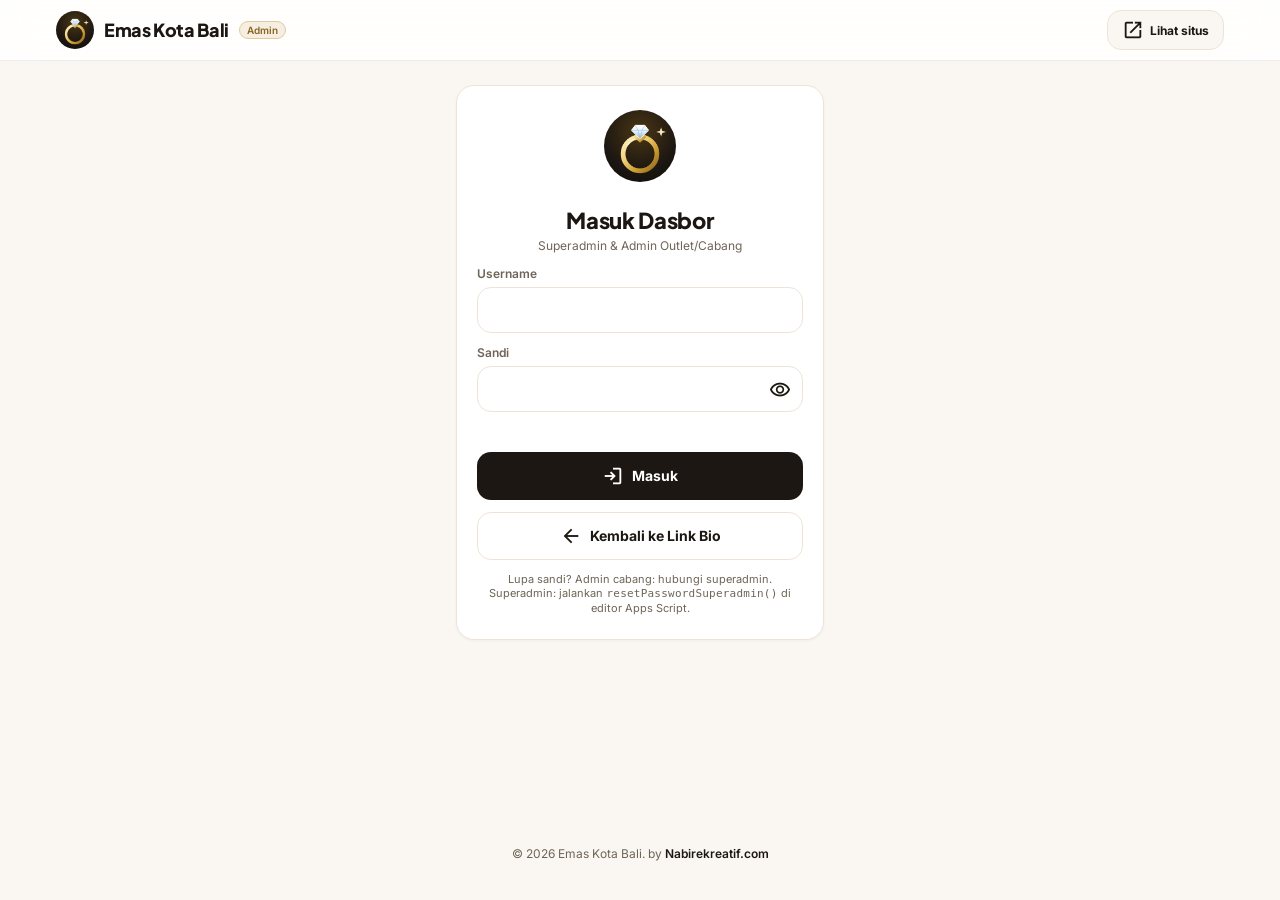
==== admin/index.html @ 4edd3166 "Initial commit - Emas Kota Bali frontend" ====
<!DOCTYPE html>
<html lang="id">
<head>
  <!-- © Nabire Kreatif — template berlisensi. Dilarang mengubah/menghapus pelindung lisensi. -->
  <script src="../nk-license.js"></script>
  <meta charset="utf-8">
  <meta name="viewport" content="width=device-width, initial-scale=1, viewport-fit=cover">
  <title>Dasbor Admin — Emas Kota Bali</title>
  <meta name="robots" content="noindex, nofollow">
  <meta name="theme-color" content="#1C1712">
    <link rel="icon" type="image/png" href="../assets/favicon.png">
  <link rel="apple-touch-icon" href="../assets/apple-touch-icon.png">
  <link rel="preconnect" href="https://script.google.com">
  <link rel="preconnect" href="https://script.googleusercontent.com" crossorigin>
  <link rel="preconnect" href="https://lh3.googleusercontent.com">
  <link rel="preconnect" href="https://fonts.googleapis.com">
  <link rel="preconnect" href="https://fonts.gstatic.com" crossorigin>
  <link rel="stylesheet" href="https://fonts.googleapis.com/css2?family=Inter:wght@400;500;600;700&amp;family=Plus+Jakarta+Sans:wght@600;700;800&amp;display=swap">
  <link rel="stylesheet" href="https://fonts.googleapis.com/css2?family=Material+Symbols+Outlined:opsz,wght,FILL,GRAD@20..24,400..500,0..1,0&amp;icon_names=account_balance,account_balance_wallet,account_circle,add,add_a_photo,add_shopping_cart,apartment,apps,arrow_back,arrow_downward,arrow_forward,arrow_upward,auto_awesome,badge,bakery_dining,battery_charging_full,block,bolt,bottom_navigation,brush,build_circle,cable,calculate,call,campaign,card_membership,category,celebration,cell_tower,chat,check_circle,checkroom,chevron_left,chevron_right,child_care,cleaning_services,close,cloud_off,computer,confirmation_number,construction,contacts,content_copy,content_cut,content_paste,credit_card,currency_exchange,dark_mode,delete,delivery_dining,design_services,diamond,directions_bike,directions_car,domain,done_all,download,edit,emoji_events,error,event,event_available,event_seat,expand_more,face,favorite,fiber_new,fitness_center,flight,forum,gavel,gestureend,gpp_maybe,grid_view,group,handshake,handyman,headphones,help,history,home,home_repair_service,hotel,hourglass_top,icecream,inbox,info,install_mobile,inventory_2,ios_share,kadar,keterangan,key,label,language,light_mode,lightbulb,link,list_alt,local_cafe,local_fire_department,local_florist,local_laundry_service,local_mall,local_offer,local_shipping,location_off,location_on,lock,lock_reset,login,logout,loyalty,lunch_dining,mail,manage_accounts,map,mark_chat_read,medical_services,menu,menu_book,menu_items,merge,monitoring,move_up,music_note,near_me,new_releases,ongkos,open_in_new,palette,payments,percent,person,person_add,person_search,pets,phone_android,phone_iphone,photo_camera,play_arrow,print,public,published_with_changes,qr_code_2,qr_code_scanner,quiz,receipt_long,recycling,redeem,refresh,remove,replay,restaurant,restaurant_menu,rocket_launch,rule,save,savings,schedule,school,search,search_off,sell,send,settings,share,shield,shield_person,shopping_bag,shopping_cart,sim_card,smart_display,smartphone,spa,space_dashboard,sports_esports,star,stop,storefront,support_agent,swap_horizontal_circle,sync,table_chart,tablet_mac,takeout_dining,text_fields,thumb_up,touch_app,trending_up,tune,two_wheeler,update,upload,upload_file,verified,verified_user,videocam,view_agenda,view_carousel,view_week,visibility,visibility_off,volunteer_activism,warning,watch,web,widgets,wifi,workspace_premium&amp;display=block">
  <link rel="stylesheet" href="../css/style.css">
  <script>window.ACC_MODE = 'admin';</script>
  <script src="../js/config.js" defer></script>
  <script src="../js/core.js" defer></script>
  <script src="../js/admin.js" defer></script>
  <script src="../js/app.js" defer></script>
  <script>(function(){try{var b=JSON.parse(localStorage.getItem('acc:v1:boot')||'null'),d=document.documentElement;if(!b)return;window.__spLogo=b.logo;if(b.bg)d.style.setProperty('--sp-bg',b.bg);if(b.ac)d.style.setProperty('--sp-ac',b.ac);var t=JSON.parse(localStorage.getItem('acc:v1:tema')||'""');if((t&&b.tt)?t==='gelap':b.def==='gelap')d.setAttribute('data-theme','dark')}catch(e){}})()</script>
  <style id="splash-css">/* layar pembuka — tampil sebelum CSS utama dimuat */
#splash{position:fixed;inset:0;z-index:2147483000;display:flex;align-items:center;justify-content:center;background:var(--sp-bg,#FFFBF7);color:#1c1917;font:500 14px/1.4 Inter,system-ui,-apple-system,"Segoe UI",Roboto,sans-serif;transition:opacity .4s ease,visibility .4s;padding:24px;text-align:center}
html[data-theme=dark] #splash{background:#111110;color:#f5f5f4}
html.warm #splash{display:none}
#splash.out{opacity:0;visibility:hidden;pointer-events:none}
html:not(.siap):not(.warm) body{overflow:hidden}
#splash .sp-in{display:flex;flex-direction:column;align-items:center;gap:18px;width:min(260px,80vw)}
#splash .sp-logo{width:88px;height:88px;border-radius:24px;object-fit:cover;box-shadow:0 10px 30px rgba(0,0,0,.12);animation:spP 1.6s ease-in-out infinite;background:#fff}
#splash .sp-bar{width:100%;height:4px;border-radius:9px;background:rgba(127,127,127,.18);overflow:hidden;position:relative}
#splash .sp-bar i{position:absolute;left:0;top:0;bottom:0;width:6%;border-radius:9px;background:var(--sp-ac,#E4572E);transition:width .35s ease}
#splash .sp-bar:after{content:"";position:absolute;inset:0;background:linear-gradient(90deg,transparent,rgba(255,255,255,.55),transparent);transform:translateX(-100%);animation:spS 1.2s linear infinite}
#splash .sp-msg{margin:0;opacity:.75;min-height:20px}
#splash .sp-msg.warn{opacity:1;color:#b45309}
#splash.err .sp-msg{color:#b91c1c}
#splash.err .sp-bar,#splash.err .sp-logo{animation:none;opacity:.5}
#splash .sp-retry{border:0;border-radius:999px;padding:12px 26px;font:700 14px Inter,system-ui,sans-serif;background:#1c1917;color:#fff;cursor:pointer;min-height:44px}
#splash .sp-retry[hidden]{display:none}
@keyframes spP{50%{transform:scale(.94)}}@keyframes spS{to{transform:translateX(100%)}}
@media (prefers-reduced-motion:reduce){#splash .sp-logo,#splash .sp-bar:after{animation:none}}
</style>
</head>
<body class="is-admin">
  <div id="splash" role="status" aria-live="polite"><div class="sp-in"><img class="sp-logo" src="../assets/logo.png" alt="" width="88" height="88" fetchpriority="high"><div class="sp-bar"><i></i></div><p class="sp-msg">Memuat data...</p><button type="button" class="sp-retry" hidden>Coba Lagi</button></div></div>
  <script>(function(){var l=window.__spLogo,i=document.querySelector('#splash .sp-logo');if(l&&i)i.src=l})()</script>
  <a class="sr" href="#app">Lewati ke konten</a>
  <header class="topbar">
    <div class="topbar-in">
      <a class="brand" href="../" aria-label="Kembali ke Link Bio">
        <img src="../assets/logo.png" alt="" width="38" height="38">
        <b data-brand>Bio Link</b><span class="chip-store">Admin</span>
      </a>
      <a class="btn-cs" href="../" style="background:var(--canvas);color:var(--ink);border-color:var(--line)"><span class="mi" aria-hidden="true">open_in_new</span>Lihat situs</a>
    </div>
  </header>

  <main id="app" tabindex="-1"></main>
  <footer class="sitefoot"><div class="nk-copy" data-nk-copy>© Nabire Kreatif · <a href="https://www.nabirekreatif.com">Nabirekreatif.com</a></div></footer>

  <div class="toasts" id="toasts" aria-live="polite"></div>
  <noscript><div style="padding:24px;text-align:center">Aktifkan JavaScript untuk membuka dasbor.</div></noscript>
<noscript><div style="position:fixed;left:0;right:0;bottom:0;background:#0b1220;color:#fff;text-align:center;padding:10px;font:13px system-ui">© Nabire Kreatif — Template ini memerlukan JavaScript &amp; lisensi. <a style="color:#F28500" href="https://nabirekreatif.com">nabirekreatif.com</a></div></noscript>
</body>
</html>
---- css/style.css ----
/* ==========================================================================
   Bio Link WebApp — Design System "Natural Pro" (Stitch)
   Modern premium ala iBox · amber logo · mobile-first, rapi di desktop
   © Nabire Kreatif — template berlisensi
   ========================================================================== */
:root {
  --amber: #F9B54C; --amber-ink: #825500; --amber-soft: #FFF3DF; --amber-line: #F6D9A8;
  --ink: #0B0B0C; --ink-2: #6E6E73; --ink-3: #8E8E93;
  --surface: #FFFFFF; --canvas: #F5F5F7; --line: #E5E5EA; --line-2: #D9D9DE;
  --wa: #25D366; --wa-dark: #1DA851; --danger: #D93025; --danger-soft: #FCE8E6; --ok: #1E8E3E; --ok-soft: #E8F8EE;
  --info: #1A73E8; --info-soft: #E8F0FE;
  --r-sm: 10px; --r: 14px; --r-lg: 18px; --r-xl: 24px; --pill: 9999px;
  --sh-1: 0 1px 3px rgba(11, 11, 12, .04); --sh-2: 0 4px 16px rgba(11, 11, 12, .08); --sh-3: 0 12px 32px rgba(11, 11, 12, .14);
  --f-head: 'Plus Jakarta Sans', system-ui, -apple-system, 'Segoe UI', Roboto, sans-serif;
  --f-body: 'Inter', system-ui, -apple-system, 'Segoe UI', Roboto, sans-serif;
  --nav-h: 64px; --nk-h: 0px; --safe-b: env(safe-area-inset-bottom, 0px);
}
* { box-sizing: border-box; -webkit-tap-highlight-color: transparent; }
html { -webkit-text-size-adjust: 100%; scroll-behavior: smooth; }
body { margin: 0; font: 400 14px/20px var(--f-body); color: var(--ink); background: var(--canvas); min-height: 100vh; overflow-x: hidden; }
img { max-width: 100%; display: block; }
a { color: inherit; text-decoration: none; }
button { font: inherit; color: inherit; cursor: pointer; border: 0; background: none; padding: 0; }
input, select, textarea { font: inherit; color: inherit; }
h1, h2, h3, h4 { font-family: var(--f-head); margin: 0; letter-spacing: -.015em; }
[hidden] { display: none !important; }
.mi { font-family: 'Material Symbols Outlined'; font-weight: normal; font-style: normal; font-size: 22px; line-height: 1; letter-spacing: normal;
  text-transform: none; display: inline-block; white-space: nowrap; direction: ltr; -webkit-font-smoothing: antialiased; font-feature-settings: 'liga';
  font-variation-settings: 'FILL' 0, 'wght' 400, 'GRAD' 0, 'opsz' 24; width: 1em; overflow: hidden; flex: none; vertical-align: middle; }
.mi.fill { font-variation-settings: 'FILL' 1, 'wght' 400, 'GRAD' 0, 'opsz' 24; }
.sr { position: absolute; width: 1px; height: 1px; overflow: hidden; clip: rect(0 0 0 0); }
.muted { color: var(--ink-2); } .small { font-size: 12px; line-height: 16px; } .tiny { font-size: 11px; line-height: 14px; }
.mono { font-family: ui-monospace, 'SF Mono', Menlo, Consolas, monospace; letter-spacing: .02em; }
.row { display: flex; align-items: center; gap: 8px; } .grow { flex: 1; min-width: 0; } .wrap { flex-wrap: wrap; }
.center { text-align: center; } .right { margin-left: auto; }
.ell { white-space: nowrap; overflow: hidden; text-overflow: ellipsis; }

/* ---------- Topbar ---------- */
.topbar { position: sticky; top: 0; z-index: 40; background: rgba(255, 255, 255, .86); backdrop-filter: saturate(180%) blur(16px); -webkit-backdrop-filter: saturate(180%) blur(16px);
  border-bottom: 1px solid rgba(229, 229, 234, .7); }
.topbar-in { max-width: 1200px; margin: 0 auto; height: 60px; padding: 0 16px; display: flex; align-items: center; gap: 10px; }
.brand { display: flex; align-items: center; gap: 10px; min-width: 0; }
.brand img { width: 38px; height: 38px; border-radius: 50%; background: var(--amber); }
.brand b { font: 800 17px/20px var(--f-head); letter-spacing: -.02em; }
.chip-store { font: 600 10px/14px var(--f-body); background: var(--amber-soft); color: var(--amber-ink); border: 1px solid var(--amber-line); padding: 1px 7px; border-radius: var(--pill); margin-left: 6px; }
.brand-sub { display: flex; gap: 10px; font-size: 11px; color: var(--ink-2); margin-top: 1px; }
.brand-sub i { display: inline-block; width: 6px; height: 6px; border-radius: 50%; background: var(--wa); margin-right: 4px; vertical-align: 1px; }
.btn-cs { margin-left: auto; height: 40px; padding: 0 14px; border-radius: var(--r); background: #E7F9EE; color: var(--wa-dark); font: 700 12px var(--f-body); display: flex; align-items: center; gap: 6px; border: 1px solid #CDEFD9; }
.top-desk { display: none; gap: 4px; margin-left: 18px; }
.top-desk a { padding: 8px 12px; border-radius: var(--pill); font-weight: 600; font-size: 13px; color: var(--ink-2); }
.top-desk a.on, .top-desk a:hover { background: var(--canvas); color: var(--ink); }

/* ---------- Layout ---------- */
main { min-height: calc(100vh - 160px); padding-bottom: 8px; }
.sitefoot { text-align: center; font-size: 12px; line-height: 18px; color: var(--ink-2); padding: 14px 16px calc(var(--nav-h) + var(--nk-h) + var(--safe-b) + 18px); }
.sitefoot a { color: var(--ink); font-weight: 600; }
body.has-sticky .sitefoot { padding-bottom: calc(96px + var(--nk-h) + var(--safe-b)); }
.page { animation: pageIn .18s ease-out; }
@keyframes pageIn { from { opacity: .4; transform: translateY(4px); } to { opacity: 1; transform: none; } }
.col { max-width: 480px; margin: 0 auto; padding: 16px; }
.wide { max-width: 1200px; margin: 0 auto; padding: 16px; }
.card { background: var(--surface); border: 1px solid var(--line); border-radius: var(--r-lg); box-shadow: var(--sh-1); }
.pad { padding: 16px; } .mt8 { margin-top: 8px; } .mt12 { margin-top: 12px; } .mt16 { margin-top: 16px; } .mt24 { margin-top: 24px; } .mb8 { margin-bottom: 8px; }
.sec-title { font: 700 18px/24px var(--f-head); letter-spacing: -.01em; display: flex; align-items: center; gap: 8px; }
.sec-head { display: flex; align-items: flex-end; justify-content: space-between; gap: 12px; margin: 24px 2px 12px; }

/* ---------- Buttons ---------- */
.btn { display: inline-flex; align-items: center; justify-content: center; gap: 8px; min-height: 48px; padding: 0 18px; border-radius: var(--r); font: 700 14px/18px var(--f-body);
  transition: transform .08s, filter .15s, background .15s; user-select: none; white-space: nowrap; }
.btn:active { transform: scale(.98); }
.btn[disabled] { opacity: .55; pointer-events: none; }
.btn-amber { background: var(--amber); color: var(--on-amber, #0B0B0C); } .btn-amber:hover { filter: brightness(1.04); }
.btn-ink { background: var(--ink); color: #fff; } .btn-ink:hover { background: #222; }
.btn-wa { background: var(--wa); color: #fff; } .btn-wa:hover { filter: brightness(.94); }
.btn-ghost { background: var(--surface); border: 1px solid var(--line); color: var(--ink); } .btn-ghost:hover { background: var(--canvas); }
.btn-soft { background: #EEEEF2; color: var(--ink); } .btn-soft:hover { background: #E5E5EA; }
.btn-danger { background: var(--danger-soft); color: var(--danger); }
.btn-sm { min-height: 36px; padding: 0 12px; font-size: 13px; border-radius: 12px; }
.btn-xs { min-height: 30px; padding: 0 10px; font-size: 12px; border-radius: 10px; gap: 4px; }
.btn-xs .mi, .btn-sm .mi { font-size: 18px; }
.btn-block { width: 100%; }
.icon-btn { width: 40px; height: 40px; border-radius: 50%; display: inline-flex; align-items: center; justify-content: center; background: var(--surface); border: 1px solid var(--line); }
.icon-btn:hover { background: var(--canvas); }
.back { display: inline-flex; align-items: center; gap: 6px; height: 36px; padding: 0 14px 0 10px; border-radius: var(--pill); background: var(--surface); border: 1px solid var(--line); font: 600 13px var(--f-body); }
.back .mi { font-size: 18px; }

/* ---------- Chips ---------- */
.chip { display: inline-flex; align-items: center; gap: 4px; height: 24px; padding: 0 9px; border-radius: var(--pill); font: 600 11px/14px var(--f-body); background: var(--canvas); color: var(--ink-2); border: 1px solid var(--line); white-space: nowrap; }
.chip .mi { font-size: 14px; }
.chip-ok { background: var(--ok-soft); color: var(--ok); border-color: #CDEFD9; }
.chip-no { background: var(--danger-soft); color: var(--danger); border-color: #F7C9C4; }
.chip-amber { background: var(--amber-soft); color: var(--amber-ink); border-color: var(--amber-line); }
.chip-ink { background: var(--ink); color: #fff; border-color: var(--ink); }
.chip-info { background: var(--info-soft); color: var(--info); border-color: #C8DAFB; }
.pills { display: flex; gap: 8px; overflow-x: auto; scrollbar-width: none; padding: 2px 2px 4px; margin: 0 -2px; }
.pills::-webkit-scrollbar { display: none; }
.pill { flex: none; height: 38px; padding: 0 16px; border-radius: var(--pill); background: var(--surface); border: 1px solid var(--line); font: 600 13px var(--f-body); color: var(--ink-2); display: inline-flex; align-items: center; gap: 6px; }
.pill .mi { font-size: 18px; }
.pill.on { background: var(--amber-soft); border-color: var(--amber); color: var(--ink); }
.pill.on-ink { background: var(--ink); border-color: var(--ink); color: #fff; }
.pill .cnt { font-size: 11px; opacity: .7; }

/* ---------- Link Bio ---------- */
.profile { text-align: center; padding: 10px 0 4px; }
.avatar { width: 108px; height: 108px; margin: 6px auto 12px; position: relative; border-radius: 50%; padding: 4px; background: linear-gradient(140deg, var(--amber), #FFE0A8 60%, var(--amber)); box-shadow: var(--sh-2); }
.avatar img { width: 100%; height: 100%; border-radius: 50%; background: #fff; object-fit: cover; }
.avatar .verif { position: absolute; right: 4px; bottom: 6px; width: 26px; height: 26px; border-radius: 50%; background: #fff; color: var(--wa-dark); display: flex; align-items: center; justify-content: center; box-shadow: var(--sh-1); }
.avatar .verif .mi { font-size: 20px; }
.profile h1 { font: 800 24px/30px var(--f-head); letter-spacing: -.02em; }
.profile h1 small { font: 500 15px var(--f-body); color: var(--ink-2); letter-spacing: 0; }
.profile p { margin: 4px 24px 0; color: var(--ink-2); font-size: 13px; line-height: 19px; }
.status-pill { display: flex; align-items: center; gap: 8px; margin: 14px auto 0; padding: 9px 14px; background: var(--surface); border: 1px solid var(--line); border-radius: var(--pill); font: 600 12px/16px var(--f-body); color: var(--ok); justify-content: center; }
.status-pill .mi { font-size: 16px; color: var(--ok); }
.status-pill i { width: 8px; height: 8px; border-radius: 50%; background: var(--wa); box-shadow: 0 0 0 4px rgba(37, 211, 102, .15); flex: none; animation: pulse 2s infinite; }
@keyframes pulse { 50% { box-shadow: 0 0 0 7px rgba(37, 211, 102, .05); } }

.hero { position: relative; margin-top: 16px; border-radius: 20px; overflow: hidden; background: #ddd; box-shadow: var(--sh-2); }
.hero-track { display: flex; overflow-x: auto; scroll-snap-type: x mandatory; scrollbar-width: none; aspect-ratio: 16 / 9; }
.hero-track::-webkit-scrollbar { display: none; }
.slide { flex: 0 0 100%; scroll-snap-align: start; position: relative; display: block; }
.slide img { width: 100%; height: 100%; object-fit: cover; }
.slide::after { content: ''; position: absolute; inset: 0; background: linear-gradient(180deg, rgba(0, 0, 0, 0) 35%, rgba(0, 0, 0, .78)); }
.slide-cap { position: absolute; left: 14px; right: 14px; bottom: 14px; z-index: 1; color: #fff; }
.slide-cap .chip { background: var(--amber); color: var(--ink); border: 0; text-transform: uppercase; letter-spacing: .04em; height: 22px; font-size: 10px; }
.slide-cap h3 { font: 800 19px/24px var(--f-head); margin-top: 8px; text-shadow: 0 1px 8px rgba(0, 0, 0, .3); }
.slide-cap p { margin: 2px 0 0; font-size: 12px; line-height: 16px; opacity: .9; }
.dots { position: absolute; right: 14px; bottom: 16px; z-index: 2; display: flex; gap: 5px; }
.dots i { width: 6px; height: 6px; border-radius: 99px; background: rgba(255, 255, 255, .55); transition: all .25s; }
.dots i.on { width: 18px; background: var(--amber); }

.promo { margin-top: 16px; position: relative; padding: 16px 44px 16px 16px; border-radius: var(--r-lg); background: linear-gradient(120deg, #FFF3DF, #FFE7C0); border: 1px solid var(--amber-line); display: flex; gap: 12px; }
.promo .ic { width: 44px; height: 44px; border-radius: 14px; background: #fff; display: flex; align-items: center; justify-content: center; flex: none; color: var(--amber-ink); box-shadow: var(--sh-1); }
.promo .lbl { display: inline-block; font: 700 10px/14px var(--f-body); background: var(--amber); color: var(--ink); padding: 2px 8px; border-radius: 6px; }
.promo h3 { font: 600 16px/22px var(--f-head); margin-top: 4px; }
.promo p { margin: 3px 0 0; font-size: 12px; line-height: 17px; color: #5a4a33; }
.promo .x { position: absolute; top: 10px; right: 10px; width: 30px; height: 30px; border-radius: 50%; display: flex; align-items: center; justify-content: center; color: var(--ink-2); }
.promo .x:hover { background: rgba(255, 255, 255, .6); }

.tiles { display: grid; gap: 12px; margin-top: 16px; }
.tile { display: flex; align-items: center; gap: 14px; padding: 18px 16px; background: var(--surface); border: 1px solid var(--line); border-radius: var(--r-lg); box-shadow: var(--sh-1); position: relative; overflow: hidden; transition: box-shadow .15s, transform .1s; text-align: left; width: 100%; }
.tile:hover { box-shadow: var(--sh-2); } .tile:active { transform: scale(.99); }
.tile.main::before { content: ''; position: absolute; left: 0; top: 0; bottom: 0; width: 4px; background: var(--amber); }
.tile .ic { width: 52px; height: 52px; border-radius: 16px; background: var(--canvas); display: flex; align-items: center; justify-content: center; flex: none; }
.tile.main .ic { background: var(--amber-soft); color: var(--amber-ink); }
.tile .ic .mi { font-size: 26px; }
.tile h3 { font: 700 16px/21px var(--f-head); }
.tile p { margin: 4px 0 0; font-size: 12px; line-height: 17px; color: var(--ink-2); }
.tile .go { width: 36px; height: 36px; border-radius: 50%; background: var(--canvas); display: flex; align-items: center; justify-content: center; flex: none; margin-left: auto; }
.tile .go .mi { font-size: 20px; }

.soc-card { margin-top: 16px; padding: 16px; }
.soc-card h4 { font: 600 13px var(--f-body); color: var(--ink); margin-bottom: 12px; }
.socs { display: grid; grid-template-columns: repeat(auto-fit, minmax(92px, 1fr)); gap: 8px; }
.soc { display: flex; flex-direction: column; align-items: center; gap: 6px; padding: 12px 6px; background: var(--canvas); border-radius: var(--r); text-align: center; border: 1px solid transparent; transition: border-color .15s, background .15s; }
.soc:hover { border-color: var(--line); background: #fff; }
.soc .b { width: 36px; height: 36px; border-radius: 50%; display: flex; align-items: center; justify-content: center; color: #fff; }
.soc .b svg { width: 18px; height: 18px; fill: currentColor; }
.soc b { font: 700 12px var(--f-body); } .soc span { font-size: 10px; line-height: 13px; color: var(--ink-2); word-break: break-word; }

.branch { padding: 16px; margin-top: 12px; }
.branch .top { display: flex; gap: 12px; }
.branch .ic { width: 44px; height: 44px; border-radius: 14px; background: var(--amber-soft); color: var(--amber-ink); display: flex; align-items: center; justify-content: center; flex: none; }
.branch h3 { font: 700 16px/21px var(--f-head); display: flex; align-items: center; gap: 6px; }
.branch h3 i { width: 8px; height: 8px; border-radius: 50%; background: var(--wa); }
.branch p { margin: 3px 0 0; font-size: 12px; line-height: 17px; color: var(--ink-2); }
.branch .acts { display: grid; grid-template-columns: 1fr 1fr; gap: 8px; margin-top: 14px; }
.map-mini { margin-top: 12px; border-radius: var(--r); overflow: hidden; background: var(--canvas); aspect-ratio: 16 / 7; border: 1px solid var(--line); }
.map-mini iframe { width: 100%; height: 100%; border: 0; display: block; }

.foot { text-align: center; padding: 24px 12px 8px; font-size: 12px; line-height: 18px; color: var(--ink-2); }
.foot .jam { display: flex; align-items: center; justify-content: center; gap: 8px; font-weight: 600; color: var(--ink); margin-bottom: 6px; }
.foot .jam i { width: 5px; height: 5px; border-radius: 50%; background: var(--amber); }
.foot a.adm-link { display: inline-flex; align-items: center; gap: 4px; margin-top: 10px; color: var(--ink-3); font-weight: 600; }
.foot a.adm-link .mi { font-size: 16px; }
.nk-copy { margin-top: 6px; }
.nk-copy a { font-weight: 600; color: var(--ink); }

/* ---------- Katalog ---------- */
.kat-head { display: flex; align-items: center; justify-content: space-between; }
.live { display: inline-flex; align-items: center; gap: 6px; padding: 5px 10px; border-radius: var(--pill); background: var(--amber-soft); color: var(--amber-ink); font: 700 11px var(--f-body); border: 1px solid var(--amber-line); }
.live i { width: 6px; height: 6px; border-radius: 50%; background: var(--amber); animation: pulse 2s infinite; }
.kat-title { margin: 16px 0 2px; font: 800 26px/32px var(--f-head); letter-spacing: -.02em; }
.search { position: relative; margin-top: 14px; }
.search .mi { position: absolute; left: 14px; top: 50%; transform: translateY(-50%); color: var(--ink-2); font-size: 20px; }
.search input { width: 100%; height: 48px; border-radius: var(--r); border: 1px solid var(--line); background: var(--surface); padding: 0 42px 0 44px; outline: none; font-size: 15px; }
.search input:focus { border: 1.5px solid var(--ink); }
.search .clr { position: absolute; right: 8px; top: 50%; transform: translateY(-50%); width: 32px; height: 32px; border-radius: 50%; display: flex; align-items: center; justify-content: center; color: var(--ink-2); }
.lbl-row { display: flex; justify-content: space-between; align-items: center; margin: 16px 2px 8px; font: 700 11px var(--f-body); letter-spacing: .06em; color: var(--ink-2); text-transform: uppercase; }
.lbl-row b { text-transform: none; letter-spacing: 0; color: var(--amber-ink); }
.trust { display: flex; align-items: center; gap: 12px; padding: 14px; margin-top: 14px; }
.trust .ic { width: 40px; height: 40px; border-radius: 50%; background: var(--amber-soft); color: var(--amber-ink); display: flex; align-items: center; justify-content: center; flex: none; }
.grid { display: grid; grid-template-columns: repeat(2, minmax(0, 1fr)); gap: 12px; margin-top: 14px; }
.pcard { background: var(--surface); border: 1px solid var(--line); border-radius: var(--r-lg); padding: 8px 8px 10px; display: flex; flex-direction: column; box-shadow: var(--sh-1); transition: box-shadow .15s, transform .12s; cursor: pointer; min-width: 0; }
.pcard:hover { box-shadow: var(--sh-2); transform: translateY(-1px); }
.pimg { position: relative; background: var(--canvas); border-radius: 12px; aspect-ratio: 1 / 1; overflow: hidden; }
.pimg img { width: 100%; height: 100%; object-fit: cover; transition: transform .35s; }
.pcard:hover .pimg img { transform: scale(1.04); }
.pimg .chip { position: absolute; }
.pimg .c-tl { top: 8px; left: 8px; background: rgba(255, 255, 255, .92); border: 0; color: var(--ink); }
.pimg .c-br { bottom: 8px; right: 8px; }
.pcard.sold .pimg img { filter: grayscale(.9); opacity: .7; }
.pbody { padding: 10px 4px 0; display: flex; flex-direction: column; flex: 1; }
.pmeta { font-size: 11px; color: var(--ink-2); }
.pname { font: 700 15px/20px var(--f-head); margin-top: 3px; display: -webkit-box; -webkit-line-clamp: 2; -webkit-box-orient: vertical; overflow: hidden; }
.pcard .chip { margin-top: 6px; align-self: flex-start; max-width: 100%; overflow: hidden; text-overflow: ellipsis; }
.pcard .pimg .chip { margin-top: 0; }
.strike { margin-top: 8px; font-size: 12px; color: var(--ink-3); text-decoration: line-through; min-height: 16px; }
.price { font: 800 17px/22px var(--f-head); color: var(--amber-ink); letter-spacing: -.01em; }
.pcard .btn { margin-top: 10px; min-height: 40px; font-size: 13px; border-radius: 12px; }
.pcard .pbody > .spacer { flex: 1; }
.more { display: flex; flex-direction: column; align-items: center; gap: 8px; margin: 20px 0 4px; }
.empty { text-align: center; padding: 40px 16px; color: var(--ink-2); }
.empty .mi { font-size: 48px; color: var(--line-2); }
.cta-card { margin-top: 24px; padding: 18px; }
.cta-card h3 { font: 700 16px/22px var(--f-head); display: flex; gap: 8px; align-items: center; }
.skel { background: linear-gradient(90deg, #ececf0 25%, #f6f6f8 50%, #ececf0 75%); background-size: 200% 100%; animation: sk 1.2s infinite; border-radius: 12px; }
@keyframes sk { to { background-position: -200% 0; } }

/* ---------- Detail ---------- */
.det { display: grid; gap: 14px; }
.gal { padding: 12px; position: relative; }
.gal-track { display: flex; overflow-x: auto; scroll-snap-type: x mandatory; scrollbar-width: none; border-radius: var(--r); aspect-ratio: 1 / 1; background: var(--canvas); }
.gal-track::-webkit-scrollbar { display: none; }
.gal-track img { flex: 0 0 100%; width: 100%; height: 100%; object-fit: contain; scroll-snap-align: start; background: #fff; }
.gal .cnt { position: absolute; right: 22px; bottom: 22px; background: rgba(11, 11, 12, .72); color: #fff; font: 600 12px var(--f-body); padding: 4px 10px; border-radius: var(--pill); }
.gal .badge { position: absolute; left: 22px; top: 22px; }
.thumbs { display: flex; gap: 8px; margin-top: 10px; overflow-x: auto; scrollbar-width: none; }
.thumbs button { width: 56px; height: 56px; border-radius: 12px; overflow: hidden; border: 1.5px solid var(--line); flex: none; background: var(--canvas); }
.thumbs button.on { border-color: var(--ink); }
.thumbs img { width: 100%; height: 100%; object-fit: cover; }
.det h1 { font: 800 24px/30px var(--f-head); letter-spacing: -.02em; margin-top: 10px; }
.det .bigprice { font: 800 28px/34px var(--f-head); letter-spacing: -.02em; margin-top: 6px; display: flex; align-items: baseline; gap: 10px; flex-wrap: wrap; }
.det .bigprice s { font: 500 13px var(--f-body); color: var(--ink-3); }
.guar { display: flex; gap: 12px; padding: 12px; margin-top: 14px; border-radius: var(--r); background: var(--canvas); }
.guar .ic { width: 38px; height: 38px; border-radius: 50%; background: var(--amber-soft); color: var(--amber-ink); display: flex; align-items: center; justify-content: center; flex: none; }
.specs { display: grid; grid-template-columns: 1fr 1fr; gap: 10px; margin-top: 12px; }
.spec { background: var(--canvas); border-radius: var(--r); padding: 12px; }
.spec span { display: block; font-size: 11px; color: var(--ink-2); } .spec b { display: block; font: 600 14px/19px var(--f-body); margin-top: 3px; }
.checks { list-style: none; padding: 0; margin: 10px 0 0; display: grid; gap: 8px; }
.checks li { display: flex; gap: 8px; font-size: 13px; line-height: 18px; }
.checks .mi { color: var(--wa-dark); font-size: 18px; }
.colors { display: flex; gap: 8px; flex-wrap: wrap; margin-top: 10px; }
.colors button { min-height: 40px; padding: 0 14px; border-radius: 12px; border: 1px solid var(--line); background: var(--surface); font: 600 13px var(--f-body); }
.colors button.on { background: #EEEEF2; border-color: var(--ink); }
.trustrow { display: grid; grid-template-columns: 1fr 1fr; gap: 10px; padding: 12px 14px; }
.trustrow div { display: flex; gap: 8px; align-items: center; font-size: 12px; line-height: 16px; }
.trustrow .mi { color: var(--wa-dark); }
.stickybar { position: fixed; left: 0; right: 0; bottom: calc(var(--nk-h) + var(--safe-b)); z-index: 45; padding: 10px 16px 12px; background: rgba(255, 255, 255, .92); backdrop-filter: blur(14px); -webkit-backdrop-filter: blur(14px); border-top: 1px solid var(--line); }
.stickybar .in { max-width: 1200px; margin: 0 auto; display: flex; gap: 10px; }
.stickybar .btn { flex: 1; min-height: 52px; font-size: 15px; border-radius: 16px; }
body.has-sticky .bnav { display: none; }

/* ---------- Pembayaran ---------- */
.verif-lbl { display: inline-flex; align-items: center; gap: 6px; font: 800 11px var(--f-body); letter-spacing: .06em; color: var(--ok); text-transform: uppercase; margin-top: 16px; }
.verif-lbl i { width: 7px; height: 7px; border-radius: 50%; background: var(--wa); }
.warnbox { display: flex; gap: 12px; padding: 16px; margin-top: 16px; border-radius: var(--r-lg); background: #FDECEA; border: 1px solid #F7C9C4; color: #8C1D18; }
.warnbox .ic { width: 36px; height: 36px; border-radius: 50%; background: var(--danger); color: #fff; display: flex; align-items: center; justify-content: center; flex: none; }
.warnbox h4 { font: 800 12px var(--f-body); letter-spacing: .04em; text-transform: uppercase; color: var(--danger); }
.warnbox p { margin: 4px 0 0; font-size: 13px; line-height: 19px; }
.bankcard { padding: 16px; margin-top: 12px; }
.bank-top { display: flex; align-items: center; gap: 12px; }
.bank-logo { width: 48px; height: 36px; border-radius: 10px; background: var(--canvas); border: 1px solid var(--line); display: flex; align-items: center; justify-content: center; font: 800 12px var(--f-head); flex: none; }
.rek { display: flex; align-items: center; gap: 12px; margin-top: 12px; padding: 12px; background: var(--canvas); border-radius: var(--r); }
.rek b { display: block; font: 700 20px/26px ui-monospace, 'SF Mono', Menlo, monospace; letter-spacing: .04em; word-break: break-all; }
.an { display: flex; justify-content: space-between; gap: 10px; margin-top: 10px; font-size: 12px; color: var(--ink-2); }
.an b { color: var(--ink); text-align: right; }
.qris { padding: 16px; margin-top: 12px; }
.qris-box { margin: 14px auto 0; max-width: 300px; padding: 16px; border-radius: var(--r-lg); background: var(--canvas); border: 1px solid var(--line); text-align: center; }
.qris-box img { width: 100%; aspect-ratio: 1; object-fit: contain; background: #fff; border-radius: 12px; cursor: zoom-in; }
.ewallet { display: flex; flex-wrap: wrap; gap: 6px; justify-content: center; margin-top: 12px; }
.steps { margin-top: 14px; padding: 14px 16px; background: var(--canvas); border-radius: var(--r); font-size: 12px; line-height: 18px; }
.steps ol { margin: 6px 0 0; padding-left: 18px; }
.confirm { display: flex; align-items: center; gap: 12px; width: 100%; padding: 14px 16px; border-radius: var(--r); background: var(--wa); color: #fff; text-align: left; margin-top: 10px; }
.confirm b { display: block; font: 700 15px var(--f-body); } .confirm span { font-size: 11px; opacity: .9; }
.confirm:hover { background: var(--wa-dark); }

/* ---------- Layanan ---------- */
.svc { padding: 18px; margin-top: 12px; }
.svc .ic { width: 52px; height: 52px; border-radius: 16px; background: var(--amber-soft); color: var(--amber-ink); display: flex; align-items: center; justify-content: center; }
.svc .ic .mi { font-size: 28px; }
.svc h3 { font: 700 18px/24px var(--f-head); margin-top: 12px; }
.svc p { margin: 6px 0 0; color: var(--ink-2); font-size: 13px; line-height: 19px; }
.svc .acts { display: grid; grid-template-columns: 1fr 1fr; gap: 8px; margin-top: 14px; }

/* ---------- Bottom nav ---------- */
.bnav { position: fixed; left: 0; right: 0; bottom: calc(var(--nk-h) + var(--safe-b)); z-index: 45; background: rgba(255, 255, 255, .94); backdrop-filter: blur(16px); -webkit-backdrop-filter: blur(16px); border-top: 1px solid var(--line); }
.bnav-in { max-width: 560px; margin: 0 auto; height: var(--nav-h); display: grid; grid-template-columns: repeat(5, 1fr); }
.bnav a { display: flex; flex-direction: column; align-items: center; justify-content: center; gap: 3px; font: 600 11px var(--f-body); color: var(--ink-2); position: relative; }
.bnav a .mi { font-size: 24px; }
.bnav a.on { color: var(--ink); }
.bnav a.on .mi { font-variation-settings: 'FILL' 1, 'wght' 500, 'GRAD' 0, 'opsz' 24; color: var(--amber-ink); }
.bnav a.on::before { content: ''; position: absolute; top: 0; width: 28px; height: 3px; border-radius: 0 0 3px 3px; background: var(--amber); }

/* ---------- Sheet / Modal / Toast ---------- */
.overlay { position: fixed; inset: 0; z-index: 80; background: rgba(11, 11, 12, .45); backdrop-filter: blur(6px); -webkit-backdrop-filter: blur(6px); display: flex; align-items: flex-end; justify-content: center; animation: fade .15s; }
@keyframes fade { from { opacity: 0; } }
.sheet { width: 100%; max-width: 560px; max-height: 92vh; overflow: auto; background: var(--surface); border-radius: 24px 24px 0 0; padding: 8px 18px calc(18px + var(--safe-b) + var(--nk-h)); box-shadow: var(--sh-3); animation: up .22s cubic-bezier(.2, .8, .2, 1); }
@keyframes up { from { transform: translateY(40px); opacity: .5; } }
.sheet { position: relative; }
.popup-x { position: absolute; top: 24px; right: 24px; z-index: 2; box-shadow: var(--sh-2); }
.sheet .grab { width: 40px; height: 5px; border-radius: 9px; background: var(--line-2); margin: 4px auto 12px; }
.sheet-h { display: flex; align-items: center; gap: 10px; margin-bottom: 12px; }
.sheet-h h3 { font: 700 18px/24px var(--f-head); flex: 1; }
.overlay.center { align-items: center; padding: 16px; }
.overlay.center .sheet { border-radius: 24px; padding-bottom: 18px; max-width: 420px; }
.sheet.lg { max-width: 760px; }
.popup-img { width: 100%; aspect-ratio: 4 / 3; object-fit: cover; border-radius: 16px; background: var(--canvas); }
.toasts { position: fixed; z-index: 120; left: 50%; transform: translateX(-50%); top: 72px; display: grid; gap: 8px; width: min(92vw, 420px); pointer-events: none; }
.toast { pointer-events: auto; display: flex; gap: 10px; align-items: flex-start; padding: 12px 14px; border-radius: 14px; background: var(--ink); color: #fff; box-shadow: var(--sh-3); font-size: 13px; line-height: 18px; animation: up .2s; }
.toast.err { background: #8C1D18; } .toast.ok .mi { color: var(--wa); }
.zoom img { width: 100%; border-radius: 16px; background: #fff; }

/* ---------- Forms ---------- */
.f { display: grid; gap: 12px; }
.f2 { display: grid; grid-template-columns: 1fr 1fr; gap: 12px; }
.fld label, .fld > span { display: block; font: 600 12px var(--f-body); color: var(--ink-2); margin-bottom: 6px; }
.fld input, .fld select, .fld textarea, .inp { width: 100%; min-height: 46px; border: 1px solid var(--line); border-radius: var(--r); padding: 10px 12px; background: var(--surface); outline: none; font-size: 15px; }
.fld textarea { min-height: 90px; resize: vertical; line-height: 20px; }
.fld input:focus, .fld select:focus, .fld textarea:focus, .inp:focus { border: 1.5px solid var(--ink); padding: 9.5px 11.5px; }
.fld .hint { font-size: 11px; color: var(--ink-3); margin-top: 4px; line-height: 15px; }
.fld input[disabled], .fld select[disabled] { background: var(--canvas); color: var(--ink-2); }
.switch { position: relative; width: 48px; height: 28px; flex: none; display: inline-block; }
.switch input { opacity: 0; width: 0; height: 0; position: absolute; }
.switch i { position: absolute; inset: 0; border-radius: 99px; background: #D1D1D6; transition: .2s; cursor: pointer; }
.switch i::after { content: ''; position: absolute; left: 3px; top: 3px; width: 22px; height: 22px; border-radius: 50%; background: #fff; box-shadow: 0 1px 3px rgba(0, 0, 0, .25); transition: .2s; }
.switch input:checked + i { background: var(--wa); }
.switch input:checked + i::after { transform: translateX(20px); }
.switch input:disabled + i { opacity: .5; cursor: not-allowed; }
.seg { display: inline-flex; background: #EEEEF2; border-radius: 12px; padding: 3px; gap: 2px; }
.seg button { min-height: 34px; padding: 0 14px; border-radius: 10px; font: 600 13px var(--f-body); color: var(--ink-2); }
.seg button.on { background: #fff; color: var(--ink); box-shadow: var(--sh-1); }
.photos { display: flex; flex-wrap: wrap; gap: 8px; }
.ph { width: 84px; height: 84px; border-radius: 12px; overflow: hidden; position: relative; background: var(--canvas); border: 1px solid var(--line); }
.ph img { width: 100%; height: 100%; object-fit: cover; }
.ph .tools { position: absolute; inset: auto 0 0 0; display: flex; justify-content: space-between; background: rgba(0, 0, 0, .55); }
.ph .tools button { color: #fff; width: 28px; height: 24px; display: flex; align-items: center; justify-content: center; }
.ph .tools .mi { font-size: 16px; }
.ph .first { position: absolute; top: 4px; left: 4px; font-size: 9px; height: 18px; }
.ph-add { width: 84px; height: 84px; border-radius: 12px; border: 1.5px dashed var(--line-2); display: flex; flex-direction: column; align-items: center; justify-content: center; gap: 2px; color: var(--ink-2); font-size: 11px; background: var(--surface); }
.ph.loading::after { content: ''; position: absolute; inset: 0; background: rgba(255, 255, 255, .6) url("data:image/svg+xml,%3Csvg xmlns='http://www.w3.org/2000/svg' viewBox='0 0 50 50'%3E%3Ccircle cx='25' cy='25' r='18' fill='none' stroke='%230B0B0C' stroke-width='4' stroke-dasharray='80 40'%3E%3CanimateTransform attributeName='transform' type='rotate' from='0 25 25' to='360 25 25' dur='.8s' repeatCount='indefinite'/%3E%3C/circle%3E%3C/svg%3E") center / 28px no-repeat; }
.imgpick { display: flex; gap: 12px; align-items: center; }
.imgpick .pv { width: 96px; height: 72px; border-radius: 12px; background: var(--canvas) center / cover no-repeat; border: 1px solid var(--line); flex: none; }

/* ---------- Admin ---------- */
.adm { display: flex; min-height: calc(100vh - 60px); }
.side { display: none; }
.adm-main { flex: 1; min-width: 0; padding: 16px; max-width: 1100px; }
.adm-h { display: flex; align-items: center; gap: 10px; margin: 4px 0 14px; flex-wrap: wrap; }
.adm-h h2 { font: 800 22px/28px var(--f-head); letter-spacing: -.02em; flex: 1; min-width: 180px; }
.kpis { display: grid; grid-template-columns: repeat(2, minmax(0, 1fr)); gap: 10px; }
.kpi { padding: 14px; background: var(--surface); border: 1px solid var(--line); border-radius: var(--r-lg); text-align: left; position: relative; overflow: hidden; }
.kpi span { font-size: 12px; color: var(--ink-2); display: flex; align-items: center; gap: 6px; }
.kpi span .mi { font-size: 18px; }
.kpi b { display: block; white-space: nowrap; font: 800 26px/32px var(--f-head); letter-spacing: -.02em; margin-top: 6px; }
.kpi small { font-size: 11px; color: var(--ink-3); }
.kpi.click { cursor: pointer; } .kpi.click:hover { box-shadow: var(--sh-2); }
.kpi.amber { background: linear-gradient(135deg, #FFF8EC, #FFEBC9); border-color: var(--amber-line); }
.kpi.dark { background: var(--ink); color: #fff; border-color: var(--ink); } .kpi.dark span, .kpi.dark small { color: #c7c7cc; }
.panel { background: var(--surface); border: 1px solid var(--line); border-radius: var(--r-lg); padding: 16px; margin-top: 14px; }
.panel-h { display: flex; align-items: center; gap: 10px; margin-bottom: 12px; flex-wrap: wrap; }
.panel-h h3 { font: 700 16px/22px var(--f-head); flex: 1; }
.list { display: grid; gap: 8px; }
.li { display: flex; align-items: center; gap: 12px; padding: 10px; border: 1px solid var(--line); border-radius: var(--r); background: var(--surface); }
.li.off { opacity: .55; }
.li .th { width: 56px; height: 56px; border-radius: 12px; background: var(--canvas) center / cover no-repeat; flex: none; }
.li .th.w { width: 96px; height: 54px; }
.li b { font: 700 14px/19px var(--f-head); display: block; }
.li .meta { font-size: 12px; color: var(--ink-2); display: flex; gap: 6px; flex-wrap: wrap; align-items: center; margin-top: 2px; }
.li .acts { display: flex; gap: 6px; align-items: center; flex: none; }
.tbl-wrap { overflow-x: auto; border: 1px solid var(--line); border-radius: var(--r); background: #fff; }
table.tbl { width: 100%; border-collapse: collapse; font-size: 13px; }
.tbl th { text-align: left; font: 600 11px var(--f-body); color: var(--ink-2); text-transform: uppercase; letter-spacing: .04em; padding: 10px 12px; background: var(--canvas); border-bottom: 1px solid var(--line); white-space: nowrap; }
.tbl td { padding: 10px 12px; border-bottom: 1px solid var(--line); vertical-align: middle; }
.tbl tr:last-child td { border-bottom: 0; }
.tbl tr.warn td { background: #FFFBEF; }
.tbl tr.dim td { opacity: .5; }
.bar-chart { display: grid; gap: 10px; }
.bar-row { display: grid; grid-template-columns: 70px 1fr 44px; gap: 10px; align-items: center; font-size: 13px; }
.bar-row .bar { height: 12px; border-radius: 6px; background: var(--canvas); overflow: hidden; }
.bar-row .bar i { display: block; height: 100%; border-radius: 6px; background: var(--amber); transition: width .5s; }
.bar-row .bar i.ink { background: var(--ink); }
.spark { width: 100%; height: 120px; display: block; }
.toplist { list-style: none; padding: 0; margin: 0; display: grid; gap: 8px; }
.toplist li { display: flex; align-items: center; gap: 10px; font-size: 13px; }
.toplist .n { width: 22px; height: 22px; border-radius: 50%; background: var(--canvas); display: flex; align-items: center; justify-content: center; font: 700 11px var(--f-body); flex: none; }
.toplist li:first-child .n { background: var(--amber); }
.order { display: grid; gap: 8px; }
.order .li { padding: 8px 10px; }
.drag { color: var(--ink-3); cursor: grab; }
.tabs { display: flex; gap: 4px; border-bottom: 1px solid var(--line); margin-bottom: 14px; overflow-x: auto; scrollbar-width: none; }
.tabs button { padding: 10px 14px; font: 600 13px var(--f-body); color: var(--ink-2); border-bottom: 2px solid transparent; white-space: nowrap; }
.tabs button.on { color: var(--ink); border-color: var(--amber); }
.wa-badge { font: 700 10px var(--f-body); padding: 2px 7px; border-radius: 99px; white-space: nowrap; }
.wa-badge.ya { background: var(--ok-soft); color: var(--ok); } .wa-badge.tidak { background: var(--danger-soft); color: var(--danger); } .wa-badge.belum { background: var(--canvas); color: var(--ink-3); }
.wa-preview { background: #E7FFDB; border-radius: 12px 12px 12px 2px; padding: 10px 12px; font-size: 13px; line-height: 19px; white-space: pre-wrap; box-shadow: 0 1px 1px rgba(0, 0, 0, .08); max-width: 100%; word-break: break-word; }
.wa-bg { background: #EFE7DD; border-radius: var(--r); padding: 14px; }
.progress { height: 10px; border-radius: 99px; background: var(--canvas); overflow: hidden; }
.progress i { display: block; height: 100%; background: var(--wa); transition: width .4s; }
.bulkbar { position: sticky; top: 64px; z-index: 5; display: flex; gap: 6px; flex-wrap: wrap; align-items: center; padding: 10px 12px; margin-bottom: 10px; border-radius: var(--r); background: var(--ink); color: #fff; }
.bulkbar .btn { background: rgba(255, 255, 255, .12); color: #fff; }
.avatar-i { width: 34px; height: 34px; border-radius: 50%; background: var(--amber-soft); color: var(--amber-ink); display: flex; align-items: center; justify-content: center; font: 700 12px var(--f-body); flex: none; }
.drawer { position: fixed; top: 0; right: 0; bottom: 0; width: min(100vw, 460px); z-index: 90; background: #fff; box-shadow: var(--sh-3); overflow: auto; padding: 16px 16px calc(24px + var(--nk-h)); animation: slide .22s; }
@keyframes slide { from { transform: translateX(30px); opacity: .5; } }
.tl { list-style: none; padding: 0; margin: 0; border-left: 2px solid var(--line); }
.tl li { padding: 0 0 14px 14px; position: relative; font-size: 13px; line-height: 18px; }
.tl li::before { content: ''; position: absolute; left: -6px; top: 4px; width: 10px; height: 10px; border-radius: 50%; background: var(--amber); }
.note { padding: 12px 14px; border-radius: var(--r); background: var(--info-soft); color: #174ea6; font-size: 13px; line-height: 19px; display: flex; gap: 10px; }
.note.amber { background: var(--amber-soft); color: #6e4700; }
.note.red { background: var(--danger-soft); color: #8C1D18; }
.adm-bnav .bnav-in { grid-template-columns: repeat(var(--n, 4), 1fr); }
.login-wrap { max-width: 400px; margin: 24px auto; padding: 0 16px; }
.login-card { padding: 24px 20px; }
.login-card .logo { width: 72px; height: 72px; margin: 0 auto 12px; border-radius: 50%; background: var(--amber); }
.pager { display: flex; align-items: center; justify-content: space-between; gap: 8px; margin-top: 10px; font-size: 12px; color: var(--ink-2); }
.menu-grid { display: grid; grid-template-columns: repeat(2, 1fr); gap: 10px; }
.menu-grid a, .menu-grid button { display: flex; align-items: center; gap: 10px; padding: 14px; border: 1px solid var(--line); border-radius: var(--r); background: #fff; font: 600 13px var(--f-body); text-align: left; }
.menu-grid .mi { color: var(--amber-ink); }

/* ---------- Responsif ---------- */
@media (min-width: 640px) {
  .kpis { grid-template-columns: repeat(3, minmax(0, 1fr)); }
}
@media (min-width: 768px) {
  .grid { grid-template-columns: repeat(3, minmax(0, 1fr)); gap: 20px; }
  .wide { padding: 24px; }
  .kat-title { font-size: 32px; line-height: 40px; }
  .menu-grid { grid-template-columns: repeat(3, 1fr); }
}
@media (min-width: 1024px) {
  :root { --nav-h: 0px; }
  body.pub { background: var(--canvas) radial-gradient(circle at 20% 0%, #FFF3DF 0, transparent 40%) fixed; }
  .grid { grid-template-columns: repeat(4, minmax(0, 1fr)); gap: 22px; }
  .bnav { display: none; }
  .top-desk { display: flex; }
  .det { grid-template-columns: 1.05fr 1fr; align-items: start; gap: 22px; }
  .det .gal { position: sticky; top: 76px; }
  .stickybar { position: static; background: none; border: 0; padding: 0; margin-top: 14px; backdrop-filter: none; }
  .stickybar .in { max-width: none; }
  .side { display: flex; flex-direction: column; width: 248px; flex: none; padding: 16px 12px; border-right: 1px solid var(--line); background: #fff; position: sticky; top: 60px; height: calc(100vh - 60px); overflow: auto; }
  .side a, .side button { display: flex; align-items: center; gap: 10px; padding: 10px 12px; border-radius: 12px; font: 600 13px var(--f-body); color: var(--ink-2); width: 100%; text-align: left; }
  .side a:hover, .side button:hover { background: var(--canvas); color: var(--ink); }
  .side a.on { background: var(--amber-soft); color: var(--ink); }
  .side a.on .mi { color: var(--amber-ink); }
  .side .grp { font: 700 10px var(--f-body); letter-spacing: .08em; text-transform: uppercase; color: var(--ink-3); padding: 14px 12px 6px; }
  .adm-main { padding: 24px 28px; }
  .adm-bnav { display: none; }
  .kpis { grid-template-columns: repeat(4, minmax(0, 1fr)); }
  .two { display: grid; grid-template-columns: 1fr 1fr; gap: 14px; }
  .two > .panel { margin-top: 14px; }
  .overlay { align-items: center; padding: 20px; }
  .sheet { border-radius: 24px; padding-bottom: 20px; }
  .sitefoot { padding-bottom: calc(var(--nk-h) + 24px); }
  body.has-sticky .sitefoot { padding-bottom: calc(var(--nk-h) + 24px); }
}
@media (max-width: 380px) {
  .grid { gap: 8px; } .pcard { padding: 6px 6px 8px; } .pname { font-size: 14px; } .price { font-size: 15px; }
  .pcard .btn { font-size: 12px; padding: 0 8px; }
  .f2 { grid-template-columns: 1fr; }
}
@media (prefers-reduced-motion: reduce) { *, *::before, *::after { animation: none !important; transition: none !important; } }

/* ---------- Admin di layar HP: tombol aksi pindah ke baris kedua ---------- */
@media (max-width: 639px) {
  .li:has(.acts > :nth-child(4)) { flex-wrap: wrap; }
  .li:has(.acts > :nth-child(4)) .acts { width: 100%; justify-content: flex-end; padding-top: 8px; border-top: 1px dashed var(--line); }
  .li .icon-btn { width: 36px; height: 36px; }
  .adm-main { padding: 14px 12px; }
  .adm-h .btn-sm { padding: 0 10px; }
  .panel { padding: 14px 12px; }
}
html { overflow-x: hidden; }

/* ==================== Revisi v2 ==================== */
.brand b[data-brand] { font: 800 18px/22px var(--f-head); letter-spacing: -.02em; }
.brand .chip-store { margin-left: 0; }
/* slide produk */
.see-all { display: inline-flex; align-items: center; gap: 4px; font: 700 13px var(--f-body); color: var(--amber-ink); white-space: nowrap; }
.see-all .mi { font-size: 18px; }
.pslide-wrap { position: relative; margin: 0 -16px; }
.pslider { display: flex; gap: 12px; overflow-x: auto; scroll-snap-type: x mandatory; scrollbar-width: none; padding: 2px 16px 6px; scroll-padding: 16px; }
.pslider::-webkit-scrollbar { display: none; }
.mcard { flex: 0 0 44%; max-width: 190px; scroll-snap-align: start; background: var(--surface); border: 1px solid var(--line); border-radius: var(--r-lg); padding: 8px; box-shadow: var(--sh-1); display: flex; flex-direction: column; transition: box-shadow .15s; }
.mcard:hover { box-shadow: var(--sh-2); }
.mimg { position: relative; aspect-ratio: 1; border-radius: 12px; overflow: hidden; background: var(--canvas); }
.mimg img { width: 100%; height: 100%; object-fit: cover; }
.mimg .chip { position: absolute; left: 6px; top: 6px; height: 20px; font-size: 10px; }
.mbody { padding: 8px 2px 2px; display: flex; flex-direction: column; flex: 1; }
.mname { font: 700 13px/18px var(--f-head); margin-top: 2px; display: -webkit-box; -webkit-line-clamp: 2; -webkit-box-orient: vertical; overflow: hidden; min-height: 36px; }
.mbody .strike { margin-top: 4px; font-size: 11px; min-height: 14px; display: block; }
.mbody .price { font-size: 15px; line-height: 20px; }
.pnav { display: none; position: absolute; top: 38%; z-index: 2; width: 38px; height: 38px; border-radius: 50%; background: #fff; border: 1px solid var(--line); box-shadow: var(--sh-2); align-items: center; justify-content: center; }
.pnav.prev { left: 4px; } .pnav.next { right: 4px; }
@media (hover: hover) and (min-width: 480px) { .pnav { display: flex; } }
/* sosial media: tombol lebar (gelap, selaras tema) & ikon bulat */
.si { width: 22px; height: 22px; display: block; }
.soc-wrap { margin-top: 20px; }
.soc-wrap h4 { font: 600 13px var(--f-body); color: var(--ink-2); margin: 0 2px 10px; }
.socs-b { display: grid; gap: 10px; }
.soc-btn { display: flex; align-items: center; gap: 14px; min-height: 58px; padding: 10px 18px; border-radius: 18px; background: var(--sos, #161616); color: #fff; box-shadow: 0 6px 18px rgba(11, 11, 12, .14); transition: transform .1s, background .15s; }
.soc-btn:hover { background: #222; } .soc-btn:active { transform: scale(.99); }
.soc-btn .b { width: 36px; height: 36px; border-radius: 12px; display: flex; align-items: center; justify-content: center; background: rgba(255, 255, 255, .08); color: #fff; flex: none; }
.soc-btn b { display: block; font: 700 16px/20px var(--f-head); }
.soc-btn small { display: block; font-size: 11px; color: #a1a1a6; margin-top: 1px; }
.soc-btn > .mi { color: #8e8e93; font-size: 20px; }
.soc-btn:hover .b { background: var(--amber); color: var(--ink); }
.socs-r { display: flex; flex-wrap: wrap; gap: 14px 10px; justify-content: center; }
.soc-r { display: flex; flex-direction: column; align-items: center; gap: 6px; width: 72px; }
.soc-r .b { width: 56px; height: 56px; border-radius: 50%; background: var(--sos, #161616); color: #fff; display: flex; align-items: center; justify-content: center; box-shadow: 0 6px 16px rgba(11, 11, 12, .16); transition: background .15s, transform .1s; }
.soc-r .b .si { width: 24px; height: 24px; }
.soc-r:hover .b { background: var(--amber); color: var(--ink); } .soc-r:active .b { transform: scale(.95); }
.soc-r .l { font: 600 11px var(--f-body); color: var(--ink-2); text-align: center; }
.soc-wrap.bulat { background: var(--surface); border: 1px solid var(--line); border-radius: var(--r-lg); padding: 16px 12px 14px; box-shadow: var(--sh-1); }
.sos-prev { margin-top: 4px; }
/* katalog: bar pencarian + tombol filter */
.kat-bar { position: sticky; top: 60px; z-index: 20; margin: 12px -16px 0; padding: 10px 16px 8px; background: rgba(245, 245, 247, .92); backdrop-filter: blur(12px); -webkit-backdrop-filter: blur(12px); }
.kat-tools { display: flex; gap: 10px; }
.kat-tools .search { flex: 1; margin: 0; }
.btn-filter { position: relative; flex: none; height: 48px; padding: 0 16px; border-radius: var(--r); border: 1px solid var(--line); background: var(--surface); display: inline-flex; align-items: center; gap: 6px; font: 700 14px var(--f-body); }
.btn-filter.on { border-color: var(--ink); background: var(--ink); color: #fff; }
.fbadge { position: absolute; top: -6px; right: -6px; min-width: 20px; height: 20px; border-radius: 99px; background: var(--amber); color: var(--ink); font: 800 11px/20px var(--f-body); text-align: center; padding: 0 5px; }
.seg-pills { margin-top: 10px; }
.kat-info { display: flex; align-items: center; justify-content: space-between; gap: 8px; flex-wrap: wrap; margin-top: 10px; font: 600 12px var(--f-body); color: var(--ink-2); }
.kat-info .chip { cursor: pointer; height: 28px; }
.fsheet h4 { font: 700 13px var(--f-body); color: var(--ink-2); margin: 4px 0 8px; text-transform: uppercase; letter-spacing: .04em; }
.opt-grid { display: grid; grid-template-columns: repeat(auto-fill, minmax(120px, 1fr)); gap: 8px; margin-bottom: 14px; }
.opt { min-height: 44px; padding: 0 12px; border-radius: 12px; border: 1px solid var(--line); background: var(--surface); font: 600 13px var(--f-body); }
.opt.on { border: 1.5px solid var(--ink); background: var(--amber-soft); }
.fswitch { padding: 12px 0; border-top: 1px solid var(--line); }
/* menu publik */
.menu-tiles { display: grid; grid-template-columns: repeat(3, 1fr); gap: 10px; }
.mtile { display: flex; flex-direction: column; align-items: center; justify-content: center; gap: 6px; min-height: 86px; padding: 10px 6px; border-radius: var(--r); background: var(--canvas); border: 1px solid transparent; text-align: center; font: 600 12px/15px var(--f-body); }
.mtile .mi { font-size: 26px; color: var(--amber-ink); }
.mtile:hover { border-color: var(--line); background: #fff; }
/* dasbor: baris bagian link bio */
.sec-row { display: flex; align-items: center; gap: 10px; padding: 10px; border: 1px solid var(--line); border-radius: var(--r); background: var(--surface); margin-bottom: 8px; }
.sec-row.off { opacity: .55; }
.sec-row .num { width: 22px; text-align: center; font: 800 13px var(--f-head); color: var(--ink-3); flex: none; }
.sec-row b { font: 700 14px/19px var(--f-head); }
.sec-row .acts { display: flex; align-items: center; gap: 6px; flex: none; }
@media (max-width: 639px) {
  .sec-row { flex-wrap: wrap; }
  .sec-row .acts { width: 100%; justify-content: flex-end; padding-top: 8px; border-top: 1px dashed var(--line); }
}
/* pratinjau pop-up */
.pop-phone { background: rgba(11, 11, 12, .45); border-radius: 20px; padding: 22px 18px; }
.pop-card { position: relative; background: #fff; border-radius: 20px; padding: 14px; box-shadow: var(--sh-3); max-width: 340px; margin: 0 auto; }
.pop-card .popup-img { display: block; width: 100%; aspect-ratio: 4 / 3; object-fit: cover; border-radius: 14px; background: var(--canvas); }
.pop-card h3 { font: 800 18px/24px var(--f-head); margin-top: 12px; }
.pop-card p { margin: 6px 0 0; color: var(--ink-2); font-size: 13px; line-height: 19px; }
.pop-st { position: absolute; top: 22px; left: 22px; z-index: 1; }
@media (min-width: 768px) { .mcard { flex-basis: 30%; } .menu-tiles { grid-template-columns: repeat(4, 1fr); } }
@media (min-width: 1024px) { .kat-bar { margin: 12px -24px 0; padding: 10px 24px 8px; } .pslide-wrap { margin: 0; } .pslider { padding-left: 2px; padding-right: 2px; } }

/* ==================== Revisi v3 ==================== */
html { touch-action: manipulation; }
html.locked { overflow: hidden; }
html.locked body { overflow: hidden; touch-action: none; }
.overlay { overscroll-behavior: contain; touch-action: auto; }
.sheet { overscroll-behavior: contain; -webkit-overflow-scrolling: touch; }
html.standalone, html.standalone body { -webkit-user-select: none; user-select: none; -webkit-touch-callout: none; }
html.standalone input, html.standalone textarea, html.standalone [contenteditable] { -webkit-user-select: text; user-select: text; }
/* tombol Install di header */
.btn-install { margin-left: auto; height: 40px; padding: 0 12px; border-radius: var(--r); background: var(--ink); color: #fff; font: 700 12px var(--f-body); display: inline-flex; align-items: center; gap: 6px; }
.btn-install .mi { font-size: 18px; color: var(--amber); }
.btn-install:not([hidden]) + .btn-cs { margin-left: 8px; }
/* lembar Bagikan */
.share { display: grid; gap: 14px; }
.qr-card { display: flex; flex-direction: column; align-items: center; gap: 6px; padding: 16px; border-radius: var(--r-lg); background: var(--canvas); text-align: center; }
.qr-card b { font: 700 15px/20px var(--f-head); margin-top: 6px; }
.qr-box { position: relative; width: min(64vw, 240px); aspect-ratio: 1; background: #fff; border-radius: 16px; padding: 6px; box-shadow: var(--sh-1); }
.qr-box svg { width: 100%; height: 100%; display: block; }
.qr-logo { position: absolute; left: 50%; top: 50%; width: 21%; height: 21%; transform: translate(-50%, -50%); border-radius: 50%; background: #fff; border: 3px solid #fff; object-fit: cover; }
.link-row { display: flex; align-items: center; gap: 8px; padding: 6px 6px 6px 12px; border: 1px solid var(--line); border-radius: var(--r); background: #fff; }
.link-row .inp { border: 0; min-height: 36px; padding: 0; font-size: 13px; flex: 1; min-width: 0; background: transparent; }
.link-row .inp:focus { border: 0; padding: 0; }
.si-wrap { color: var(--ink-2); display: flex; } .si-wrap .si { width: 18px; height: 18px; }
.share-grid { display: grid; grid-template-columns: repeat(4, 1fr); gap: 8px; }
.share-btn { display: flex; flex-direction: column; align-items: center; gap: 6px; font: 600 11px var(--f-body); color: var(--ink-2); }
.share-btn .b { width: 52px; height: 52px; border-radius: 50%; display: flex; align-items: center; justify-content: center; color: #fff; background: #161616; }
.share-btn .b.whatsapp { background: #25D366; } .share-btn .b.facebook { background: #1877F2; } .share-btn .b.telegram { background: #229ED9; } .share-btn .b.x { background: #0B0B0C; }
/* formulir nyaman di HP: tanpa zoom otomatis saat mengetik, satu kolom */
@media (max-width: 639px) {
  .fld input, .fld select, .fld textarea, .inp, .search input { font-size: 16px; }
  .f2 { grid-template-columns: 1fr; gap: 12px; }
  .sheet { padding-left: 14px; padding-right: 14px; }
  .sheet .row > .btn { min-width: 0; }
  .panel-h { gap: 8px; }
  .panel-h .seg { width: 100%; }
  .panel-h .seg button { flex: 1; }
  .adm-h { margin-bottom: 10px; }
  .adm-h h2 { font-size: 20px; line-height: 26px; min-width: 0; flex-basis: 100%; }
  .tabs button { padding: 10px 10px; }
  .li .grow { min-width: 0; }
  .li .meta { word-break: break-word; }
  .imgpick { flex-wrap: wrap; }
  .imgpick .pv { width: 100%; height: 140px; }
}
.url-row { display: flex; gap: 8px; }
.url-row input { flex: 1; min-width: 0; }
/* item grid/flex tidak boleh melebar melebihi layar */
.list > *, .f > *, .order > *, .panel > *, .li, .li .grow, .sec-row .grow { min-width: 0; }
@media (max-width: 639px) {
  .panel .row > .btn, .sheet .row > .btn, .panel .row > label.btn { white-space: normal; line-height: 18px; text-align: center; padding-left: 10px; padding-right: 10px; }
}

/* ==================== Revisi v4: tema, mode gelap, header & navigasi dinamis ==================== */
.topbar { background: color-mix(in srgb, var(--hdr, #fff) 88%, transparent); }
.top-actions { margin-left: auto; display: flex; align-items: center; gap: 8px; }
.top-actions .btn-install, .top-actions .btn-cs { margin-left: 0; }
.btn-theme { width: 40px; height: 40px; }
.btn-theme .mi { font-size: 20px; }
.top-desk a { display: inline-flex; align-items: center; gap: 6px; }
.top-desk a .mi { font-size: 18px; }
.bnav a span { white-space: nowrap; overflow: hidden; text-overflow: ellipsis; max-width: 100%; padding: 0 2px; }
body.no-header .topbar { display: none; }
body.no-header .kat-bar { top: 0; }
body.no-bnav .bnav { display: none !important; }
body.no-bnav { --nav-h: 0px; }
@media (max-width: 420px) { .btn-install span:last-child { display: none; } .btn-install { padding: 0 10px; } }
/* mode gelap */
html[data-theme=dark] { color-scheme: dark; }
html[data-theme=dark] body { background: var(--canvas); color: var(--ink); }
html[data-theme=dark] .topbar, html[data-theme=dark] .bnav, html[data-theme=dark] .stickybar { background: rgba(21, 21, 23, .9); border-color: var(--line); }
html[data-theme=dark] .kat-bar { background: rgba(14, 14, 16, .9); }
html[data-theme=dark] .btn-ink, html[data-theme=dark] .chip-ink, html[data-theme=dark] .pill.on-ink, html[data-theme=dark] .btn-filter.on,
html[data-theme=dark] .btn-install, html[data-theme=dark] .toast, html[data-theme=dark] .kpi.dark, html[data-theme=dark] .bulkbar { background: #F2F2F7; color: #0B0B0C; border-color: #F2F2F7; }
html[data-theme=dark] .btn-install .mi { color: #825500; }
html[data-theme=dark] .btn-soft { background: #2C2C2E; color: var(--ink); }
html[data-theme=dark] .btn-cs { background: rgba(48, 209, 88, .14); border-color: rgba(48, 209, 88, .3); color: #30D158; }
html[data-theme=dark] .promo { background: linear-gradient(120deg, #2a2216, #33281a); border-color: #4a3a22; }
html[data-theme=dark] .promo p { color: #cbbfa8; }
html[data-theme=dark] .promo .ic, html[data-theme=dark] .pnav, html[data-theme=dark] .qr-box, html[data-theme=dark] .link-row { background: var(--surface); }
html[data-theme=dark] .qr-box { background: #fff; }
html[data-theme=dark] .pimg .c-tl { background: rgba(28, 28, 30, .9); color: var(--ink); }
html[data-theme=dark] .warnbox { background: rgba(255, 69, 58, .12); border-color: rgba(255, 69, 58, .35); color: #ffb4ab; }
html[data-theme=dark] .note { background: var(--info-soft); color: #9ecbff; }
html[data-theme=dark] .note.amber { background: rgba(249, 181, 76, .12); color: #f3d29a; }
html[data-theme=dark] .seg { background: #2C2C2E; } html[data-theme=dark] .seg button.on { background: #3A3A3C; }
html[data-theme=dark] .gal-track img, html[data-theme=dark] .qris-box img { background: #fff; }
html[data-theme=dark] .mtile { background: #2C2C2E; } html[data-theme=dark] .mtile:hover { background: #3A3A3C; }
html[data-theme=dark] .skel { background: linear-gradient(90deg, #232325 25%, #2c2c2e 50%, #232325 75%); background-size: 200% 100%; }
html[data-theme=dark] .switch i { background: #48484A; }
html[data-theme=dark] .chip-ok { border-color: transparent; } html[data-theme=dark] .chip-no { border-color: transparent; } html[data-theme=dark] .chip-amber { color: var(--amber); }
html[data-theme=dark] .fbadge { color: #0B0B0C; }
html[data-theme=dark] .overlay { background: rgba(0, 0, 0, .6); }
html[data-theme=dark] input, html[data-theme=dark] select, html[data-theme=dark] textarea { color: var(--ink); background: var(--surface); }
/* pemilih warna & ikon di dasbor */
.colors-grid { display: grid; grid-template-columns: repeat(auto-fill, minmax(150px, 1fr)); gap: 10px; }
.cpick { display: flex; align-items: center; gap: 10px; padding: 8px 10px; border: 1px solid var(--line); border-radius: var(--r); background: var(--surface); }
.cpick input[type=color] { width: 40px; height: 40px; border: 0; padding: 0; background: none; border-radius: 10px; flex: none; cursor: pointer; }
.cpick span { font: 600 12px/16px var(--f-body); }
.cpick small { display: block; font: 400 11px ui-monospace, monospace; color: var(--ink-3); }
.presets { display: flex; gap: 8px; flex-wrap: wrap; }
.preset { display: flex; align-items: center; gap: 8px; padding: 6px 12px 6px 6px; border: 1px solid var(--line); border-radius: 99px; background: var(--surface); font: 600 12px var(--f-body); }
.preset i { width: 26px; height: 26px; border-radius: 50%; display: inline-block; box-shadow: inset 0 0 0 3px #fff; border: 1px solid var(--line); }
.icon-pick { display: grid; grid-template-columns: repeat(auto-fill, minmax(44px, 1fr)); gap: 6px; max-height: 220px; overflow: auto; padding: 2px; }
.icon-pick button { height: 44px; border-radius: 10px; border: 1px solid var(--line); background: var(--surface); display: flex; align-items: center; justify-content: center; }
.icon-pick button.on { border: 2px solid var(--ink); background: var(--amber-soft); }
.nav-row { display: flex; align-items: center; gap: 8px; padding: 8px; border: 1px solid var(--line); border-radius: var(--r); background: var(--surface); margin-bottom: 8px; }
.nav-row.off { opacity: .55; }
.nav-row .ico { width: 40px; height: 40px; border-radius: 10px; background: var(--amber-soft); display: flex; align-items: center; justify-content: center; flex: none; }
.nav-row input { min-height: 40px; }
.prev-phone { border: 1px solid var(--line); border-radius: 22px; overflow: hidden; background: var(--canvas); max-width: 360px; }
.prev-phone .ph-top { display: flex; align-items: center; gap: 8px; padding: 10px 12px; background: var(--hdr); border-bottom: 1px solid var(--line); }
.prev-phone .ph-top img { width: 30px; height: 30px; border-radius: 50%; }
.prev-phone .ph-body { padding: 12px; display: grid; gap: 8px; }
.prev-phone .ph-nav { display: flex; justify-content: space-around; padding: 8px; border-top: 1px solid var(--line); background: var(--surface); font: 600 10px var(--f-body); color: var(--ink-2); }
.prev-phone .ph-nav span { display: flex; flex-direction: column; align-items: center; gap: 2px; }
/* v4: akordeon teks & label */
details.acc { padding: 0; }
details.acc > summary { list-style: none; display: flex; align-items: center; gap: 10px; padding: 14px 16px; cursor: pointer; font: 600 14px var(--f-body); }
details.acc > summary::-webkit-details-marker { display: none; }
details.acc > summary b { flex: 1; min-width: 0; }
details.acc > summary > .mi:last-child { transition: transform .2s; color: var(--ink-2); }
details.acc[open] > summary > .mi:last-child { transform: rotate(180deg); }
details.acc > form { padding: 0 16px 16px; }
details.acc + details.acc { margin-top: 10px; }
.slide.nolink { cursor: default; }
.fld [data-iconf] { justify-self: start; }
/* v5: tampil tanpa lompatan (CLS) — header/navigasi tidak ditampilkan versi bawaan sebelum data datang */
html.boot .topbar, html.boot .bnav { display: none !important; }
html.no-header .topbar { display: none; }
html.no-header .kat-bar { top: 0; }
html.no-bnav .bnav { display: none !important; }
html.no-bnav { --nav-h: 0px; }
body.pub main { display: contents; }
body.pub .page { min-height: calc(100vh - 160px); padding-bottom: 8px; }
html.boot body.pub .page { min-height: 101vh; }
/* v5: checkbox/radio tidak ikut gaya kolom isian + pilihan data migrasi */
input[type=checkbox], input[type=radio], .fld input[type=checkbox], .fld input[type=radio] { width: 18px; height: 18px; min-height: 0; padding: 0; margin: 0; flex: none; accent-color: var(--ink); border-radius: 4px; }
.fld input[type=checkbox]:focus, .fld input[type=radio]:focus { padding: 0; border: 0; }
.pick-grid { display: grid; grid-template-columns: repeat(auto-fill, minmax(150px, 1fr)); gap: 8px; }
.pick { display: flex; align-items: center; gap: 10px; min-height: 44px; padding: 8px 12px; border: 1px solid var(--line); border-radius: 12px; background: var(--surface); cursor: pointer; font: 500 14px/18px var(--f-body); min-width: 0; }
.pick span { min-width: 0; overflow-wrap: anywhere; }
.pick:has(input:checked) { border-color: var(--ink); background: var(--amber-soft); }
.pick-line { border: 0; background: none; padding: 4px 0; min-height: 0; align-items: flex-start; }
.pick-line:has(input:checked) { background: none; }
.pick-line input { margin-top: 1px; }
.filepick { display: flex; align-items: center; gap: 10px; min-height: 64px; padding: 12px 14px; border: 1.5px dashed var(--line-2, var(--line)); border-radius: 14px; background: var(--canvas); cursor: pointer; font-weight: 600; min-width: 0; }
.filepick span { min-width: 0; overflow: hidden; text-overflow: ellipsis; white-space: nowrap; }
.filepick input { position: absolute; width: 1px; height: 1px; opacity: 0; pointer-events: none; }
.filepick:hover { border-color: var(--ink); }
@media (max-width: 560px) { .pick-grid { grid-template-columns: 1fr 1fr; } .pick { padding: 8px 10px; font-size: 13px; } }
.switch input[type=checkbox] { width: 0 !important; height: 0 !important; }
.fld label.pick, label.pick { display: flex; margin: 0; font: 500 14px/18px var(--f-body); color: var(--ink); }
.fld label.filepick, label.filepick { display: flex; margin: 0; color: var(--ink); font: 600 14px var(--f-body); position: relative; }

/* ===== v6: tombol header mengikuti tema, Install di Bagikan, FAQ, popup hanya tutup via X, mode aplikasi ===== */
.btn-install { background: var(--amber); color: var(--on-amber); border: 1px solid var(--amber-line); }
.btn-install .mi { color: var(--on-amber); }
html[data-theme=dark] .btn-install { background: var(--amber); color: var(--on-amber); border-color: var(--amber); }
html[data-theme=dark] .btn-install .mi { color: var(--on-amber); }
.top-actions { display: flex; align-items: center; gap: 8px; margin-left: auto; }
.top-actions > * { margin-left: 0 !important; }
.btn-hdr { height: 40px; padding: 0 12px; border-radius: var(--r); background: var(--surface); color: var(--ink); border: 1px solid var(--line); font: 700 12px var(--f-body); display: inline-flex; align-items: center; gap: 6px; white-space: nowrap; max-width: 150px; }
.btn-hdr span:last-child, .btn-cs span:last-child { overflow: hidden; text-overflow: ellipsis; }
.btn-hdr .mi { font-size: 18px; color: var(--amber-ink); }
html[data-theme=dark] .btn-cs { background: rgba(37, 211, 102, .14); border-color: rgba(37, 211, 102, .3); color: #4ADE80; }
@media (max-width: 420px) { .btn-hdr span:last-child { display: none; } .btn-hdr { padding: 0 10px; } }
.install-card { width: 100%; display: flex; align-items: center; gap: 12px; text-align: left; padding: 12px 14px; border-radius: var(--r-lg, 16px); background: var(--amber-soft); border: 1px solid var(--amber-line); color: var(--ink); cursor: pointer; font: inherit; }
.install-card .ic { width: 44px; height: 44px; border-radius: 12px; background: var(--amber); color: var(--on-amber); display: flex; align-items: center; justify-content: center; flex: none; }
.install-card .ic .mi { font-size: 24px; }
.install-card b { display: block; font: 700 14px/19px var(--f-head); }
.install-card small { display: block; color: var(--ink-2); font-size: 12px; line-height: 17px; margin-top: 2px; }
.install-card > .mi:last-child { color: var(--ink-2); }
.mtile-acc { background: var(--amber-soft) !important; border-color: var(--amber-line) !important; }
.mtile-acc .mi { color: var(--amber-ink) !important; }
/* FAQ */
.faq { display: grid; gap: 8px; }
.faq .sec-title { margin-bottom: 4px; }
.faq-i { background: var(--surface); border: 1px solid var(--line); border-radius: 14px; overflow: hidden; }
.faq-i summary { list-style: none; display: flex; align-items: center; gap: 10px; padding: 14px 16px; cursor: pointer; font: 600 14px/20px var(--f-head); color: var(--ink); }
.faq-i summary::-webkit-details-marker { display: none; }
.faq-i summary span { flex: 1; min-width: 0; }
.faq-i summary .mi { color: var(--ink-2); transition: transform .2s; flex: none; }
.faq-i[open] summary .mi { transform: rotate(180deg); }
.faq-i[open] summary { color: var(--amber-ink); }
.faq-a { padding: 0 16px 14px; color: var(--ink-2); font-size: 14px; line-height: 21px; }
/* popup: klik di luar tidak menutup — beri isyarat */
.sheet.nudge { animation: nudge .32s ease; }
@keyframes nudge { 0%, 100% { transform: translateX(0); } 25% { transform: translateX(-6px); } 50% { transform: translateX(6px); } 75% { transform: translateX(-3px); } }
.overlay .sheet [data-x].icon-btn { background: var(--canvas); }
/* mode aplikasi terpasang (PWA): tanpa zoom, terasa seperti APK */
html.standalone { touch-action: pan-x pan-y; -webkit-text-size-adjust: 100%; text-size-adjust: 100%; overscroll-behavior-y: none; }
html.standalone body { -webkit-user-select: none; user-select: none; -webkit-touch-callout: none; -webkit-tap-highlight-color: transparent; }
html.standalone input, html.standalone textarea, html.standalone [contenteditable], html.standalone .faq-a, html.standalone .mono { -webkit-user-select: text; user-select: text; }
html.standalone img { -webkit-user-drag: none; }
html.standalone .topbar { padding-top: env(safe-area-inset-top); }
html.standalone a, html.standalone button, html.standalone .tile, html.standalone .pcard, html.standalone .mtile { transition: transform .12s ease, opacity .12s ease; }
html.standalone a:active, html.standalone button:active, html.standalone .tile:active, html.standalone .pcard:active, html.standalone .mtile:active { transform: scale(.97); }
html.standalone .page:not([hidden]) { animation: appIn .26s cubic-bezier(.2, .8, .2, 1); }
@keyframes appIn { from { opacity: 0; transform: translateY(10px); } to { opacity: 1; transform: none; } }
@media (prefers-reduced-motion: reduce) { html.standalone .page:not([hidden]), .sheet.nudge { animation: none; } }
.chip-amber { background: var(--amber-soft); color: var(--amber-ink); border-color: var(--amber-line); }
.menu-row.off { opacity: .55; }
.menu-row .chip { font-size: 10.5px; height: 20px; padding: 0 7px; vertical-align: 2px; margin-left: 4px; }
.nav-row input[type=checkbox]:disabled + i { opacity: .35; cursor: not-allowed; }
.faq-ed { display: grid; gap: 8px; padding: 12px; border: 1px solid var(--line); border-radius: 14px; background: var(--canvas); }
.faq-ed + .faq-ed { margin-top: 10px; }
.faq-ed .num { width: 26px; height: 26px; border-radius: 8px; background: var(--amber-soft); color: var(--amber-ink); display: inline-flex; align-items: center; justify-content: center; font: 800 12px var(--f-body); flex: none; }
.faq-ed .inp { min-width: 0; }

/* ===== Edisi kuliner: keranjang pesanan, tombol jumlah, label menu, status outlet ===== */
.qty { display: flex; align-items: center; justify-content: space-between; gap: 6px; min-height: 40px; }
.qty.on { background: var(--amber-soft); border: 1px solid var(--amber-line); border-radius: 999px; padding: 3px; }
.qty.on button { width: 34px; height: 34px; border-radius: 50%; border: 0; background: var(--amber); color: var(--on-amber); display: inline-flex; align-items: center; justify-content: center; cursor: pointer; flex: none; }
.qty.on button .mi { font-size: 20px; color: var(--on-amber); }
.qty.on b { font: 800 15px var(--f-head); min-width: 22px; text-align: center; color: var(--ink); }
.qty .add1 { width: 100%; min-height: 40px; }
.det-order .qty { display: inline-flex; }
.pimg .c-tl.c-lbl { color: #fff; font-weight: 700; box-shadow: 0 2px 8px rgba(0, 0, 0, .18); max-width: calc(100% - 16px); }
.pimg .c-tl.c-lbl .mi { color: #fff; font-size: 14px; }
.pimg .lbl-best { background: #D97706; } .pimg .lbl-hot { background: #DC2626; } .pimg .lbl-new { background: #2563EB; } .pimg .lbl-promo { background: #16A34A; } .pimg .lbl-chef { background: #7C3AED; } .pimg .lbl-def { background: rgba(15, 15, 15, .78); }
.pimg .c-bl ~ .c-br, .pimg .c-br { z-index: 1; }
.nbadge { position: absolute; top: 2px; left: calc(50% + 6px); min-width: 18px; height: 18px; padding: 0 5px; border-radius: 9px; background: var(--amber); color: var(--on-amber); font: 800 10.5px/18px var(--f-body); text-align: center; box-shadow: 0 0 0 2px var(--surface); }
.top-desk .nbadge { position: static; margin-left: 4px; display: inline-block; }
.cartbar { position: fixed; left: 12px; right: 12px; bottom: calc(var(--nav-h, 64px) + var(--nk-h, 0px) + var(--safe-b, 0px) + 12px); z-index: 44; max-width: 560px; margin: 0 auto; display: flex; align-items: center; gap: 12px; padding: 10px 12px 10px 10px; border-radius: 18px; background: var(--ink); color: var(--canvas); box-shadow: 0 12px 30px rgba(0, 0, 0, .28); animation: cbIn .28s cubic-bezier(.2, .8, .2, 1); }
html[data-theme=dark] .cartbar { background: var(--amber); color: var(--on-amber); }
.cartbar[hidden] { display: none; }
.cartbar .cb-ic { position: relative; width: 44px; height: 44px; border-radius: 12px; background: var(--amber); color: var(--on-amber); display: flex; align-items: center; justify-content: center; flex: none; }
html[data-theme=dark] .cartbar .cb-ic { background: var(--on-amber); color: var(--amber); }
.cartbar .cb-ic .mi { font-size: 24px; color: inherit; }
.cartbar .cb-ic b { position: absolute; top: -6px; right: -6px; min-width: 20px; height: 20px; border-radius: 10px; background: #fff; color: #111; font: 800 11px/20px var(--f-body); text-align: center; padding: 0 5px; }
.cartbar .grow b { display: block; font: 700 14px/18px var(--f-head); }
.cartbar .grow small { display: block; font: 500 12.5px/17px var(--f-body); opacity: .82; }
.cartbar .cb-go { display: inline-flex; align-items: center; gap: 2px; font: 700 13px var(--f-body); white-space: nowrap; }
.cartbar .cb-go .mi { font-size: 18px; color: inherit; }
body.no-bnav .cartbar, html.no-bnav .cartbar { bottom: calc(var(--nk-h, 0px) + var(--safe-b, 0px) + 12px); }
@media (min-width: 900px) { .cartbar { bottom: 20px; right: 24px; left: auto; width: 380px; } }
@keyframes cbIn { from { transform: translateY(20px); opacity: 0; } to { transform: none; opacity: 1; } }
.bump { animation: bump .45s ease; }
@keyframes bump { 0%, 100% { transform: scale(1); } 40% { transform: scale(1.3) rotate(-8deg); } 70% { transform: scale(.92); } }
/* halaman keranjang */
.cart-list { display: grid; gap: 10px; margin-top: 12px; }
.citem { display: flex; gap: 12px; padding: 12px; align-items: flex-start; }
.citem img { width: 76px; height: 76px; border-radius: 14px; object-fit: cover; flex: none; background: var(--canvas); }
.citem .grow { min-width: 0; }
.citem .grow > b { display: block; font: 700 14.5px/19px var(--f-head); }
.citem .chip { margin: 6px 6px 0 0; }
.citem .note { margin-top: 8px; min-height: 38px; font-size: 13px; padding: 6px 10px; }
.ell2 { display: -webkit-box; -webkit-line-clamp: 2; -webkit-box-orient: vertical; overflow: hidden; }
.price.sm { font-size: 15px; }
.cart-form h3, .cart-sum h3 { font: 700 15px var(--f-head); display: flex; align-items: center; gap: 6px; margin-bottom: 12px; }
.cart-form .fld + .fld { margin-top: 12px; }
.cart-form .pills { flex-wrap: wrap; overflow: visible; }
.cart-form .pill { display: inline-flex; align-items: center; gap: 6px; }
.cart-form .pill .mi { font-size: 17px; }
.cart-sum .row b { font: 800 18px var(--f-head); color: var(--amber-ink); }
.cart-empty { padding: 40px 16px; text-align: center; }
.cart-empty .big, .added .big { width: 84px; height: 84px; margin: 0 auto 12px; border-radius: 50%; background: var(--amber-soft); color: var(--amber-ink); display: flex; align-items: center; justify-content: center; }
.cart-empty .big .mi, .added .big .mi { font-size: 42px; color: inherit; }
.added .big.ok { background: rgba(22, 163, 74, .12); color: #16A34A; }
.added h3 { font: 700 17px var(--f-head); }
.stickybar .det-wa { flex: 0 0 56px; padding: 0; }
.stickybar .det-wa .mi { color: #25D366; font-size: 24px; }
/* status outlet */
.open-st { font-size: 11px; height: 22px; vertical-align: 2px; margin-left: 4px; }
.open-st .mi { font-size: 14px; }
@media (prefers-reduced-motion: reduce) { .cartbar, .bump { animation: none; } }

/* tombol X pada lembar tanpa judul (zoom gambar, dll) */
.sheet { position: relative; }
.sheet-x { position: absolute; top: 10px; right: 10px; z-index: 3; width: 40px; height: 40px; border-radius: 50%; border: 0; background: rgba(15, 15, 15, .72); color: #fff; display: flex; align-items: center; justify-content: center; cursor: pointer; box-shadow: 0 4px 14px rgba(0, 0, 0, .25); }
.sheet-x .mi { color: #fff; font-size: 22px; }
.sheet-x:hover { background: rgba(15, 15, 15, .88); }

/* ===================== Dasbor ala aplikasi (v8) ===================== */
.adm-col { flex: 1; min-width: 0; display: flex; flex-direction: column; }
.adm-bar { display: none; }
.adm-acts { display: flex; gap: 8px; flex-wrap: wrap; align-items: center; }
.adm-me { display: flex; align-items: center; gap: 12px; padding: 14px; border: 1px solid var(--line); border-radius: var(--r); background: var(--surface); }
.adm-me .avatar-i { width: 46px; height: 46px; font-size: 16px; }
.adm-me b { display: block; font: 700 15px var(--f-head); }
.adm-grp { font: 700 11px var(--f-body); letter-spacing: .08em; text-transform: uppercase; color: var(--ink-3); margin: 20px 4px 8px; }
.adm-tiles { display: grid; grid-template-columns: repeat(2, minmax(0, 1fr)); gap: 10px; }
.adm-tiles > a, .adm-tiles > button { display: grid; grid-template-columns: 40px 1fr; grid-template-rows: auto auto; column-gap: 10px; align-items: center; text-align: left; padding: 12px; min-height: 68px; border: 1px solid var(--line); border-radius: var(--r); background: var(--surface); color: var(--ink); font: inherit; }
.adm-tiles > * > .mi:first-child { grid-row: 1 / 3; width: 40px; height: 40px; border-radius: 12px; display: flex; align-items: center; justify-content: center; background: var(--amber-soft); color: var(--amber-ink); font-size: 22px; }
.adm-tiles b { font: 700 13.5px/18px var(--f-body); min-width: 0; overflow-wrap: anywhere; }
.adm-tiles small { color: var(--ink-3); font-size: 11.5px; line-height: 15px; min-width: 0; }
.adm-tiles > *:active { transform: scale(.98); }
.adm-tiles .danger .mi:first-child { background: #FDECEC; color: var(--danger); }
.adm-tiles.one { grid-template-columns: 1fr; }
.adm-tiles.one > a { grid-template-columns: 44px 1fr 24px; }
.adm-tiles.one > a > .mi:last-child { grid-row: 1 / 3; grid-column: 3; color: var(--ink-3); }
html[data-theme=dark] .adm-tiles > a, html[data-theme=dark] .adm-tiles > button, html[data-theme=dark] .adm-me { background: var(--surface); }

@media (max-width: 1023px) {
  /* bilah atas aplikasi menggantikan header situs */
  body.adm-shell .topbar { display: none; }
  body.adm-shell .adm-bar { display: flex; align-items: center; gap: 6px; position: sticky; top: 0; z-index: 42; height: 56px; padding: 0 6px 0 8px; padding-top: env(safe-area-inset-top, 0px); box-sizing: content-box; background: color-mix(in srgb, var(--surface, #fff) 92%, transparent); backdrop-filter: blur(16px); -webkit-backdrop-filter: blur(16px); border-bottom: 1px solid var(--line); }
  .adm-bar .adm-ic { width: 44px; height: 44px; border-radius: 50%; display: inline-flex; align-items: center; justify-content: center; color: var(--ink); flex: none; }
  .adm-bar .adm-ic:active { background: var(--canvas); }
  .adm-bar .adm-ic[hidden], .adm-bar .adm-av[hidden] { display: none; }
  .adm-bar .adm-av { margin: 0 6px 0 4px; flex: none; }
  .adm-bar .adm-ttl { flex: 1; font: 800 17px/22px var(--f-head); letter-spacing: -.01em; min-width: 0; }
  body.adm-shell .adm-h h2:not(.keep) { display: none; }
  body.adm-shell .adm-h:not(:has(h2.keep)):not(:has(.adm-acts)) { display: none; }
  body.adm-shell .adm-h .adm-acts { flex: 1; justify-content: flex-end; }
  body.adm-shell .tamp-tabs { display: none; }
  /* navigasi bawah dasbor selalu tampil di HP */
  body.is-admin .adm-bnav, html.no-bnav body.is-admin .adm-bnav, body.is-admin.no-bnav .adm-bnav { display: block !important; }
  body.adm-shell { --nav-h: 64px; }
  body.adm-shell .adm-main { padding-bottom: calc(var(--nav-h) + var(--nk-h) + var(--safe-b) + 24px); }
  body.adm-shell .sitefoot { padding-bottom: calc(var(--nav-h) + var(--nk-h) + var(--safe-b) + 18px); margin-top: -1px; }
  body.adm-shell .toasts { top: auto; bottom: calc(var(--nav-h) + var(--nk-h) + var(--safe-b) + 14px); }
  .adm-bnav a span { font-size: 11px; }
  /* lembar edit = layar penuh: judul + X menempel di atas, Simpan/Batal menempel di bawah */
  body.is-admin .overlay:not(.center) .sheet { max-height: 100%; height: auto; max-width: none; border-radius: 20px 20px 0 0; padding-top: 0; }
  body.is-admin .overlay:not(.center) { padding-top: 24px; }
  body.is-admin .sheet .grab { display: none; }
  body.is-admin .sheet-h { position: sticky; top: 0; z-index: 4; background: var(--surface); margin: 0 -14px 12px; padding: 12px 10px 10px 16px; border-bottom: 1px solid var(--line); }
  body.is-admin .sheet-h [data-x].icon-btn { width: 44px; height: 44px; }
  body.is-admin .sheet form > .row:last-child:has(button), body.is-admin .sheet .f > .row:last-child:has(button) { position: sticky; bottom: calc(-18px - var(--safe-b) - var(--nk-h)); z-index: 4; background: var(--surface); margin: 6px -14px 0; padding: 10px 14px calc(12px + var(--safe-b)); border-top: 1px solid var(--line); box-shadow: 0 -6px 16px rgba(0,0,0,.05); }
  body.is-admin .sheet .btn { min-height: 46px; }
  body.is-admin .fld input, body.is-admin .fld select, body.is-admin .fld textarea { font-size: 16px; }   /* cegah zoom otomatis iOS saat mengetik */
}
@media (min-width: 1024px) {
  .adm-tiles { grid-template-columns: repeat(3, minmax(0, 1fr)); }
  .adm-tiles.one { grid-template-columns: repeat(2, minmax(0, 1fr)); }
}

/* ==========================================================================
   Toko Emas — harga emas, jual emas, lelang, akun member, sewa
   ========================================================================== */
:root { --gold-1: #F6E7B8; --gold-2: #D9B25A; --gold-3: #8A6420; --gold-dk: #1C1712; }
.chip-gold { background: linear-gradient(135deg, #FFF7E0, #F6E7B8); color: #6E4E12; border-color: #EBD49A; }
.pcard .chip-gold { margin-top: 4px; align-self: flex-start; }
.live-ic { display: inline-flex; align-items: center; gap: 4px; margin-left: 6px; color: var(--ok); vertical-align: middle; }
.live-ic .mi { font-size: 16px; }
.live-ic em { font: 600 11px var(--f-body); font-style: normal; }
.per { font: 500 12px var(--f-body); color: var(--ink-2); margin-left: 2px; }
.h3 { font: 700 15px/20px var(--f-head); display: flex; align-items: center; gap: 8px; margin: 0 0 10px; }
.h3 .mi { color: var(--amber-ink); font-size: 20px; }
.ol { margin: 0; padding-left: 20px; display: grid; gap: 6px; font-size: 13px; line-height: 19px; }
.btn-link { background: none; color: var(--amber-ink); font-weight: 600; min-height: 40px; }
.note.ok { background: var(--ok-soft); color: #13532a; }
.note .mi { flex: none; }
.emas-pg { padding-bottom: 24px; }

/* kartu harga di Bio */
.gold-card { display: block; position: relative; overflow: hidden; border-radius: var(--r-xl); padding: 18px; color: #FFF8E7;
  background: radial-gradient(120% 90% at 100% 0%, rgba(246, 231, 184, .28), transparent 55%), linear-gradient(150deg, #2A2118 0%, #1C1712 55%, #3A2A12 100%);
  box-shadow: 0 14px 34px rgba(60, 40, 10, .25); }
.gold-card::after { content: ''; position: absolute; inset: 0; background: linear-gradient(115deg, transparent 30%, rgba(255, 240, 200, .14) 45%, transparent 60%); transform: translateX(-100%); animation: goldShine 5s ease-in-out infinite; pointer-events: none; }
@keyframes goldShine { 60%, 100% { transform: translateX(100%); } }
.gc-top { display: flex; justify-content: space-between; align-items: center; gap: 8px; font-size: 11px; opacity: .85; }
.gc-live { display: inline-flex; align-items: center; gap: 6px; font: 700 12px var(--f-body); color: var(--gold-1); }
.gc-live i { width: 8px; height: 8px; border-radius: 50%; background: #4ADE80; box-shadow: 0 0 0 0 rgba(74, 222, 128, .6); animation: livePulse 1.8s infinite; }
@keyframes livePulse { 70% { box-shadow: 0 0 0 8px rgba(74, 222, 128, 0); } 100% { box-shadow: 0 0 0 0 rgba(74, 222, 128, 0); } }
.gc-main, .gh-main { display: flex; align-items: flex-end; justify-content: space-between; gap: 10px; margin: 12px 0 14px; flex-wrap: wrap; }
.gc-main small, .gh-main small { display: block; font-size: 12px; opacity: .75; }
.gc-main b, .gh-main b { font: 800 28px/1.1 var(--f-head); letter-spacing: -.02em; background: linear-gradient(180deg, #FFF3C9, #E5C06A); -webkit-background-clip: text; background-clip: text; color: transparent; }
.trend { display: inline-flex; align-items: center; gap: 2px; padding: 4px 9px; border-radius: var(--pill); font: 700 12px var(--f-body); }
.trend .mi { font-size: 15px; }
.trend.up { background: rgba(74, 222, 128, .16); color: #4ADE80; } .trend.down { background: rgba(248, 113, 113, .16); color: #FCA5A5; } .trend.flat { background: rgba(255, 255, 255, .12); color: #EDE3CC; }
.gc-grid { display: grid; grid-template-columns: repeat(2, 1fr); gap: 8px; }
.gc-grid > div { background: rgba(255, 255, 255, .07); border: 1px solid rgba(246, 231, 184, .14); border-radius: 14px; padding: 10px 12px; }
.gc-grid span { font: 700 11px var(--f-body); color: var(--gold-1); letter-spacing: .04em; }
.gc-grid b { display: block; font: 700 15px var(--f-head); margin-top: 2px; color: #fff; }
.gc-grid small { font-size: 11px; opacity: .7; }
.gc-cta { display: flex; gap: 8px; margin-top: 12px; }
.gc-cta span { flex: 1; display: inline-flex; align-items: center; justify-content: center; gap: 6px; min-height: 40px; border-radius: 12px; font: 700 13px var(--f-body); background: rgba(255, 255, 255, .1); }
.gc-cta span:last-child { background: linear-gradient(135deg, #F6E7B8, #D9B25A); color: #2A1E0B; }
.gc-cta .mi { font-size: 18px; }

/* hero halaman harga */
.gold-hero { position: relative; overflow: hidden; margin-top: 8px; border-radius: var(--r-xl); padding: 20px; color: #FFF8E7;
  background: radial-gradient(100% 80% at 100% 0%, rgba(246, 231, 184, .3), transparent 60%), linear-gradient(160deg, #2A2118, #1C1712 60%, #3A2A12); }
.gold-hero h1 { font: 800 24px/1.2 var(--f-head); margin: 10px 0 4px; color: #fff; }
.gold-hero p { margin: 0; opacity: .8; font-size: 13px; line-height: 19px; }
.gh-meta { display: flex; align-items: center; gap: 6px; font-size: 12px; opacity: .8; flex-wrap: wrap; }
.gh-meta .mi { font-size: 16px; }
.spark { margin-top: 12px; } .spark svg { width: 100%; height: 60px; display: block; } .spark small { font-size: 11px; opacity: .7; }
.gold-hero .spark polyline:first-child { stroke: #E5C06A; } .gold-hero .spark polyline:last-child { fill: #E5C06A; }

/* tabel harga */
.ptable { background: var(--surface); border: 1px solid var(--line); border-radius: var(--r-lg); overflow: hidden; }
.ptable + .ptable { margin-top: 12px; }
.pt-h, .pt-r { display: grid; grid-template-columns: 1fr auto; gap: 10px; align-items: center; padding: 12px 14px; }
.ptable:has(.bb) .pt-h, .ptable:has(.bb) .pt-r { grid-template-columns: 1fr auto auto; }
.pt-h { background: linear-gradient(135deg, #2A2118, #3A2A12); color: var(--gold-1); font: 700 12px var(--f-body); text-transform: uppercase; letter-spacing: .04em; }
.pt-h span:not(:first-child) { text-align: right; min-width: 92px; }
.pt-r { border-top: 1px solid var(--line); }
.pt-r:nth-child(odd) { background: #FCFAF5; }
.pt-r span b { display: block; font: 700 14px var(--f-head); } .pt-r span small { color: var(--ink-2); font-size: 11px; }
.pt-r > b { font: 700 14px var(--f-head); text-align: right; min-width: 92px; } .pt-r > b.bb { color: var(--amber-ink); }
.card .ptable { border: 0; border-radius: 12px; }
.tb-head { margin-bottom: 10px; } .tb-head h3 { font: 700 16px var(--f-head); }

/* tab ala jualemas.id */
.ul-tabs { display: flex; border-bottom: 1px solid var(--line); gap: 4px; }
.ul-tabs button { flex: 1; min-height: 44px; font: 700 14px var(--f-body); color: var(--ink-2); border-bottom: 3px solid transparent; margin-bottom: -1px; }
.ul-tabs button.on { color: var(--ink); border-color: var(--amber); }

/* kalkulator */
.calc { display: grid; gap: 4px; }
.calc-out { display: flex; justify-content: space-between; align-items: center; gap: 10px; padding: 14px; border-radius: 14px; background: linear-gradient(135deg, #FFF7E0, #F6E7B8); color: #4A3410; margin-top: 6px; }
.calc-out span { font-size: 13px; font-weight: 600; } .calc-out b { font: 800 20px var(--f-head); }

/* jual emas */
.jual-hero { margin-top: 8px; padding: 20px; border-radius: var(--r-xl); background: radial-gradient(90% 70% at 100% 0%, #F6E7B8, transparent 70%), var(--surface); border: 1px solid var(--line); }
.jual-hero h1 { font: 800 24px/1.2 var(--f-head); margin: 10px 0 6px; }
.jual-hero p { margin: 0 0 10px; color: var(--ink-2); font-size: 14px; line-height: 21px; }

/* rincian detail produk emas */
.emas-break { margin-top: 12px; padding: 12px 14px; border-radius: 14px; background: #FCFAF5; border: 1px solid #EFE6CF; display: grid; gap: 8px; }
.emas-break > div { display: flex; justify-content: space-between; gap: 10px; font-size: 13px; }
.emas-break > div span { color: var(--ink-2); } .emas-break > div b { text-align: right; }
.emas-break .tot { border-top: 1px dashed #E2D3AA; padding-top: 8px; } .emas-break .tot b { color: var(--amber-ink); font: 800 16px var(--f-head); }
.emas-break p { margin: 0; display: flex; gap: 6px; align-items: center; } .emas-break p .mi { font-size: 16px; }
.lelang-strip { display: flex; align-items: center; gap: 10px; padding: 12px 14px; border-radius: 14px; color: #fff; background: linear-gradient(135deg, #7A1F1F, #B8892B); }
.lelang-strip small { display: block; opacity: .85; font-size: 12px; }

/* lelang */
.lelang-card { display: flex; align-items: center; gap: 14px; padding: 16px; border-radius: var(--r-xl); color: #fff; background: radial-gradient(90% 90% at 0% 0%, rgba(255, 220, 150, .25), transparent 60%), linear-gradient(135deg, #5B1414, #8E2B1B 55%, #B8892B); box-shadow: 0 12px 28px rgba(91, 20, 20, .25); }
.lelang-card .lc-ic { width: 52px; height: 52px; border-radius: 16px; background: rgba(255, 255, 255, .16); display: flex; align-items: center; justify-content: center; flex: none; }
.lelang-card .lc-ic .mi { font-size: 28px; animation: gavel 2.4s ease-in-out infinite; transform-origin: 70% 70%; }
@keyframes gavel { 0%, 70%, 100% { transform: rotate(0); } 80% { transform: rotate(-28deg); } 88% { transform: rotate(6deg); } }
.lelang-card .lbl, .lelang-hero .lbl { font: 700 11px var(--f-body); text-transform: uppercase; letter-spacing: .08em; opacity: .9; display: inline-flex; gap: 4px; align-items: center; }
.lelang-card h3 { font: 800 17px var(--f-head); margin: 2px 0; } .lelang-card p { margin: 0 0 6px; font-size: 12px; opacity: .9; line-height: 17px; }
.lelang-hero { margin-top: 8px; padding: 20px; border-radius: var(--r-xl); color: #fff; text-align: center; background: radial-gradient(80% 80% at 50% 0%, rgba(255, 220, 150, .3), transparent 70%), linear-gradient(160deg, #5B1414, #8E2B1B 60%, #B8892B); }
.lelang-hero h1 { font: 800 24px/1.2 var(--f-head); margin: 6px 0; } .lelang-hero p { margin: 0 0 10px; opacity: .9; font-size: 13px; }
.cd { display: inline-flex; flex-direction: column; gap: 2px; }
.cd small { font-size: 11px; opacity: .85; }
.cd > span { font: 500 14px var(--f-body); font-variant-numeric: tabular-nums; }
.cd b { font: 800 18px var(--f-head); }
.lelang-hero .cd > span { padding: 8px 14px; border-radius: 12px; background: rgba(0, 0, 0, .22); }
.lelang-empty .cd { color: var(--amber-ink); }
.lelang-empty .big { width: 84px; height: 84px; margin: 0 auto 12px; border-radius: 50%; background: var(--amber-soft); color: var(--amber-ink); display: flex; align-items: center; justify-content: center; }
.lelang-empty .big .mi { font-size: 40px; }
.lcard .pbody .btn { margin-top: 8px; min-height: 40px; }
.lcard.sold .pimg img { filter: grayscale(.8); opacity: .7; }
.syarat { list-style: none; margin: 8px 0 0; padding: 0; display: grid; gap: 8px; }
.syarat li { display: flex; gap: 8px; align-items: center; font-size: 13px; color: var(--ink-2); }
.syarat li .mi { color: var(--line-2); } .syarat li.ok { color: var(--ink); } .syarat li.ok > .mi { color: var(--ok); }
.syarat .chip { margin-left: 6px; height: 20px; font-size: 10px; }

/* kode lelang / sewa */
.kode-box h3 { font: 800 18px var(--f-head); margin: 4px 0; }
.kode-box .big { width: 72px; height: 72px; margin: 0 auto 8px; border-radius: 50%; background: var(--amber-soft); color: var(--amber-ink); display: flex; align-items: center; justify-content: center; }
.kode-box .big.ok { background: var(--ok-soft); color: var(--ok); } .kode-box .big .mi { font-size: 38px; }
.qr-big { width: 180px; margin: 12px auto; } .qr-big svg { width: 100%; height: auto; }
.kode { display: inline-block; margin: 6px 0 10px; padding: 10px 18px; border-radius: 12px; border: 2px dashed var(--amber); font: 800 22px var(--f-head); letter-spacing: .08em; background: var(--amber-soft); color: var(--amber-ink); }

/* akun member */
.member-hero { margin-top: 8px; padding: 22px 18px; text-align: center; border-radius: var(--r-xl); color: #FFF8E7; background: radial-gradient(90% 80% at 50% 0%, rgba(246, 231, 184, .28), transparent 70%), linear-gradient(160deg, #2A2118, #1C1712 60%, #3A2A12); }
.member-hero .mh-ic .mi { font-size: 48px; color: var(--gold-1); }
.member-hero h1 { font: 800 22px var(--f-head); margin: 6px 0 4px; color: #fff; } .member-hero p { margin: 0; opacity: .8; font-size: 13px; line-height: 19px; }
.mh-perks { display: flex; flex-wrap: wrap; justify-content: center; gap: 6px; margin-top: 12px; }
.mh-perks span { display: inline-flex; gap: 4px; align-items: center; padding: 5px 10px; border-radius: var(--pill); background: rgba(255, 255, 255, .1); font: 600 12px var(--f-body); }
.mh-perks .mi { font-size: 16px; color: var(--gold-1); }
.member-card { display: flex; align-items: center; gap: 12px; margin-top: 8px; padding: 16px; border-radius: var(--r-xl); color: #fff; background: linear-gradient(135deg, #2A2118, #1C1712 60%, #4A3614); }
.member-card .avatar-i { width: 48px; height: 48px; border-radius: 50%; background: linear-gradient(135deg, #F6E7B8, #D9B25A); color: #2A1E0B; font: 800 20px var(--f-head); }
.member-card small { display: block; opacity: .75; font-size: 12px; } .member-card b { font: 700 16px var(--f-head); }
.member-card .icon-btn { color: #fff; background: rgba(255, 255, 255, .1); }
.doc-row { display: flex; align-items: center; gap: 10px; padding: 12px 0; border-top: 1px solid var(--line); flex-wrap: wrap; }
.doc-row .ic { width: 38px; height: 38px; border-radius: 12px; background: var(--amber-soft); color: var(--amber-ink); display: flex; align-items: center; justify-content: center; flex: none; }
.doc-row b { display: block; font-size: 14px; } .doc-row small { color: var(--ink-2); font-size: 12px; }
.doc-row label.btn { cursor: pointer; } .doc-row label.loading { opacity: .5; pointer-events: none; }
.socs-mini { display: flex; flex-wrap: wrap; gap: 6px; margin: 4px 0 8px; }
.socs-mini a { display: inline-flex; align-items: center; gap: 6px; padding: 6px 10px; border-radius: var(--pill); border: 1px solid var(--line); font: 600 12px var(--f-body); background: var(--surface); }
.socs-mini .si { width: 16px; height: 16px; }
.pick { display: flex; gap: 10px; align-items: flex-start; font-size: 13px; line-height: 19px; margin: 6px 0; cursor: pointer; }
.pick input { width: 18px; height: 18px; accent-color: var(--amber-ink); margin-top: 1px; flex: none; }

html[data-theme=dark] .pt-r:nth-child(odd), html[data-theme=dark] .emas-break { background: rgba(255, 255, 255, .03); border-color: var(--line); }
html[data-theme=dark] .calc-out, html[data-theme=dark] .chip-gold { background: #3A2E18; color: #F6E7B8; border-color: #5A4622; }
html[data-theme=dark] .jual-hero { background: radial-gradient(90% 70% at 100% 0%, rgba(246, 231, 184, .14), transparent 70%), var(--surface); }
@media (prefers-reduced-motion: reduce) { .gold-card::after, .gc-live i, .lelang-card .lc-ic .mi { animation: none; } }
@media (min-width: 900px) { .gc-grid { grid-template-columns: repeat(4, 1fr); } }

/* dasbor — harga per kadar & member */
.kd-list { display: grid; gap: 10px; }
.kd { border: 1px solid var(--line); border-radius: 14px; padding: 10px 12px; background: var(--surface); }
.kd.off { opacity: .6; }
.kd-h { display: flex; align-items: center; gap: 8px; }
.kd-h input { min-height: 38px; border: 1px solid var(--line); border-radius: 10px; padding: 0 10px; background: var(--canvas); font-weight: 600; min-width: 0; }
.kd-h .kd-kode { width: 72px; flex: none; font-family: var(--f-head); font-weight: 800; text-transform: uppercase; }
.kd-res { text-align: right; flex: none; } .kd-res b { display: block; font: 800 15px var(--f-head); color: var(--amber-ink); } .kd-res small { font-size: 11px; color: var(--ink-2); }
.kd-g { display: grid; grid-template-columns: repeat(2, minmax(0, 1fr)); gap: 8px; margin-top: 10px; }
.kd-g label { display: grid; gap: 4px; font-size: 11px; color: var(--ink-2); font-weight: 600; }
.kd-g input, .kd-g select { min-height: 38px; border: 1px solid var(--line); border-radius: 10px; padding: 0 10px; background: var(--surface); font-size: 14px; color: var(--ink); min-width: 0; }
.kd-a { display: flex; align-items: center; gap: 6px; margin-top: 8px; }
@media (min-width: 900px) { .kd-g { grid-template-columns: repeat(4, minmax(0, 1fr)); } }
.docs { display: grid; grid-template-columns: 1fr 1fr; gap: 8px; }
.doc-pv { min-height: 64px; border: 1px dashed var(--line-2); border-radius: 12px; display: flex; align-items: center; justify-content: center; padding: 6px; }
.adm-save { position: sticky; bottom: calc(var(--nav-h) + var(--safe-b) + 8px); margin-top: 14px; z-index: 5; }
@media (min-width: 1024px) { .adm-save { bottom: 12px; } }
.li .acts select { min-height: 36px; border: 1px solid var(--line); border-radius: 10px; padding: 0 8px; background: var(--surface); }
.gold-card, .lelang-card { margin-top: 14px; }
.calc-out b { white-space: nowrap; }
.calc-out span { min-width: 0; }
.doc-row .grow { flex: 1 1 calc(100% - 60px); }
.doc-row > .chip { margin-left: 48px; }
.doc-row > .btn, .doc-row > label.btn { margin-left: auto; }
.kd-h input.grow { width: 0; flex: 1 1 0; }
.kd-res { max-width: 46%; } .kd-res b, .kd-res small { white-space: nowrap; overflow: hidden; text-overflow: ellipsis; display: block; }
.kpi b.sm { font-size: 20px; line-height: 28px; overflow: hidden; text-overflow: ellipsis; }
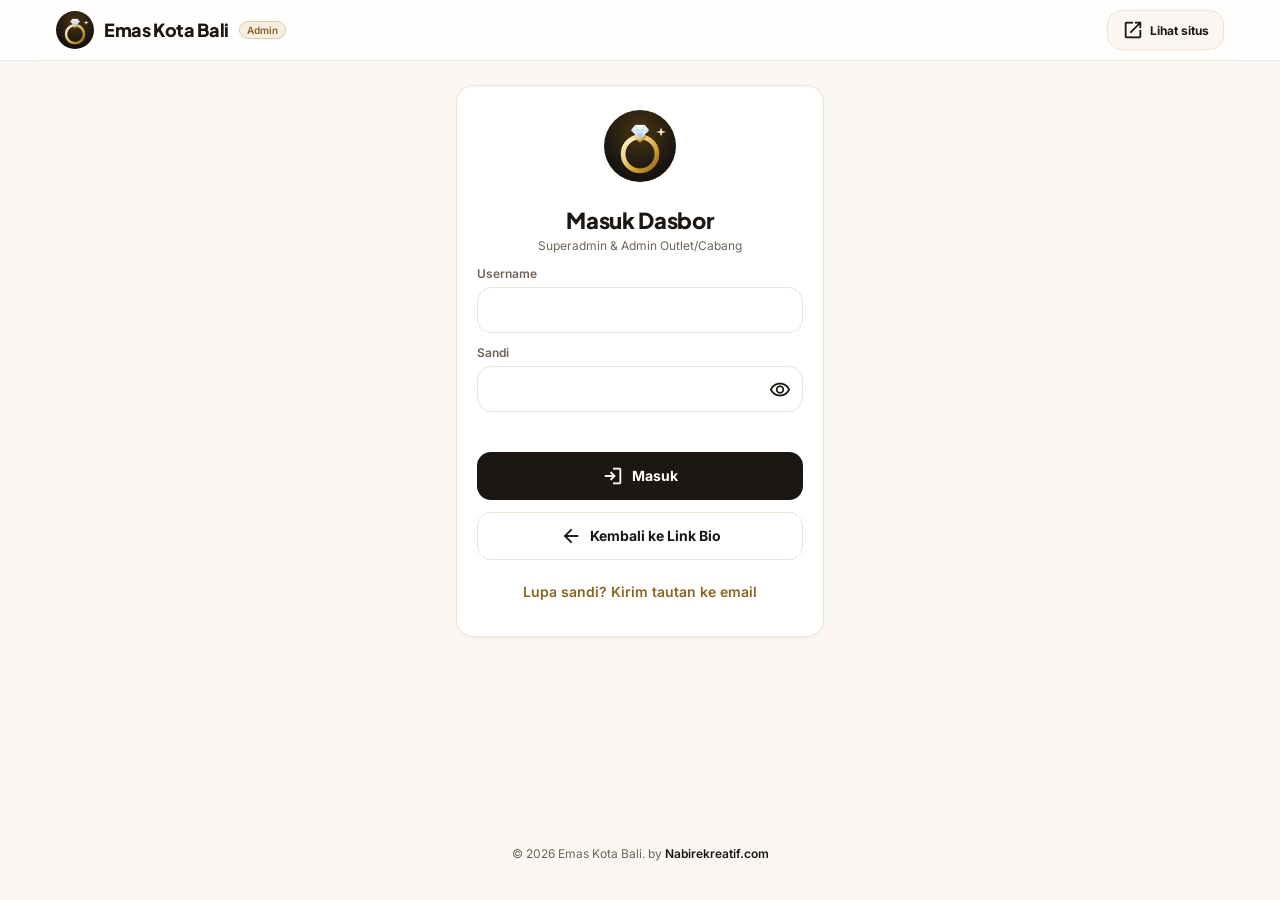
==== commit 1a3b3c77: "Update Emas Kota Bali ke v1 - tambah fitur galeri & kategori" ====
--- a/admin/index.html
+++ b/admin/index.html
@@ -16,14 +16,14 @@
   <link rel="preconnect" href="https://fonts.googleapis.com">
   <link rel="preconnect" href="https://fonts.gstatic.com" crossorigin>
   <link rel="stylesheet" href="https://fonts.googleapis.com/css2?family=Inter:wght@400;500;600;700&amp;family=Plus+Jakarta+Sans:wght@600;700;800&amp;display=swap">
-  <link rel="stylesheet" href="https://fonts.googleapis.com/css2?family=Material+Symbols+Outlined:opsz,wght,FILL,GRAD@20..24,400..500,0..1,0&amp;icon_names=account_balance,account_balance_wallet,account_circle,add,add_a_photo,add_shopping_cart,apartment,apps,arrow_back,arrow_downward,arrow_forward,arrow_upward,auto_awesome,badge,bakery_dining,battery_charging_full,block,bolt,bottom_navigation,brush,build_circle,cable,calculate,call,campaign,card_membership,category,celebration,cell_tower,chat,check_circle,checkroom,chevron_left,chevron_right,child_care,cleaning_services,close,cloud_off,computer,confirmation_number,construction,contacts,content_copy,content_cut,content_paste,credit_card,currency_exchange,dark_mode,delete,delivery_dining,design_services,diamond,directions_bike,directions_car,domain,done_all,download,edit,emoji_events,error,event,event_available,event_seat,expand_more,face,favorite,fiber_new,fitness_center,flight,forum,gavel,gestureend,gpp_maybe,grid_view,group,handshake,handyman,headphones,help,history,home,home_repair_service,hotel,hourglass_top,icecream,inbox,info,install_mobile,inventory_2,ios_share,kadar,keterangan,key,label,language,light_mode,lightbulb,link,list_alt,local_cafe,local_fire_department,local_florist,local_laundry_service,local_mall,local_offer,local_shipping,location_off,location_on,lock,lock_reset,login,logout,loyalty,lunch_dining,mail,manage_accounts,map,mark_chat_read,medical_services,menu,menu_book,menu_items,merge,monitoring,move_up,music_note,near_me,new_releases,ongkos,open_in_new,palette,payments,percent,person,person_add,person_search,pets,phone_android,phone_iphone,photo_camera,play_arrow,print,public,published_with_changes,qr_code_2,qr_code_scanner,quiz,receipt_long,recycling,redeem,refresh,remove,replay,restaurant,restaurant_menu,rocket_launch,rule,save,savings,schedule,school,search,search_off,sell,send,settings,share,shield,shield_person,shopping_bag,shopping_cart,sim_card,smart_display,smartphone,spa,space_dashboard,sports_esports,star,stop,storefront,support_agent,swap_horizontal_circle,sync,table_chart,tablet_mac,takeout_dining,text_fields,thumb_up,touch_app,trending_up,tune,two_wheeler,update,upload,upload_file,verified,verified_user,videocam,view_agenda,view_carousel,view_week,visibility,visibility_off,volunteer_activism,warning,watch,web,widgets,wifi,workspace_premium&amp;display=block">
+  <link rel="stylesheet" href="https://fonts.googleapis.com/css2?family=Material+Symbols+Outlined:opsz,wght,FILL,GRAD@20..24,400..500,0..1,0&amp;icon_names=account_balance,account_balance_wallet,account_circle,add,add_a_photo,add_photo_alternate,add_shopping_cart,apartment,apps,arrow_back,arrow_downward,arrow_forward,arrow_upward,auto_awesome,auto_awesome_mosaic,badge,bakery_dining,battery_charging_full,block,bolt,bottom_navigation,brush,build_circle,cable,calculate,call,campaign,card_membership,category,celebration,cell_tower,chat,check,check_circle,checkroom,chevron_left,chevron_right,child_care,cleaning_services,close,cloud_off,cloud_upload,collections,computer,confirmation_number,construction,contacts,content_copy,content_cut,content_paste,credit_card,currency_exchange,dark_mode,dashboard_customize,delete,delivery_dining,design_services,diamond,directions_bike,directions_car,domain,done_all,download,edit,emoji_events,error,event,event_available,event_seat,expand_more,face,favorite,fiber_new,fitness_center,flight,forum,gavel,gpp_maybe,grid_view,group,handshake,handyman,headphones,help,history,home,home_repair_service,hotel,hourglass_top,icecream,inbox,info,install_mobile,inventory_2,ios_share,key,label,language,layanan,light_mode,lightbulb,link,link_off,list_alt,local_cafe,local_fire_department,local_florist,local_laundry_service,local_mall,local_offer,local_shipping,location_off,location_on,lock,lock_reset,login,logout,loyalty,lunch_dining,mail,manage_accounts,map,mark_chat_read,mark_email_read,medical_services,menu,menu_book,merge,monitoring,move_up,music_note,near_me,new_releases,non,notifications,notifications_off,open_in_new,palette,payments,percent,person,person_add,person_search,pets,phone_android,phone_iphone,photo_camera,photo_library,play_arrow,print,public,published_with_changes,qr_code_2,qr_code_scanner,quiz,receipt_long,recycling,redeem,refresh,remove,replay,restart_alt,restaurant,restaurant_menu,rocket_launch,rule,save,savings,schedule,school,search,search_off,sell,send,settings,share,shield,shield_person,shopping_bag,shopping_cart,sim_card,smart_display,smartphone,spa,space_dashboard,sports_esports,star,stop,storefront,support_agent,swap_horiz,swap_horizontal_circle,sync,table_chart,tablet_mac,takeout_dining,text_fields,thumb_up,touch_app,trending_up,tune,two_wheeler,update,upload,upload_file,verified,verified_user,vertical_align_top,videocam,view_agenda,view_carousel,view_day,view_quilt,view_week,visibility,visibility_off,volume_up,volunteer_activism,warning,watch,web,widgets,wifi,workspace_premium&amp;display=block">
   <link rel="stylesheet" href="../css/style.css">
   <script>window.ACC_MODE = 'admin';</script>
   <script src="../js/config.js" defer></script>
   <script src="../js/core.js" defer></script>
   <script src="../js/admin.js" defer></script>
   <script src="../js/app.js" defer></script>
-  <script>(function(){try{var b=JSON.parse(localStorage.getItem('acc:v1:boot')||'null'),d=document.documentElement;if(!b)return;window.__spLogo=b.logo;if(b.bg)d.style.setProperty('--sp-bg',b.bg);if(b.ac)d.style.setProperty('--sp-ac',b.ac);var t=JSON.parse(localStorage.getItem('acc:v1:tema')||'""');if((t&&b.tt)?t==='gelap':b.def==='gelap')d.setAttribute('data-theme','dark')}catch(e){}})()</script>
+  <script>(function(){try{var b=JSON.parse(localStorage.getItem('emas:v1:boot')||'null'),d=document.documentElement;if(!b)return;window.__spLogo=b.logo;if(b.bg)d.style.setProperty('--sp-bg',b.bg);if(b.ac)d.style.setProperty('--sp-ac',b.ac);var t=JSON.parse(localStorage.getItem('emas:v1:tema')||'""');if((t&&b.tt)?t==='gelap':b.def==='gelap')d.setAttribute('data-theme','dark')}catch(e){}})()</script>
   <style id="splash-css">/* layar pembuka — tampil sebelum CSS utama dimuat */
 #splash{position:fixed;inset:0;z-index:2147483000;display:flex;align-items:center;justify-content:center;background:var(--sp-bg,#FFFBF7);color:#1c1917;font:500 14px/1.4 Inter,system-ui,-apple-system,"Segoe UI",Roboto,sans-serif;transition:opacity .4s ease,visibility .4s;padding:24px;text-align:center}
 html[data-theme=dark] #splash{background:#111110;color:#f5f5f4}
--- a/css/style.css
+++ b/css/style.css
@@ -915,12 +915,12 @@
 .trend.up { background: rgba(74, 222, 128, .16); color: #4ADE80; } .trend.down { background: rgba(248, 113, 113, .16); color: #FCA5A5; } .trend.flat { background: rgba(255, 255, 255, .12); color: #EDE3CC; }
 .gc-grid { display: grid; grid-template-columns: repeat(2, 1fr); gap: 8px; }
 .gc-grid > div { background: rgba(255, 255, 255, .07); border: 1px solid rgba(246, 231, 184, .14); border-radius: 14px; padding: 10px 12px; }
-.gc-grid span { font: 700 11px var(--f-body); color: var(--gold-1); letter-spacing: .04em; }
+.gc-grid > div > span { font: 700 11px var(--f-body); color: var(--gold-1); letter-spacing: .04em; }
 .gc-grid b { display: block; font: 700 15px var(--f-head); margin-top: 2px; color: #fff; }
 .gc-grid small { font-size: 11px; opacity: .7; }
 .gc-cta { display: flex; gap: 8px; margin-top: 12px; }
-.gc-cta span { flex: 1; display: inline-flex; align-items: center; justify-content: center; gap: 6px; min-height: 40px; border-radius: 12px; font: 700 13px var(--f-body); background: rgba(255, 255, 255, .1); }
-.gc-cta span:last-child { background: linear-gradient(135deg, #F6E7B8, #D9B25A); color: #2A1E0B; }
+.gc-cta > span { flex: 1; display: inline-flex; align-items: center; justify-content: center; gap: 6px; min-height: 40px; border-radius: 12px; font: 700 13px var(--f-body); background: rgba(255, 255, 255, .1); }
+.gc-cta > span:last-child { background: linear-gradient(135deg, #F6E7B8, #D9B25A); color: #2A1E0B; }
 .gc-cta .mi { font-size: 18px; }
 
 /* hero halaman harga */
@@ -982,9 +982,9 @@
 .lelang-hero h1 { font: 800 24px/1.2 var(--f-head); margin: 6px 0; } .lelang-hero p { margin: 0 0 10px; opacity: .9; font-size: 13px; }
 .cd { display: inline-flex; flex-direction: column; gap: 2px; }
 .cd small { font-size: 11px; opacity: .85; }
-.cd > span { font: 500 14px var(--f-body); font-variant-numeric: tabular-nums; }
+.cd > span:not(.mi) { font: 500 14px var(--f-body); font-variant-numeric: tabular-nums; }
 .cd b { font: 800 18px var(--f-head); }
-.lelang-hero .cd > span { padding: 8px 14px; border-radius: 12px; background: rgba(0, 0, 0, .22); }
+.lelang-hero .cd > span:not(.mi) { padding: 8px 14px; border-radius: 12px; background: rgba(0, 0, 0, .22); }
 .lelang-empty .cd { color: var(--amber-ink); }
 .lelang-empty .big { width: 84px; height: 84px; margin: 0 auto 12px; border-radius: 50%; background: var(--amber-soft); color: var(--amber-ink); display: flex; align-items: center; justify-content: center; }
 .lelang-empty .big .mi { font-size: 40px; }
@@ -1007,7 +1007,7 @@
 .member-hero .mh-ic .mi { font-size: 48px; color: var(--gold-1); }
 .member-hero h1 { font: 800 22px var(--f-head); margin: 6px 0 4px; color: #fff; } .member-hero p { margin: 0; opacity: .8; font-size: 13px; line-height: 19px; }
 .mh-perks { display: flex; flex-wrap: wrap; justify-content: center; gap: 6px; margin-top: 12px; }
-.mh-perks span { display: inline-flex; gap: 4px; align-items: center; padding: 5px 10px; border-radius: var(--pill); background: rgba(255, 255, 255, .1); font: 600 12px var(--f-body); }
+.mh-perks > span { display: inline-flex; gap: 4px; align-items: center; padding: 5px 10px; border-radius: var(--pill); background: rgba(255, 255, 255, .1); font: 600 12px var(--f-body); }
 .mh-perks .mi { font-size: 16px; color: var(--gold-1); }
 .member-card { display: flex; align-items: center; gap: 12px; margin-top: 8px; padding: 16px; border-radius: var(--r-xl); color: #fff; background: linear-gradient(135deg, #2A2118, #1C1712 60%, #4A3614); }
 .member-card .avatar-i { width: 48px; height: 48px; border-radius: 50%; background: linear-gradient(135deg, #F6E7B8, #D9B25A); color: #2A1E0B; font: 800 20px var(--f-head); }
@@ -1056,3 +1056,174 @@
 .kd-h input.grow { width: 0; flex: 1 1 0; }
 .kd-res { max-width: 46%; } .kd-res b, .kd-res small { white-space: nowrap; overflow: hidden; text-overflow: ellipsis; display: block; }
 .kpi b.sm { font-size: 20px; line-height: 28px; overflow: hidden; text-overflow: ellipsis; }
+
+/* ikon selalu memakai font ikon walau berada di dalam elemen yang mengatur font sendiri */
+.mi { font-family: 'Material Symbols Outlined' !important; font-weight: 400 !important; font-style: normal !important; letter-spacing: normal !important; text-transform: none !important; }
+.gc-grid b { white-space: nowrap; font-size: clamp(13px, 3.4vw, 15px); overflow: hidden; text-overflow: ellipsis; }
+.gc-grid small { display: block; white-space: nowrap; overflow: hidden; text-overflow: ellipsis; }
+.gc-cta > span { padding: 0 10px; white-space: nowrap; }
+
+/* ==========================================================================
+   Menu kategori ala aplikasi (4 kolom × 2 baris, geser untuk halaman berikutnya)
+   ========================================================================== */
+.kg { margin-top: 14px; background: var(--surface); border: 1px solid var(--line); border-radius: var(--r-xl); padding: 14px 6px 10px; box-shadow: 0 6px 20px rgba(60, 40, 10, .05); }
+.kg .sec-head { padding: 0 10px; margin-bottom: 6px; }
+.kg-pages { display: flex; overflow-x: auto; scroll-snap-type: x mandatory; scrollbar-width: none; -webkit-overflow-scrolling: touch; }
+.kg-pages::-webkit-scrollbar { display: none; }
+.kg-page { flex: 0 0 100%; scroll-snap-align: start; display: grid; grid-template-columns: repeat(4, 1fr); grid-auto-rows: auto; row-gap: 12px; align-content: start; }
+.kg-all { display: none; }
+.kg-it { display: flex; flex-direction: column; align-items: center; gap: 6px; padding: 4px 2px; border-radius: 14px; text-align: center; -webkit-tap-highlight-color: transparent; transition: transform .15s; }
+.kg-it:active { transform: scale(.93); }
+.kg-ic { width: 58px; height: 58px; border-radius: 18px; display: flex; align-items: center; justify-content: center; overflow: hidden;
+  background: radial-gradient(90% 90% at 30% 20%, #FFFDF6, #F6E7B8 70%, #EBD49A); box-shadow: inset 0 0 0 1px rgba(184, 137, 43, .18), 0 4px 10px rgba(138, 100, 32, .14); color: var(--gold-3); }
+.kg-ic img { width: 100%; height: 100%; object-fit: contain; padding: 4px; }
+.kg-ic .mi { font-size: 30px; color: var(--amber-ink); }
+.kg-l { font: 600 12px/15px var(--f-body); color: var(--ink); max-width: 76px; display: -webkit-box; -webkit-line-clamp: 2; -webkit-box-orient: vertical; overflow: hidden; }
+.kg-bulat .kg-ic { border-radius: 50%; }
+.kg-polos .kg-ic { background: none; box-shadow: none; }
+.kg-dots { display: flex; justify-content: center; gap: 5px; margin-top: 8px; }
+.kg-dots i { width: 6px; height: 6px; border-radius: 9px; background: var(--line-2); transition: width .25s, background .25s; }
+.kg-dots i.on { width: 18px; background: var(--amber); }
+@media (min-width: 900px) {
+  .kg-pages, .kg-dots { display: none; }
+  .kg-all { display: grid; grid-template-columns: repeat(auto-fill, minmax(92px, 1fr)); row-gap: 14px; }
+  .kg-ic { width: 64px; height: 64px; }
+}
+html[data-theme=dark] .kg-ic { background: radial-gradient(90% 90% at 30% 20%, #4A3A1E, #2E2414); box-shadow: inset 0 0 0 1px rgba(246, 231, 184, .14); }
+
+/* ==========================================================================
+   Galeri Pesanan Custom & Pre-Order
+   ========================================================================== */
+.gal-bio { margin-top: 18px; }
+.gal-bio-grid { display: grid; grid-template-columns: repeat(4, 1fr); gap: 6px; border-radius: var(--r-lg); overflow: hidden; }
+.gal-bio-grid a { position: relative; aspect-ratio: 1; background: var(--line); }
+.gal-bio-grid img { width: 100%; height: 100%; object-fit: cover; display: block; transition: transform .3s; }
+.gal-bio-grid a:hover img { transform: scale(1.05); }
+.gb-j { position: absolute; left: 4px; top: 4px; font: 700 9px var(--f-body); letter-spacing: .04em; text-transform: uppercase; padding: 2px 6px; border-radius: 6px; background: rgba(28, 23, 18, .7); color: #F6E7B8; }
+.gb-j.po { background: rgba(184, 137, 43, .92); color: #fff; }
+.gal-bio-cta { display: flex; gap: 8px; margin-top: 10px; }
+.gal-bio-cta .btn { flex: 1; font-size: 13px; padding: 0 10px; }
+.gal-bio-cta small { font-size: 11px; opacity: .6; margin-left: 2px; }
+@media (min-width: 900px) { .gal-bio-grid { grid-template-columns: repeat(8, 1fr); } }
+
+.gal-pg { padding-bottom: 28px; }
+.gal-hero { margin-top: 4px; padding: 18px; border-radius: var(--r-xl); color: #FFF8E7; background: radial-gradient(90% 90% at 100% 0%, rgba(246, 231, 184, .3), transparent 60%), linear-gradient(150deg, #2A2118, #1C1712 60%, #3A2A12); }
+.gal-hero h1 { font: 800 22px/1.2 var(--f-head); margin: 14px 0 4px; color: #fff; }
+.gal-hero p { margin: 0; font-size: 13px; line-height: 19px; opacity: .8; max-width: 640px; }
+.gal-sw { display: inline-flex; padding: 4px; border-radius: var(--pill); background: rgba(255, 255, 255, .08); gap: 4px; }
+.gal-sw a { display: inline-flex; align-items: center; gap: 6px; height: 36px; padding: 0 14px; border-radius: var(--pill); font: 700 13px var(--f-body); color: #EDE3CC; }
+.gal-sw a .mi { font-size: 18px; }
+.gal-sw a small { font-size: 11px; opacity: .7; }
+.gal-sw a.on { background: linear-gradient(135deg, #F6E7B8, #D9B25A); color: #2A1E0B; }
+.gal-bar { display: flex; gap: 8px; align-items: center; margin-top: 12px; position: sticky; top: 66px; z-index: 4; }
+html.no-header .gal-bar, body.no-header .gal-bar { top: 6px; }
+.gal-bar .search { flex: 1; margin: 0; }
+.gal-bar .search input { height: 44px; box-shadow: 0 6px 18px rgba(0, 0, 0, .06); }
+.gal-lay { display: flex; background: var(--surface); border: 1px solid var(--line); border-radius: 14px; padding: 3px; gap: 2px; box-shadow: 0 6px 18px rgba(0, 0, 0, .06); flex: none; }
+.gal-lay button { width: 36px; height: 36px; border-radius: 10px; display: flex; align-items: center; justify-content: center; color: var(--ink-2); }
+.gal-lay button .mi { font-size: 20px; }
+.gal-lay button.on { background: var(--ink); color: #fff; }
+@media (max-width: 420px) { .gal-lay button { width: 32px; } .gal-lay button:nth-child(n+4) { display: none; } }
+.gal-chips { margin-top: 10px; }
+.gal-chips .pill small { font-size: 11px; opacity: .6; }
+.gal-more { text-align: center; margin-top: 16px; }
+.gal-foot { margin-top: 12px; text-align: center; font-size: 12px; color: var(--ink-2); } .gal-foot .mi { font-size: 16px; margin-right: 4px; }
+
+.gal { --gg: 8px; --gr: 14px; display: grid; gap: var(--gg); margin-top: 12px; }
+.gal.gj-rapat { --gg: 3px; } .gal.gj-lega { --gg: 14px; }
+.gal.gs-kotak { --gr: 2px; } .gal.gs-bulat { --gr: 14px; } .gal.gs-lingkar { --gr: 24px; }
+.gi { position: relative; display: block; width: 100%; padding: 0; border-radius: var(--gr); overflow: hidden; background: linear-gradient(110deg, #EFE7D8 30%, #F7F1E6 50%, #EFE7D8 70%) 0 0 / 200% 100%; animation: shimmer 1.4s linear infinite; aspect-ratio: 1; cursor: zoom-in; }
+@keyframes shimmer { to { background-position: -200% 0; } }
+.gi img { width: 100%; height: 100%; object-fit: cover; display: block; transition: transform .35s ease, opacity .3s; }
+.gi:hover img { transform: scale(1.04); }
+.gi .gl { position: absolute; left: 6px; bottom: 6px; max-width: calc(100% - 12px); padding: 3px 8px; border-radius: 8px; background: rgba(28, 23, 18, .62); backdrop-filter: blur(6px); color: #fff; font: 600 10px/14px var(--f-body); white-space: nowrap; overflow: hidden; text-overflow: ellipsis; }
+.gal.no-lbl .gl { display: none; }
+.gal-grid { grid-template-columns: repeat(3, 1fr); }
+.gal-rapat { grid-template-columns: repeat(4, 1fr); --gg: 3px; } .gal-rapat .gi { --gr: 6px; }
+.gal-besar { grid-template-columns: 1fr; } .gal-besar .gi { aspect-ratio: 4 / 5; } .gal-besar .gl { font-size: 12px; padding: 5px 10px; left: 10px; bottom: 10px; }
+.gal-mosaik { grid-template-columns: repeat(3, 1fr); grid-auto-flow: dense; }
+.gal-mosaik .gi:nth-child(6n+1) { grid-column: span 2; grid-row: span 2; }
+.gal-mosaik .gi:nth-child(6n+5) { grid-column: span 2; aspect-ratio: 2 / 1; }
+.gal-masonry { display: block; columns: 2; column-gap: var(--gg); }
+.gal-masonry .gi { break-inside: avoid; margin-bottom: var(--gg); }
+.gal-masonry .gi:nth-child(3n+1) { aspect-ratio: 3 / 4; } .gal-masonry .gi:nth-child(3n+2) { aspect-ratio: 1; } .gal-masonry .gi:nth-child(3n) { aspect-ratio: 4 / 5; }
+.gal-masonry .gi:nth-child(5n+4) { aspect-ratio: 4 / 3; }
+.gal-masonry > .empty { column-span: all; }
+@media (min-width: 700px) { .gal-grid { grid-template-columns: repeat(4, 1fr); } .gal-rapat { grid-template-columns: repeat(6, 1fr); } .gal-besar { grid-template-columns: repeat(2, 1fr); } .gal-masonry { columns: 3; } .gal-mosaik { grid-template-columns: repeat(4, 1fr); } }
+@media (min-width: 1100px) { .gal-grid { grid-template-columns: repeat(5, 1fr); } .gal-rapat { grid-template-columns: repeat(8, 1fr); } .gal-besar { grid-template-columns: repeat(3, 1fr); } .gal-masonry { columns: 4; } .gal-mosaik { grid-template-columns: repeat(5, 1fr); } }
+html[data-theme=dark] .gi { background: #2A2520; }
+
+/* lightbox */
+html.glb-open { overflow: hidden; }
+.glb { position: fixed; inset: 0; z-index: 9000; background: rgba(12, 10, 8, .96); display: flex; flex-direction: column; animation: glbIn .2s ease; color: #fff; }
+@keyframes glbIn { from { opacity: 0; } }
+.glb-top { display: flex; align-items: center; justify-content: space-between; padding: calc(10px + env(safe-area-inset-top)) 12px 6px; }
+.glb-b { width: 44px; height: 44px; border-radius: 50%; display: flex; align-items: center; justify-content: center; background: rgba(255, 255, 255, .1); color: #fff; }
+.glb-n { font: 600 13px var(--f-body); opacity: .8; font-variant-numeric: tabular-nums; }
+.glb-st { flex: 1; min-height: 0; display: flex; align-items: center; justify-content: center; padding: 6px 10px; }
+.glb-st img { max-width: 100%; max-height: 100%; object-fit: contain; border-radius: 12px; transition: opacity .2s; box-shadow: 0 20px 60px rgba(0, 0, 0, .5); }
+.glb-st img.ld { opacity: .35; }
+.glb-nav { position: absolute; top: 50%; transform: translateY(-50%); width: 46px; height: 46px; border-radius: 50%; background: rgba(255, 255, 255, .12); color: #fff; display: flex; align-items: center; justify-content: center; }
+.glb-nav.prev { left: 10px; } .glb-nav.next { right: 10px; }
+.glb-nav[hidden] { display: none; }
+.glb-bot { padding: 10px 14px calc(14px + env(safe-area-inset-bottom)); display: flex; flex-direction: column; gap: 10px; align-items: center; }
+.glb-meta { display: flex; flex-wrap: wrap; gap: 6px; justify-content: center; align-items: center; }
+.glb-meta .chip { background: rgba(255, 255, 255, .12); color: #fff; border-color: transparent; }
+.glb-meta .chip-gold { background: linear-gradient(135deg, #F6E7B8, #D9B25A); color: #2A1E0B; }
+.glb-tag { font-size: 12px; opacity: .75; }
+.glb-wa { width: min(420px, 100%); min-height: 50px; font-size: 15px; }
+@media (max-width: 600px) { .glb-nav { display: none; } }
+
+/* tombol kirim foto di lembar Bagikan */
+.share-foto { display: flex; align-items: center; gap: 12px; width: 100%; padding: 12px 14px; border-radius: 16px; background: linear-gradient(135deg, #E7F9EE, #D4F3DF); color: #0F5132; text-align: left; margin-bottom: 12px; }
+.share-foto img { width: 52px; height: 52px; border-radius: 12px; object-fit: cover; flex: none; }
+.share-foto b { display: block; font: 700 14px var(--f-head); } .share-foto small { font-size: 12px; opacity: .8; }
+
+/* dasbor: galeri, menu kategori, notifikasi */
+.gup .drop { display: flex; flex-direction: column; align-items: center; gap: 4px; padding: 22px 14px; border: 2px dashed var(--line-2); border-radius: 16px; text-align: center; cursor: pointer; background: var(--canvas); transition: border-color .2s, background .2s; }
+.gup .drop .mi { font-size: 34px; color: var(--amber-ink); }
+.gup .drop b { font: 700 14px var(--f-head); } .gup .drop small { color: var(--ink-2); font-size: 12px; }
+.gup .drop.over { border-color: var(--amber); background: var(--amber-soft); }
+.gq { display: grid; grid-template-columns: repeat(auto-fill, minmax(64px, 1fr)); gap: 6px; margin-top: 10px; }
+.gq:empty { display: none; }
+.gq-it { position: relative; aspect-ratio: 1; border-radius: 10px; overflow: hidden; }
+.gq-it img { width: 100%; height: 100%; object-fit: cover; opacity: .45; }
+.gq-it i { position: absolute; inset: 0; display: flex; align-items: center; justify-content: center; }
+.gq-it.up i::after { content: ''; width: 22px; height: 22px; border-radius: 50%; border: 3px solid #fff; border-top-color: var(--amber); animation: spin .8s linear infinite; }
+.gq-it.done img { opacity: 1; } .gq-it.done i::after { content: '✓'; color: #fff; background: var(--ok); width: 22px; height: 22px; border-radius: 50%; font: 700 13px/22px var(--f-body); text-align: center; }
+.gq-it.err { outline: 2px solid var(--danger); } .gq-it.err i::after { content: '!'; color: #fff; background: var(--danger); width: 22px; height: 22px; border-radius: 50%; font: 700 13px/22px var(--f-body); text-align: center; }
+@keyframes spin { to { transform: rotate(360deg); } }
+.ag-grid { display: grid; grid-template-columns: repeat(auto-fill, minmax(96px, 1fr)); gap: 6px; }
+.ag { position: relative; aspect-ratio: 1; border-radius: 12px; overflow: hidden; padding: 0; background: var(--line); outline: 3px solid transparent; outline-offset: -3px; transition: outline-color .15s; }
+.ag img { width: 100%; height: 100%; object-fit: cover; display: block; }
+.ag.off img { opacity: .35; filter: grayscale(.7); }
+.ag-k { position: absolute; left: 4px; bottom: 4px; right: 4px; font: 600 10px/13px var(--f-body); color: #fff; background: rgba(0, 0, 0, .55); padding: 2px 5px; border-radius: 6px; white-space: nowrap; overflow: hidden; text-overflow: ellipsis; text-align: left; }
+.ag-h { position: absolute; top: 4px; left: 4px; color: #fff; background: rgba(0, 0, 0, .55); border-radius: 50%; width: 22px; height: 22px; display: flex; align-items: center; justify-content: center; } .ag-h .mi { font-size: 14px; }
+.ag-c { position: absolute; top: 5px; right: 5px; width: 22px; height: 22px; border-radius: 50%; border: 2px solid #fff; background: rgba(0, 0, 0, .25); display: flex; align-items: center; justify-content: center; color: transparent; }
+.ag-c .mi { font-size: 15px; }
+.ag.sel { outline-color: var(--amber); } .ag.sel .ag-c { background: var(--amber); color: #fff; }
+.ag-bar { position: sticky; bottom: calc(var(--nav-h, 64px) + var(--safe-b, 0px) + 8px); z-index: 30; display: flex; align-items: center; gap: 6px; flex-wrap: wrap; padding: 10px 12px; border-radius: 16px; background: var(--ink); color: #fff; box-shadow: 0 12px 30px rgba(0, 0, 0, .25); margin-top: 12px; }
+.ag-bar[hidden] { display: none; }
+.ag-bar b { margin-right: auto; font: 700 14px var(--f-head); }
+.ag-bar .btn { background: rgba(255, 255, 255, .12); color: #fff; border-color: transparent; }
+.ag-bar .btn.danger { background: rgba(239, 68, 68, .85); }
+.ag-bar .icon-btn { color: #fff; }
+@media (min-width: 1024px) { .ag-bar { bottom: 12px; } }
+.lay-pick { display: flex; flex-wrap: wrap; gap: 6px; }
+.lay-pick label { cursor: pointer; } .lay-pick input { display: none; }
+.lay-pick span { display: inline-flex; align-items: center; gap: 6px; height: 40px; padding: 0 14px; border-radius: 12px; border: 1px solid var(--line); font: 600 13px var(--f-body); color: var(--ink-2); background: var(--surface); }
+.lay-pick input:checked + span { background: var(--ink); color: #fff; border-color: var(--ink); }
+.seg small { opacity: .6; font-size: 11px; }
+.kg-prev { margin: 10px 0; padding: 12px; border-radius: 16px; background: var(--canvas); border: 1px solid var(--line); }
+.kp-grid { display: grid; grid-template-columns: repeat(4, 1fr); gap: 10px 4px; margin-top: 8px; }
+.kp-it { display: flex; flex-direction: column; align-items: center; gap: 4px; text-align: center; }
+.kp-it .kg-ic { width: 48px; height: 48px; border-radius: 15px; }
+.kp-it small { font: 600 11px/13px var(--f-body); }
+.kg-ic.sm { width: 40px; height: 40px; border-radius: 12px; flex: none; } .kg-ic.sm .mi { font-size: 22px; }
+.nbadge { margin-left: auto; min-width: 20px; height: 20px; padding: 0 6px; border-radius: 10px; background: var(--danger); color: #fff; font: 700 11px/20px var(--f-body); text-align: center; }
+.adm-bnav .nbadge, .adm-tiles .nbadge { position: absolute; top: 4px; right: calc(50% - 22px); margin: 0; min-width: 18px; height: 18px; font-size: 10px; line-height: 18px; }
+.adm-bnav a { position: relative; } .adm-tiles a { position: relative; }
+.bell { position: relative; }
+.bell.has::after { content: attr(data-n); position: absolute; top: 6px; right: 4px; min-width: 16px; height: 16px; padding: 0 4px; border-radius: 8px; background: var(--danger); color: #fff; font: 700 10px/16px var(--f-body); }
+.bell-side { width: 100%; }
+html.glb-open .overlay { z-index: 9500; }
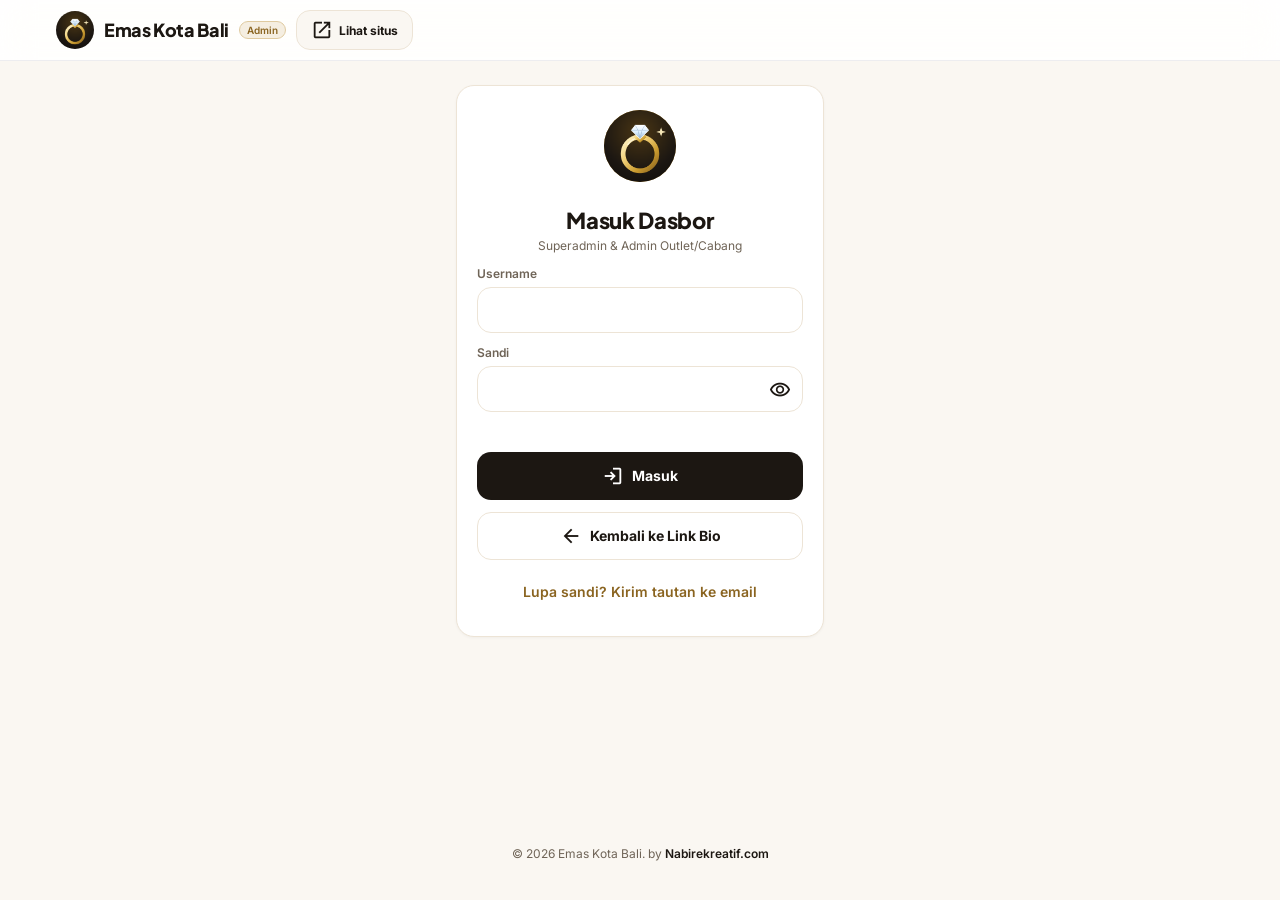
==== commit e1a4ef0b: "Update Emas Kota Bali ke v3 - tambah fitur lelang & ikon flash" ====
--- a/admin/index.html
+++ b/admin/index.html
@@ -16,11 +16,12 @@
   <link rel="preconnect" href="https://fonts.googleapis.com">
   <link rel="preconnect" href="https://fonts.gstatic.com" crossorigin>
   <link rel="stylesheet" href="https://fonts.googleapis.com/css2?family=Inter:wght@400;500;600;700&amp;family=Plus+Jakarta+Sans:wght@600;700;800&amp;display=swap">
-  <link rel="stylesheet" href="https://fonts.googleapis.com/css2?family=Material+Symbols+Outlined:opsz,wght,FILL,GRAD@20..24,400..500,0..1,0&amp;icon_names=account_balance,account_balance_wallet,account_circle,add,add_a_photo,add_photo_alternate,add_shopping_cart,apartment,apps,arrow_back,arrow_downward,arrow_forward,arrow_upward,auto_awesome,auto_awesome_mosaic,badge,bakery_dining,battery_charging_full,block,bolt,bottom_navigation,brush,build_circle,cable,calculate,call,campaign,card_membership,category,celebration,cell_tower,chat,check,check_circle,checkroom,chevron_left,chevron_right,child_care,cleaning_services,close,cloud_off,cloud_upload,collections,computer,confirmation_number,construction,contacts,content_copy,content_cut,content_paste,credit_card,currency_exchange,dark_mode,dashboard_customize,delete,delivery_dining,design_services,diamond,directions_bike,directions_car,domain,done_all,download,edit,emoji_events,error,event,event_available,event_seat,expand_more,face,favorite,fiber_new,fitness_center,flight,forum,gavel,gpp_maybe,grid_view,group,handshake,handyman,headphones,help,history,home,home_repair_service,hotel,hourglass_top,icecream,inbox,info,install_mobile,inventory_2,ios_share,key,label,language,layanan,light_mode,lightbulb,link,link_off,list_alt,local_cafe,local_fire_department,local_florist,local_laundry_service,local_mall,local_offer,local_shipping,location_off,location_on,lock,lock_reset,login,logout,loyalty,lunch_dining,mail,manage_accounts,map,mark_chat_read,mark_email_read,medical_services,menu,menu_book,merge,monitoring,move_up,music_note,near_me,new_releases,non,notifications,notifications_off,open_in_new,palette,payments,percent,person,person_add,person_search,pets,phone_android,phone_iphone,photo_camera,photo_library,play_arrow,print,public,published_with_changes,qr_code_2,qr_code_scanner,quiz,receipt_long,recycling,redeem,refresh,remove,replay,restart_alt,restaurant,restaurant_menu,rocket_launch,rule,save,savings,schedule,school,search,search_off,sell,send,settings,share,shield,shield_person,shopping_bag,shopping_cart,sim_card,smart_display,smartphone,spa,space_dashboard,sports_esports,star,stop,storefront,support_agent,swap_horiz,swap_horizontal_circle,sync,table_chart,tablet_mac,takeout_dining,text_fields,thumb_up,touch_app,trending_up,tune,two_wheeler,update,upload,upload_file,verified,verified_user,vertical_align_top,videocam,view_agenda,view_carousel,view_day,view_quilt,view_week,visibility,visibility_off,volume_up,volunteer_activism,warning,watch,web,widgets,wifi,workspace_premium&amp;display=block">
+  <link rel="stylesheet" href="https://fonts.googleapis.com/css2?family=Material+Symbols+Outlined:opsz,wght,FILL,GRAD@20..24,400..500,0..1,0&amp;icon_names=account_balance,account_balance_wallet,account_circle,add,add_a_photo,add_photo_alternate,add_shopping_cart,apartment,api,apps,arrow_back,arrow_downward,arrow_forward,arrow_upward,auto_awesome,auto_awesome_mosaic,backup,badge,bakery_dining,battery_charging_full,block,bolt,border_style,bottom_navigation,branding_watermark,brush,build_circle,cable,calculate,call,campaign,card_membership,category,celebration,cell_tower,chat,check,check_circle,checkroom,chevron_left,chevron_right,child_care,cleaning_services,close,cloud_off,cloud_upload,collections,computer,confirmation_number,construction,contacts,content_copy,content_cut,content_paste,credit_card,currency_exchange,dark_mode,dashboard_customize,database,delete,delete_sweep,delivery_dining,design_services,diamond,directions_bike,directions_car,dns,domain,done_all,download,edit,emoji_events,error,event,event_available,event_seat,expand_more,face,favorite,fiber_new,fitness_center,flag,flare,flight,forum,gavel,gpp_maybe,grid_view,group,handshake,handyman,headphones,help,history,home,home_repair_service,hotel,hourglass_empty,hourglass_top,icecream,inbox,info,install_mobile,inventory,inventory_2,ios_share,key,label,language,light_mode,lightbulb,link,link_off,list,list_alt,local_cafe,local_fire_department,local_florist,local_laundry_service,local_mall,local_offer,local_shipping,location_off,location_on,lock,lock_clock,lock_open,lock_reset,login,logout,loyalty,lunch_dining,mail,manage_accounts,map,mark_chat_read,mark_email_read,medical_services,menu,menu_book,merge,monitoring,more_time,move_up,music_note,near_me,new_releases,notifications,notifications_off,open_in_new,paid,palette,payments,percent,person,person_add,person_off,person_search,pets,phone_android,phone_iphone,photo_camera,photo_library,play_arrow,print,public,published_with_changes,qr_code_2,qr_code_scanner,quiz,receipt_long,recycling,redeem,refresh,remove,replay,restart_alt,restaurant,restaurant_menu,rocket_launch,rule,save,savings,schedule,school,science,search,search_off,sell,send,sensors,settings,settings_backup_restore,shadow,share,shield,shield_person,shopping_bag,shopping_cart,shuffle,sim_card,smart_display,smartphone,spa,space_dashboard,sports_esports,star,stop,storefront,support_agent,swap_horiz,swap_horizontal_circle,sync,table_chart,table_view,tablet_mac,takeout_dining,text_fields,thumb_up,touch_app,trending_up,tune,two_wheeler,update,upload,upload_file,verified,verified_user,vertical_align_top,videocam,view_agenda,view_carousel,view_day,view_quilt,view_week,visibility,visibility_off,volume_up,volunteer_activism,warning,watch,web,widgets,wifi,workspace_premium&amp;display=block">
   <link rel="stylesheet" href="../css/style.css">
   <script>window.ACC_MODE = 'admin';</script>
   <script src="../js/config.js" defer></script>
   <script src="../js/core.js" defer></script>
+  <script src="../js/watermark.js" defer></script>
   <script src="../js/admin.js" defer></script>
   <script src="../js/app.js" defer></script>
   <script>(function(){try{var b=JSON.parse(localStorage.getItem('emas:v1:boot')||'null'),d=document.documentElement;if(!b)return;window.__spLogo=b.logo;if(b.bg)d.style.setProperty('--sp-bg',b.bg);if(b.ac)d.style.setProperty('--sp-ac',b.ac);var t=JSON.parse(localStorage.getItem('emas:v1:tema')||'""');if((t&&b.tt)?t==='gelap':b.def==='gelap')d.setAttribute('data-theme','dark')}catch(e){}})()</script>
@@ -55,6 +56,7 @@
         <img src="../assets/logo.png" alt="" width="38" height="38">
         <b data-brand>Bio Link</b><span class="chip-store">Admin</span>
       </a>
+      <button class="top-bell bell" type="button" data-bell aria-label="Notifikasi" hidden><span class="mi" aria-hidden="true">notifications</span><span class="tb-t">Notifikasi</span></button>
       <a class="btn-cs" href="../" style="background:var(--canvas);color:var(--ink);border-color:var(--line)"><span class="mi" aria-hidden="true">open_in_new</span>Lihat situs</a>
     </div>
   </header>
--- a/css/style.css
+++ b/css/style.css
@@ -1227,3 +1227,330 @@
 .bell.has::after { content: attr(data-n); position: absolute; top: 6px; right: 4px; min-width: 16px; height: 16px; padding: 0 4px; border-radius: 8px; background: var(--danger); color: #fff; font: 700 10px/16px var(--f-body); }
 .bell-side { width: 100%; }
 html.glb-open .overlay { z-index: 9500; }
+
+/* ==========================================================================
+   v3 — kartu lelang ringkas, favorit, galeri beranda berjalan, watermark, sistem
+   ========================================================================== */
+.lelang-card { display: none !important; }
+.lelang-mini { position: relative; overflow: hidden; display: flex; align-items: center; gap: 10px; margin-top: 14px; padding: 10px 12px; border-radius: 18px; color: #fff; min-height: 64px;
+  background: linear-gradient(110deg, #5B1414 0%, #8E2B1B 45%, #B8892B 100%); box-shadow: 0 8px 20px rgba(91, 20, 20, .22); }
+.lelang-mini::after { content: ''; position: absolute; inset: 0; background: linear-gradient(105deg, transparent 35%, rgba(255, 230, 170, .22) 50%, transparent 65%); transform: translateX(-100%); animation: goldShine 4.5s ease-in-out infinite; pointer-events: none; }
+.lm-ic { width: 40px; height: 40px; flex: none; border-radius: 12px; background: rgba(255, 255, 255, .16); display: flex; align-items: center; justify-content: center; }
+.lm-ic .mi { font-size: 22px; animation: gavel 2.4s ease-in-out infinite; transform-origin: 70% 70%; }
+.lm-t { flex: 1; min-width: 0; display: flex; flex-direction: column; gap: 2px; }
+.lm-t b { font: 800 14px/18px var(--f-head); white-space: nowrap; overflow: hidden; text-overflow: ellipsis; }
+.lm-st { display: inline-flex; align-items: center; gap: 5px; font: 800 10px var(--f-body); letter-spacing: .1em; color: #FFE7B0; }
+.lm-st i { width: 7px; height: 7px; border-radius: 50%; background: #4ADE80; animation: livePulse 1.6s infinite; }
+.lm-cd { display: flex; gap: 4px; flex: none; }
+.lm-cd > span { display: flex; flex-direction: column; align-items: center; min-width: 36px; padding: 4px 3px 3px; border-radius: 9px; background: rgba(0, 0, 0, .28); backdrop-filter: blur(4px); }
+.lm-cd b { font: 800 15px/17px var(--f-head); font-variant-numeric: tabular-nums; }
+.lm-cd i { font: 600 8px var(--f-body); font-style: normal; text-transform: uppercase; letter-spacing: .06em; opacity: .8; }
+.lm-cd .dt b { color: #FFE7B0; }
+.lm-go .mi { font-size: 22px; }
+@media (max-width: 360px) { .lm-cd .dt { display: none; } .lm-ic { display: none; } }
+
+/* tombol favorit */
+.fav-b { position: absolute; top: 8px; right: 8px; z-index: 2; width: 34px; height: 34px; border-radius: 50%; display: flex; align-items: center; justify-content: center; background: rgba(255, 255, 255, .92); color: #9AA0A6; box-shadow: 0 2px 8px rgba(0, 0, 0, .15); transition: transform .15s; -webkit-tap-highlight-color: transparent; }
+.fav-b .mi { font-size: 20px; }
+.fav-b.on { color: #E11D48; }
+.fav-b:active { transform: scale(.85); }
+.fav-b.pop .mi { animation: favPop .45s cubic-bezier(.3, 1.6, .5, 1); }
+@keyframes favPop { 0% { transform: scale(.4); } 60% { transform: scale(1.3); } 100% { transform: scale(1); } }
+.fav-b.v1 { position: static; width: 44px; height: 44px; background: var(--surface); border: 1px solid var(--line); box-shadow: none; }
+.fav-b.v2 { position: static; width: 44px; height: 44px; background: rgba(255, 255, 255, .12); color: #fff; box-shadow: none; }
+.fav-b.v2.on { color: #FF4D6D; }
+.gi .fav-b, .gb-it .fav-b { width: 30px; height: 30px; top: 6px; right: 6px; } .gi .fav-b .mi, .gb-it .fav-b .mi { font-size: 17px; }
+.gal-rapat .gi .fav-b { display: none; }
+.fav-n { position: absolute; top: 2px; left: calc(50% + 6px); min-width: 17px; height: 17px; padding: 0 5px; border-radius: 9px; background: #E11D48; color: #fff; font: 700 10px/17px var(--f-body); text-align: center; }
+[data-nav="favorit"] { position: relative; }
+.fav-pg { padding-bottom: 96px; }
+.fav-hero { display: flex; align-items: center; gap: 12px; margin-top: 6px; padding: 16px; border-radius: var(--r-xl); background: linear-gradient(135deg, #FFF1F3, #FFE4E8); }
+.fav-hero > span { width: 48px; height: 48px; border-radius: 16px; background: #E11D48; color: #fff; display: flex; align-items: center; justify-content: center; } .fav-hero > span .mi { font-size: 26px; }
+.fav-hero h1 { font: 800 20px var(--f-head); margin: 0; } .fav-hero p { margin: 2px 0 0; font-size: 13px; color: var(--ink-2); }
+.fav-pg .pills { margin-top: 12px; }
+.fav-grid { display: grid; grid-template-columns: repeat(2, 1fr); gap: 10px; margin-top: 12px; }
+@media (min-width: 700px) { .fav-grid { grid-template-columns: repeat(3, 1fr); } } @media (min-width: 1100px) { .fav-grid { grid-template-columns: repeat(4, 1fr); } }
+.fav-it { background: var(--surface); border: 1px solid var(--line); border-radius: 16px; overflow: hidden; display: flex; flex-direction: column; }
+.fav-th { position: relative; display: block; aspect-ratio: 1; padding: 0; width: 100%; background: var(--line); }
+.fav-th img { width: 100%; height: 100%; object-fit: cover; display: block; }
+.fav-th .gl { position: absolute; left: 6px; bottom: 6px; padding: 2px 7px; border-radius: 7px; background: rgba(28, 23, 18, .65); color: #fff; font: 600 10px var(--f-body); }
+.fav-b2 { padding: 10px; display: flex; flex-direction: column; gap: 4px; flex: 1; }
+.fav-b2 b { font: 700 13px/17px var(--f-head); } .fav-b2 .price { font-size: 14px; }
+.ell2 { display: -webkit-box; -webkit-line-clamp: 2; -webkit-box-orient: vertical; overflow: hidden; }
+.fav-acts { display: flex; gap: 6px; margin-top: auto; padding-top: 6px; } .fav-acts .btn { flex: 1; min-height: 36px; }
+.fav-bar { position: fixed; left: 0; right: 0; bottom: calc(var(--nav-h, 64px) + var(--safe-b, 0px)); z-index: 20; display: flex; gap: 8px; padding: 10px 14px; background: color-mix(in srgb, var(--canvas) 92%, transparent); backdrop-filter: blur(10px); border-top: 1px solid var(--line); max-width: 1100px; margin: 0 auto; }
+.fav-empty .big { width: 84px; height: 84px; margin: 0 auto 12px; border-radius: 50%; background: #FFE4E8; color: #E11D48; display: flex; align-items: center; justify-content: center; } .fav-empty .big .mi { font-size: 40px; }
+
+/* galeri beranda: tanpa label, acak, efek berjalan */
+.gal-bio .sec-head { align-items: center; }
+.gb-j, .gal-bio-cta { display: none !important; }
+.gb-lay { width: 38px; height: 38px; border-radius: 12px; display: flex; align-items: center; justify-content: center; border: 1px solid var(--line); background: var(--surface); color: var(--ink); }
+.gb-lay .mi { font-size: 20px; }
+.gb-it { position: relative; display: block; border-radius: 14px; overflow: hidden; background: var(--line); }
+.gb-it img { width: 100%; height: 100%; object-fit: cover; display: block; transition: transform .4s; }
+.gb-it:hover img { transform: scale(1.06); }
+.gal-bio-grid .gb-it { aspect-ratio: 1; border-radius: 0; }
+.gal-bio-grid { gap: 4px; border-radius: 18px; }
+.gb-pop .gb-it { animation: gbPop .6s both; } .gb-pop .gb-it:nth-child(2n) { animation-delay: .08s; } .gb-pop .gb-it:nth-child(3n) { animation-delay: .16s; } .gb-pop .gb-it:nth-child(4n) { animation-delay: .24s; }
+@keyframes gbPop { from { opacity: 0; transform: scale(.92); } }
+.gb-marquee { display: grid; gap: 8px; margin: 0 -16px; -webkit-mask-image: linear-gradient(90deg, transparent, #000 6%, #000 94%, transparent); mask-image: linear-gradient(90deg, transparent, #000 6%, #000 94%, transparent); }
+.gb-row { overflow: hidden; }
+.gb-track { display: flex; gap: 8px; width: max-content; animation: gbJalan var(--dur, 30s) linear infinite; }
+.gb-row.rev .gb-track { animation-direction: reverse; }
+.gb-row:hover .gb-track, .gb-row:active .gb-track { animation-play-state: paused; }
+.gb-track .gb-it { width: 128px; height: 128px; flex: none; }
+.gb-row.rev .gb-it { width: 104px; height: 104px; }
+@keyframes gbJalan { to { transform: translateX(-50%); } }
+@media (min-width: 900px) { .gb-marquee { margin: 0; } .gb-track .gb-it { width: 170px; height: 170px; } .gb-row.rev .gb-it { width: 140px; height: 140px; } }
+@media (prefers-reduced-motion: reduce) { .gb-track { animation: none; } .gb-row { overflow-x: auto; } }
+.gb-all { margin-top: 10px; }
+.gb-all .mi { margin: 0 0 0 2px; }
+
+/* dasbor: watermark */
+.wm-row { display: flex; flex-wrap: wrap; align-items: center; gap: 8px; padding: 8px 10px; margin-bottom: 8px; border-radius: 12px; background: var(--amber-soft); }
+.wm-row .wm-ic .mi { color: var(--amber-ink); }
+.wm-row select, .wm-row input { min-height: 36px; border: 1px solid var(--line); border-radius: 10px; padding: 0 8px; background: var(--surface); font-size: 13px; }
+.wm-row > select { flex: 1; min-width: 0; }
+.wm-k { display: flex; gap: 8px; align-items: center; width: 100%; font-size: 13px; } .wm-k[hidden] { display: none; } .wm-k input { width: 64px; }
+.wm-sw { gap: 10px; align-items: center; padding: 6px 0; } .wm-sw small { font-size: 12px; }
+.wm-wrap { display: grid; gap: 12px; }
+@media (min-width: 1024px) { .wm-wrap { grid-template-columns: minmax(0, 1fr) minmax(0, 1fr); align-items: start; } .wm-prev { position: sticky; top: 12px; } }
+.wm-stage { display: flex; justify-content: center; padding: 14px; border-radius: 16px; background: repeating-conic-gradient(#F1ECE2 0 25%, #FAF7F2 0 50%) 0 0 / 20px 20px; }
+.wm-card { background: #fff; border-radius: 16px; overflow: hidden; box-shadow: 0 10px 30px rgba(0, 0, 0, .12); transition: width .25s; }
+.wm-stage.mobile .wm-card { width: 200px; } .wm-stage.desktop .wm-card { width: min(100%, 460px); }
+.wm-card canvas { display: block; width: 100%; height: auto; }
+.wm-cap { padding: 8px 10px; } .wm-cap b { display: block; font: 700 12px var(--f-head); } .wm-cap small { color: var(--amber-ink); font-weight: 700; font-size: 12px; }
+.wm-samples { display: flex; gap: 6px; overflow-x: auto; margin-top: 10px; padding-bottom: 4px; }
+.wm-samples button, .wm-up { width: 52px; height: 52px; flex: none; border-radius: 10px; overflow: hidden; padding: 0; border: 2px solid transparent; display: flex; align-items: center; justify-content: center; background: var(--canvas); cursor: pointer; }
+.wm-samples button.on { border-color: var(--amber); } .wm-samples img { width: 100%; height: 100%; object-fit: cover; }
+.wm-up { border: 1px dashed var(--line-2); color: var(--ink-2); }
+.wm-sl label { display: flex; justify-content: space-between; font: 600 12px var(--f-body); color: var(--ink-2); } .wm-sl label b { color: var(--ink); }
+.wm-sl input[type=range] { width: 100%; accent-color: var(--amber-ink); height: 28px; }
+.wm-pos-wrap { display: flex; gap: 14px; align-items: flex-start; }
+.wm-pos { display: grid; grid-template-columns: repeat(3, 34px); gap: 4px; padding: 6px; border-radius: 12px; background: var(--canvas); border: 1px solid var(--line); flex: none; }
+.wm-pos button { height: 34px; border-radius: 8px; display: flex; align-items: center; justify-content: center; background: var(--surface); border: 1px solid var(--line); }
+.wm-pos button i { width: 8px; height: 8px; border-radius: 50%; background: var(--line-2); }
+.wm-pos button.on { background: var(--ink); border-color: var(--ink); } .wm-pos button.on i { background: #fff; }
+.wm-logo { width: 56px; height: 56px; border-radius: 12px; background: repeating-conic-gradient(#eee 0 25%, #fff 0 50%) 0 0 / 12px 12px; display: flex; align-items: center; justify-content: center; overflow: hidden; flex: none; border: 1px solid var(--line); }
+.wm-logo img { max-width: 100%; max-height: 100%; }
+.wm-fx { display: flex; flex-wrap: wrap; gap: 6px; } .wm-fx input { display: none; }
+.wm-fx span { display: inline-flex; align-items: center; gap: 6px; height: 38px; padding: 0 12px; border-radius: 12px; border: 1px solid var(--line); font: 600 13px var(--f-body); cursor: pointer; }
+.wm-fx input:checked + span { background: var(--ink); color: #fff; border-color: var(--ink); }
+fieldset[data-fs] { border: 0; padding: 0; margin: 0; display: grid; gap: 12px; } fieldset[data-fs]:disabled { opacity: .45; }
+.seg.sm button { height: 34px; font-size: 12px; padding: 0 10px; }
+.gal-tabs { display: flex; gap: 8px; align-items: center; } .gal-tabs .pills { flex: 1; min-width: 0; } .gal-tabs .pill.off { opacity: .5; }
+.pill .mi { font-size: 16px; margin-right: 4px; }
+
+/* dasbor: backend & basis data */
+.cap-bar { height: 12px; border-radius: 8px; background: var(--line); overflow: hidden; margin-bottom: 6px; }
+.cap-bar i { display: block; height: 100%; border-radius: 8px; background: var(--ok); transition: width .6s; }
+.cap-bar.amber i { background: var(--amber); } .cap-bar.red i { background: var(--danger); }
+.sys-tbl { display: grid; grid-template-columns: repeat(auto-fill, minmax(150px, 1fr)); gap: 6px; }
+.sys-tbl > div { padding: 8px 10px; border-radius: 12px; background: var(--canvas); border: 1px solid var(--line); display: grid; }
+.sys-tbl b { font: 700 13px var(--f-head); } .sys-tbl span { font-size: 12px; color: var(--ink-2); } .sys-tbl small { font-size: 11px; color: var(--ink-3, #999); }
+.sys-kv { display: grid; gap: 0; } .sys-kv > div { display: flex; justify-content: space-between; gap: 10px; padding: 9px 0; border-bottom: 1px solid var(--line); font-size: 13px; } .sys-kv span { color: var(--ink-2); } .sys-kv b { text-align: right; font-weight: 600; word-break: break-word; }
+.sys-pick { display: grid; grid-template-columns: repeat(auto-fill, minmax(130px, 1fr)); gap: 2px 10px; }
+.kpi.ok b { color: var(--ok); } .kpi.red b { color: var(--danger); }
+.wm-wrap { grid-template-columns: minmax(0, 1fr); }
+.wm-wrap > * { min-width: 0; }
+.wm-prev .panel-h { flex-wrap: wrap; gap: 8px; }
+.wm-prev .seg.sm { width: auto; flex: none; }
+.wm-prev .seg.sm button { flex: none; }
+[data-logo] .row { flex-wrap: wrap; align-items: center; }
+[data-logo] .grow { min-width: 170px; }
+[data-logo] .pick { margin: 2px 0; }
+
+/* ==========================================================================
+   v4 — Banner Event (Lelang Live + Flash Sale), halaman Lelang Live
+   ========================================================================== */
+.lelang-mini { display: none !important; }
+.mb8 { margin-bottom: 8px; }
+.btn-lg { min-height: 52px; font-size: 16px; border-radius: 16px; }
+.dot { display: inline-block; width: 8px; height: 8px; border-radius: 50%; background: #4ADE80; box-shadow: 0 0 0 0 rgba(74, 222, 128, .7); animation: livePulse 1.6s infinite; flex: none; }
+/* kotak hitung mundur */
+.cdbox { display: flex; gap: 5px; }
+.cdbox > span { display: flex; flex-direction: column; align-items: center; min-width: 40px; padding: 5px 4px 4px; border-radius: 10px; background: rgba(0, 0, 0, .3); color: #fff; }
+.cdbox b { font: 800 17px/19px var(--f-head); font-variant-numeric: tabular-nums; }
+.cdbox i { font: 600 8.5px var(--f-body); font-style: normal; text-transform: uppercase; letter-spacing: .07em; opacity: .8; margin-top: 1px; }
+.cdbox .dt b { color: #FFE7B0; animation: tick 1s steps(1) infinite; }
+@keyframes tick { 50% { opacity: .75; } }
+.cdbox.sm > span { min-width: 30px; padding: 3px 2px; border-radius: 8px; background: var(--amber-soft); color: var(--amber-ink); }
+.cdbox.sm b { font-size: 13px; line-height: 15px; } .cdbox.sm i { font-size: 7.5px; } .cdbox.sm .dt b { color: #B45309; }
+.cdbox.lg > span { min-width: 58px; padding: 8px 6px 6px; border-radius: 14px; background: #1C1712; }
+.cdbox.lg b { font-size: 26px; line-height: 28px; } .cdbox.lg i { font-size: 10px; }
+
+/* kartu event di beranda */
+.ev-wrap { display: grid; gap: 12px; margin-top: 14px; }
+.ev-card { position: relative; overflow: hidden; display: flex; flex-direction: column; gap: 10px; padding: 14px; border-radius: 22px; color: #fff; isolation: isolate;
+  box-shadow: 0 12px 28px -10px rgba(60, 20, 10, .45); transition: transform .2s; animation: evIn .5s cubic-bezier(.2, .8, .3, 1) both; }
+.ev-card:active { transform: scale(.985); }
+.ev-card + .ev-card { animation-delay: .08s; }
+@keyframes evIn { from { opacity: 0; transform: translateY(12px); } }
+.ev-card::before { content: ''; position: absolute; inset: 0; z-index: -1; background: radial-gradient(70% 90% at 100% 0%, rgba(255, 214, 140, .35), transparent 60%); }
+.ev-card::after { content: ''; position: absolute; inset: 0; z-index: -1; background: linear-gradient(105deg, transparent 35%, rgba(255, 236, 190, .2) 50%, transparent 65%); transform: translateX(-100%); animation: goldShine 5s ease-in-out infinite; }
+.ev-live { background-color: #4A1010; background-image: linear-gradient(135deg, #3B0D0D 0%, #7A1F1F 48%, #B8892B 100%); }
+.ev-flash { background-color: #1C1712; background-image: linear-gradient(135deg, #1C1712 0%, #4A3410 55%, #C99A3A 100%); }
+.ev-top { display: flex; align-items: center; gap: 8px; flex-wrap: wrap; }
+.ev-tag { display: inline-flex; align-items: center; gap: 6px; padding: 4px 10px; border-radius: var(--pill); font: 800 10.5px var(--f-body); letter-spacing: .1em; background: rgba(0, 0, 0, .35); border: 1px solid rgba(255, 255, 255, .18); }
+.ev-flash .ev-tag { background: #FACC15; color: #1C1712; border: 0; }
+.ev-tag .mi { font-size: 15px; }
+.ev-kind { display: inline-flex; align-items: center; gap: 4px; font: 600 11.5px var(--f-body); opacity: .88; } .ev-kind .mi { font-size: 16px; }
+.ev-hot { margin-left: auto; display: inline-flex; align-items: center; gap: 3px; font: 700 11.5px var(--f-body); color: #FFE7B0; } .ev-hot .mi { font-size: 16px; color: #FB923C; }
+.ev-body { display: flex; gap: 12px; align-items: flex-start; }
+.ev-img { width: 84px; height: 84px; flex: none; border-radius: 16px; overflow: hidden; background: rgba(255, 255, 255, .12); border: 2px solid rgba(255, 255, 255, .25); }
+.ev-img img { width: 100%; height: 100%; object-fit: cover; }
+.ev-img .ph, .ev-stack .ph { display: flex; width: 100%; height: 100%; align-items: center; justify-content: center; } .ev-img .ph .mi { font-size: 34px; }
+.ev-stack { position: relative; width: 84px; height: 84px; flex: none; }
+.ev-stack img { position: absolute; width: 58px; height: 58px; object-fit: cover; border-radius: 14px; border: 2px solid rgba(255, 255, 255, .85); box-shadow: 0 4px 10px rgba(0, 0, 0, .3); }
+.ev-stack img:nth-child(1) { left: 0; top: 0; transform: rotate(-8deg); } .ev-stack img:nth-child(2) { right: 0; top: 6px; transform: rotate(7deg); } .ev-stack img:nth-child(3) { left: 13px; bottom: 0; }
+.ev-stack .ph { border-radius: 16px; background: rgba(255, 255, 255, .12); } .ev-stack .ph .mi { font-size: 40px; color: #FACC15; }
+.ev-info { flex: 1; min-width: 0; }
+.ev-info h3 { font: 800 17px/21px var(--f-head); margin: 0; }
+.ev-desc { margin: 3px 0 0; font-size: 12px; line-height: 16px; opacity: .88; display: -webkit-box; -webkit-line-clamp: 2; -webkit-box-orient: vertical; overflow: hidden; }
+.ev-prod { margin-top: 6px; font: 600 12px var(--f-body); color: #FFE7B0; }
+.ev-price { display: flex; flex-wrap: wrap; align-items: baseline; gap: 2px 8px; margin-top: 4px; }
+.ev-price small { width: 100%; font-size: 10.5px; opacity: .75; text-transform: uppercase; letter-spacing: .06em; }
+.ev-price b { font: 800 19px/22px var(--f-head); font-variant-numeric: tabular-nums; }
+.ev-price em { font: 600 11.5px var(--f-body); font-style: normal; opacity: .85; display: inline-flex; align-items: center; gap: 2px; } .ev-price em .mi { font-size: 14px; }
+.ev-chips { display: flex; flex-wrap: wrap; gap: 5px; margin-top: 7px; }
+.ev-chips span { display: inline-flex; align-items: center; gap: 3px; padding: 3px 8px; border-radius: var(--pill); background: rgba(255, 255, 255, .14); font: 600 11px var(--f-body); }
+.ev-chips .mi { font-size: 14px; } .ev-chips .sv { background: #FACC15; color: #1C1712; }
+.ev-foot { display: flex; align-items: flex-end; justify-content: space-between; gap: 10px; padding-top: 10px; border-top: 1px dashed rgba(255, 255, 255, .25); }
+.ev-cd small { display: block; font-size: 10.5px; opacity: .75; margin-bottom: 4px; text-transform: uppercase; letter-spacing: .06em; }
+.ev-cta { display: inline-flex; align-items: center; gap: 4px; flex: none; padding: 11px 14px; border-radius: 14px; background: #fff; color: #5B1414; font: 800 13.5px var(--f-head); box-shadow: 0 6px 16px rgba(0, 0, 0, .25); animation: ctaNudge 3s ease-in-out infinite; }
+.ev-flash .ev-cta { background: #FACC15; color: #1C1712; }
+.ev-cta .mi { font-size: 18px; transition: transform .2s; } .ev-card:hover .ev-cta .mi { transform: translateX(3px); }
+@keyframes ctaNudge { 0%, 85%, 100% { transform: none; } 90% { transform: translateX(3px); } 95% { transform: translateX(-1px); } }
+.ev-more { font: 600 11.5px var(--f-body); opacity: .85; text-align: center; margin-top: -2px; }
+@media (min-width: 700px) { .ev-wrap { grid-template-columns: 1fr 1fr; } .ev-wrap > .ev-card:only-child { grid-column: 1 / -1; } }
+@media (max-width: 360px) { .ev-img, .ev-stack { width: 64px; height: 64px; } .ev-stack img { width: 44px; height: 44px; } .cdbox > span { min-width: 34px; } .cdbox b { font-size: 15px; } .ev-cta { padding: 10px 11px; font-size: 12.5px; } }
+@media (prefers-reduced-motion: reduce) { .ev-card, .ev-card::after, .ev-cta, .dot, .cdbox .dt b { animation: none !important; } }
+
+/* halaman lelang live */
+.bid-hero { margin-top: 8px; padding: 20px 18px; border-radius: var(--r-xl); color: #fff; background: radial-gradient(80% 80% at 100% 0%, rgba(255, 214, 140, .32), transparent 65%), linear-gradient(140deg, #3B0D0D, #7A1F1F 55%, #B8892B); }
+.bid-hero .lbl { display: inline-flex; align-items: center; gap: 6px; font: 800 11px var(--f-body); letter-spacing: .08em; text-transform: uppercase; padding: 4px 10px; border-radius: var(--pill); background: rgba(0, 0, 0, .3); }
+.bid-hero h1 { font: 800 24px/1.2 var(--f-head); margin: 10px 0 4px; } .bid-hero p { margin: 0; opacity: .9; font-size: 13px; line-height: 19px; }
+.bid-steps { list-style: none; margin: 14px 0 0; padding: 0; display: grid; grid-template-columns: repeat(2, 1fr); gap: 6px; }
+.bid-steps li { display: flex; align-items: center; gap: 7px; padding: 7px 9px; border-radius: 12px; background: rgba(255, 255, 255, .12); font: 600 11.5px/14px var(--f-body); }
+.bid-steps b { width: 20px; height: 20px; flex: none; border-radius: 50%; background: #FFE7B0; color: #5B1414; display: flex; align-items: center; justify-content: center; font-size: 11px; }
+@media (min-width: 700px) { .bid-steps { grid-template-columns: repeat(4, 1fr); } }
+.bid-tabs .n { display: inline-flex; min-width: 18px; height: 18px; padding: 0 5px; border-radius: 9px; background: var(--amber); color: #1C1712; font: 700 10.5px/18px var(--f-body); justify-content: center; margin-left: 3px; }
+.lot-grid { display: grid; grid-template-columns: repeat(2, minmax(0, 1fr)); gap: 12px; }
+@media (min-width: 760px) { .lot-grid { grid-template-columns: repeat(3, minmax(0, 1fr)); } }
+.lot { display: flex; flex-direction: column; border-radius: var(--r-lg); background: var(--surface); border: 1px solid var(--line); overflow: hidden; box-shadow: var(--sh-1); transition: transform .2s, box-shadow .2s; animation: evIn .4s both; }
+.lot:hover { transform: translateY(-2px); box-shadow: var(--sh-2); }
+.lot-img { position: relative; aspect-ratio: 1; background: var(--canvas); }
+.lot-img img { width: 100%; height: 100%; object-fit: cover; } .lot-img .ph { display: flex; height: 100%; align-items: center; justify-content: center; color: var(--ink-3); } .lot-img .ph .mi { font-size: 40px; }
+.bd-st { position: absolute; top: 8px; left: 8px; display: inline-flex; align-items: center; gap: 5px; padding: 4px 9px; border-radius: var(--pill); font: 800 10.5px var(--f-body); letter-spacing: .06em; color: #fff; background: rgba(0, 0, 0, .6); backdrop-filter: blur(4px); }
+.bd-st.st-live { background: #DC2626; } .bd-st.st-soon { background: #2563EB; } .bd-st.st-win { background: #15803D; } .bd-st.st-wait { background: #B45309; }
+.lot-n { position: absolute; bottom: 8px; right: 8px; display: inline-flex; align-items: center; gap: 3px; padding: 3px 8px; border-radius: var(--pill); background: rgba(255, 255, 255, .92); color: #5B1414; font: 700 11px var(--f-body); } .lot-n .mi { font-size: 14px; }
+.lot-b { padding: 10px; display: flex; flex-direction: column; gap: 6px; flex: 1; }
+.lot-b .pname { margin: 0; }
+.lot-spec { display: flex; flex-wrap: wrap; gap: 4px; }
+.lot-spec span { padding: 2px 7px; border-radius: 6px; background: var(--amber-soft); color: var(--amber-ink); font: 600 10.5px var(--f-body); }
+.lot-p small { display: block; font-size: 10.5px; color: var(--ink-3); text-transform: uppercase; letter-spacing: .05em; }
+.lot-p b { font: 800 16px/20px var(--f-head); color: var(--amber-ink); font-variant-numeric: tabular-nums; }
+.lot-p em { display: flex; align-items: center; gap: 2px; font: 600 11px var(--f-body); font-style: normal; color: var(--ink-2); } .lot-p em .mi { font-size: 14px; color: #B8892B; }
+.lot-cd { display: flex; align-items: center; justify-content: space-between; gap: 6px; } .lot-cd small { font-size: 10.5px; color: var(--ink-3); }
+.lot .btn { margin-top: auto; }
+/* detail */
+.bid-top { display: grid; gap: 14px; margin-top: 8px; }
+@media (min-width: 760px) { .bid-top { grid-template-columns: minmax(0, 1fr) minmax(0, 1.1fr); align-items: start; } }
+.bid-img { position: relative; aspect-ratio: 1; border-radius: var(--r-xl); overflow: hidden; background: var(--canvas); box-shadow: var(--sh-2); }
+.bid-img img { width: 100%; height: 100%; object-fit: cover; } .bid-img .ph { display: flex; height: 100%; align-items: center; justify-content: center; } .bid-img .bd-st { top: 12px; left: 12px; font-size: 12px; padding: 5px 11px; }
+.bid-head h1 { font: 800 22px/1.25 var(--f-head); margin: 2px 0 8px; }
+.bid-price { margin-top: 12px; padding: 14px 16px; border-radius: var(--r-lg); background: linear-gradient(135deg, #FFF8EC, #FFEBC9); border: 1px solid var(--amber-line); }
+.bid-price.me { background: linear-gradient(135deg, #ECFDF3, #D1FADF); border-color: #86EFAC; }
+.bid-price small { font-size: 11px; text-transform: uppercase; letter-spacing: .06em; color: var(--amber-ink); font-weight: 700; }
+.bid-price > b { display: block; font: 800 30px/36px var(--f-head); color: #5B1414; font-variant-numeric: tabular-nums; }
+.bid-price > b.bump { animation: hargaBump .7s cubic-bezier(.3, 1.6, .5, 1); }
+@keyframes hargaBump { 0% { transform: scale(1); color: #15803D; } 35% { transform: scale(1.12); } 100% { transform: scale(1); } }
+.bp-meta { display: flex; align-items: center; gap: 4px; flex-wrap: wrap; font-size: 12.5px; color: var(--ink-2); } .bp-meta .mi { font-size: 17px; color: #B8892B; }
+.bid-cd { margin-top: 12px; padding: 14px; border-radius: var(--r-lg); background: #2A1A10; color: #fff; text-align: center; }
+.bid-cd small { display: block; font-size: 11px; opacity: .75; text-transform: uppercase; letter-spacing: .08em; margin-bottom: 8px; }
+.bid-cd .cdbox { justify-content: center; } .bid-cd .cdbox.lg > span { background: rgba(255, 255, 255, .1); }
+.bid-cd .ext { margin: 10px 0 0; font-size: 11.5px; line-height: 16px; opacity: .82; display: flex; gap: 5px; justify-content: center; align-items: flex-start; } .bid-cd .ext .mi { font-size: 16px; }
+.bid-zone { padding: 14px; border-radius: var(--r-lg); background: var(--surface); border: 1px solid var(--line); box-shadow: var(--sh-1); transition: border-color .2s, box-shadow .2s; }
+.bid-zone.ok { border-color: var(--amber); box-shadow: 0 0 0 3px var(--amber-soft); }
+.komit { display: flex; gap: 10px; align-items: flex-start; padding: 11px 12px; border-radius: 12px; background: var(--amber-soft); font-size: 12.5px; line-height: 18px; cursor: pointer; }
+.komit input { width: 20px; height: 20px; margin: 0; flex: none; accent-color: #B8892B; }
+.bz-lbl { margin: 14px 0 8px; font: 700 13px var(--f-head); } .bz-lbl small { font: 500 11.5px var(--f-body); color: var(--ink-3); }
+.bz-opts { display: grid; grid-template-columns: repeat(3, minmax(0, 1fr)); gap: 8px; }
+.bz-opt { display: flex; flex-direction: column; align-items: center; gap: 2px; padding: 9px 4px; border-radius: 12px; border: 1.5px solid var(--line); background: var(--surface); transition: .15s; }
+.bz-opt small { font: 700 11px var(--f-body); color: #15803D; } .bz-opt b { font: 800 12.5px var(--f-head); font-variant-numeric: tabular-nums; }
+.bz-opt.on { border-color: #B8892B; background: var(--amber-soft); box-shadow: 0 0 0 2px var(--amber-soft); }
+.bid-zone:not(.ok) .bz-opts { opacity: .5; pointer-events: none; }
+.riw { list-style: none; margin: 0; padding: 0; }
+.riw li { display: flex; align-items: center; gap: 10px; padding: 9px 0; border-bottom: 1px solid var(--line); animation: evIn .3s both; }
+.riw li:last-child { border: 0; }
+.riw .av { width: 32px; height: 32px; border-radius: 50%; flex: none; display: flex; align-items: center; justify-content: center; background: var(--canvas); font: 700 13px var(--f-head); color: var(--ink-2); }
+.riw li.top .av { background: var(--amber); color: #1C1712; }
+.riw small { display: block; font-size: 11px; color: var(--ink-3); } .riw .rp { font: 800 13.5px var(--f-head); font-variant-numeric: tabular-nums; }
+.riw .chip { font-size: 10px; height: 20px; }
+.win-ticket { border: 2px dashed #B8892B; background: linear-gradient(180deg, #FFFBF2, var(--surface)); }
+.wt-h { display: flex; gap: 10px; align-items: center; margin-bottom: 8px; } .wt-h > .mi { font-size: 38px; color: #B8892B; } .wt-h b { font: 800 17px var(--f-head); display: block; } .wt-h small { color: var(--ink-2); }
+.win-card .li { align-items: center; }
+html[data-theme=dark] .bid-price { background: #2A2116; border-color: #5A4420; } html[data-theme=dark] .bid-price > b { color: #FFE7B0; }
+html[data-theme=dark] .bid-price.me { background: #10291A; border-color: #1F5F35; }
+html[data-theme=dark] .win-ticket { background: var(--surface); }
+.avatar-i { width: 40px; height: 40px; border-radius: 12px; background: var(--amber-soft); color: var(--amber-ink); display: flex; align-items: center; justify-content: center; flex: none; }
+/* v4 — notifikasi: angka hanya di lonceng */
+.side [data-v] .nbadge, .adm-bnav .nbadge, .adm-tiles .nbadge { display: none !important; }
+.side [data-v].ada::after { content: ''; width: 7px; height: 7px; border-radius: 50%; background: var(--danger); margin-left: auto; flex: none; }
+.bell-side .nb-in { margin-left: auto; min-width: 20px; height: 20px; padding: 0 6px; border-radius: 10px; background: var(--danger); color: #fff; font: 700 11px/20px var(--f-body); text-align: center; }
+.top-bell { position: relative; display: inline-flex; align-items: center; gap: 6px; height: 40px; padding: 0 14px; margin-left: auto; margin-right: 8px; border-radius: var(--pill); border: 1px solid var(--line); background: var(--surface); font: 600 13px var(--f-body); color: var(--ink); }
+.top-bell[hidden] { display: none; }
+.top-bell .mi { font-size: 20px; }
+.top-bell.has .mi { color: var(--danger); animation: bellRing 2.4s ease-in-out infinite; transform-origin: 50% 0; }
+.top-bell.has::after { top: -4px; right: -4px; min-width: 20px; height: 20px; border-radius: 10px; font-size: 11px; line-height: 20px; box-shadow: 0 0 0 2px var(--surface); }
+.top-bell + .btn-cs { margin-left: 0; }
+.adm-bar .bell.has::after { top: 4px; right: 2px; box-shadow: 0 0 0 2px var(--surface); }
+@keyframes bellRing { 0%, 80%, 100% { transform: rotate(0); } 84% { transform: rotate(14deg); } 88% { transform: rotate(-12deg); } 92% { transform: rotate(8deg); } 96% { transform: rotate(-4deg); } }
+@media (max-width: 600px) { .top-bell .tb-t { display: none; } .top-bell { padding: 0 10px; } }
+.chip-live { background: #DC2626; color: #fff; border-color: #DC2626; }
+.bid-li .th { width: 64px; height: 64px; }
+.bid-win { display: flex; gap: 8px; align-items: flex-start; padding: 8px 10px; border-radius: 12px; background: var(--amber-soft); }
+.bid-win > .mi { color: #B8892B; }
+/* v4 — halaman galeri rapi di HP: tab bergeser, Filter, pilihan tampilan (popover) */
+.gal-hero { position: relative; overflow: hidden; }
+.gal-hero::after { content: ''; position: absolute; inset: 0; pointer-events: none; background: linear-gradient(105deg, transparent 35%, rgba(255, 236, 190, .12) 50%, transparent 65%); transform: translateX(-100%); animation: goldShine 6s ease-in-out infinite; }
+.gal-sw { display: flex; flex-wrap: nowrap; max-width: 100%; overflow-x: auto; overscroll-behavior-x: contain; scroll-snap-type: x proximity; scrollbar-width: none; -webkit-overflow-scrolling: touch; border-radius: 16px; }
+.gal-sw::-webkit-scrollbar { display: none; }
+.gal-sw a { flex: none; scroll-snap-align: start; white-space: nowrap; transition: background .2s, color .2s; }
+.gal-sw a small { display: inline-flex; min-width: 20px; height: 18px; padding: 0 6px; border-radius: 9px; align-items: center; justify-content: center; background: rgba(255, 255, 255, .12); opacity: 1; }
+.gal-sw a.on small { background: rgba(42, 30, 11, .15); }
+@media (min-width: 700px) { .gal-sw { display: inline-flex; flex-wrap: wrap; overflow: visible; border-radius: var(--pill); } }
+.gal-stat { display: flex; gap: 12px; margin-top: 10px; font: 600 12px var(--f-body); opacity: .85; } .gal-stat span { display: inline-flex; align-items: center; gap: 4px; } .gal-stat .mi { font-size: 16px; }
+.gal-tb { position: relative; flex: none; display: inline-flex; align-items: center; gap: 5px; height: 44px; padding: 0 12px; border-radius: 14px; background: var(--surface); border: 1px solid var(--line); box-shadow: 0 6px 18px rgba(0, 0, 0, .06); font: 600 13px var(--f-body); color: var(--ink); }
+.gal-tb .mi { font-size: 20px; } .gal-tb .mi + span + .mi { font-size: 18px; margin-left: -2px; color: var(--ink-3); }
+.gal-tb.act { border-color: #B8892B; background: var(--amber-soft); }
+.gal-tb b { min-width: 18px; height: 18px; padding: 0 5px; border-radius: 9px; background: #B8892B; color: #fff; font: 700 10.5px/18px var(--f-body); text-align: center; }
+.gal-lw { position: relative; flex: none; }
+.gal-pop { position: absolute; right: 0; top: calc(100% + 6px); z-index: 20; min-width: 190px; padding: 6px; border-radius: 16px; background: var(--surface); border: 1px solid var(--line); box-shadow: var(--sh-3); transform-origin: top right; animation: popIn .18s cubic-bezier(.2, .9, .3, 1.2); }
+@keyframes popIn { from { opacity: 0; transform: scale(.92) translateY(-4px); } }
+.gp-h { padding: 6px 10px 4px; font: 700 10.5px var(--f-body); letter-spacing: .08em; text-transform: uppercase; color: var(--ink-3); }
+.gal-pop button { display: flex; align-items: center; gap: 10px; width: 100%; padding: 10px; border-radius: 10px; font: 600 14px var(--f-body); color: var(--ink-2); text-align: left; }
+.gal-pop button span { flex: 1; } .gal-pop button:hover { background: var(--canvas); }
+.gal-pop button.on { background: var(--amber-soft); color: var(--ink); } .gal-pop button.on .mi:first-child { color: var(--amber-ink); }
+@media (max-width: 480px) { .gal-tb span { display: none; } .gal-tb { padding: 0 11px; } .gal-tb .mi + span + .mi { display: none; } .gal-bar { gap: 6px; } }
+.gal-chips { flex-wrap: nowrap; overflow-x: auto; scrollbar-width: none; scroll-behavior: smooth; padding-bottom: 2px; -webkit-mask-image: linear-gradient(90deg, #000 88%, transparent); mask-image: linear-gradient(90deg, #000 88%, transparent); }
+.gal-chips::-webkit-scrollbar { display: none; } .gal-chips .pill { flex: none; white-space: nowrap; }
+@media (min-width: 900px) { .gal-chips { flex-wrap: wrap; -webkit-mask-image: none; mask-image: none; } }
+.gal-act { display: flex; flex-wrap: wrap; gap: 6px; margin-top: 8px; }
+.gal-act button { display: inline-flex; align-items: center; gap: 4px; height: 30px; padding: 0 6px 0 10px; border-radius: var(--pill); background: var(--ink); color: #fff; font: 600 12px var(--f-body); }
+.gal-act button .mi { font-size: 16px; } .gal-act .lnk { background: none; color: var(--amber-ink); text-decoration: underline; padding: 0 6px; }
+.gal.anim .gi { animation: giIn .5s cubic-bezier(.2, .8, .3, 1) both; }
+.gal.anim .gi:nth-child(2) { animation-delay: .04s; } .gal.anim .gi:nth-child(3) { animation-delay: .08s; } .gal.anim .gi:nth-child(4) { animation-delay: .12s; }
+.gal.anim .gi:nth-child(5) { animation-delay: .16s; } .gal.anim .gi:nth-child(6) { animation-delay: .2s; } .gal.anim .gi:nth-child(7) { animation-delay: .24s; } .gal.anim .gi:nth-child(8) { animation-delay: .28s; }
+.gal.anim .gi:nth-child(n+9) { animation-delay: .32s; }
+@keyframes giIn { from { opacity: 0; transform: translateY(14px) scale(.97); } }
+.gal .gi img { transition: transform .5s cubic-bezier(.2, .8, .3, 1); } .gal .gi:hover img { transform: scale(1.04); }
+.gf-h { font: 700 12px var(--f-body); letter-spacing: .06em; text-transform: uppercase; color: var(--ink-3); margin-bottom: 8px; }
+.gf-chips { display: flex; flex-wrap: wrap; gap: 8px; }
+.gf-chips button { height: 38px; padding: 0 14px; border-radius: var(--pill); border: 1px solid var(--line); background: var(--surface); font: 600 13px var(--f-body); }
+.gf-chips button small { opacity: .55; } .gf-chips button.on { background: var(--ink); border-color: var(--ink); color: #fff; }
+.gf-seg { display: grid; grid-template-columns: repeat(3, 1fr); gap: 8px; }
+.gf-seg button { display: flex; flex-direction: column; align-items: center; gap: 4px; padding: 10px 6px; border-radius: 14px; border: 1.5px solid var(--line); font: 600 13px var(--f-body); }
+.gf-seg button.on { border-color: #B8892B; background: var(--amber-soft); }
+@media (prefers-reduced-motion: reduce) { .gal.anim .gi, .gal-hero::after, .gal-pop { animation: none !important; } }
+.bid-price > b { transform-origin: left center; }
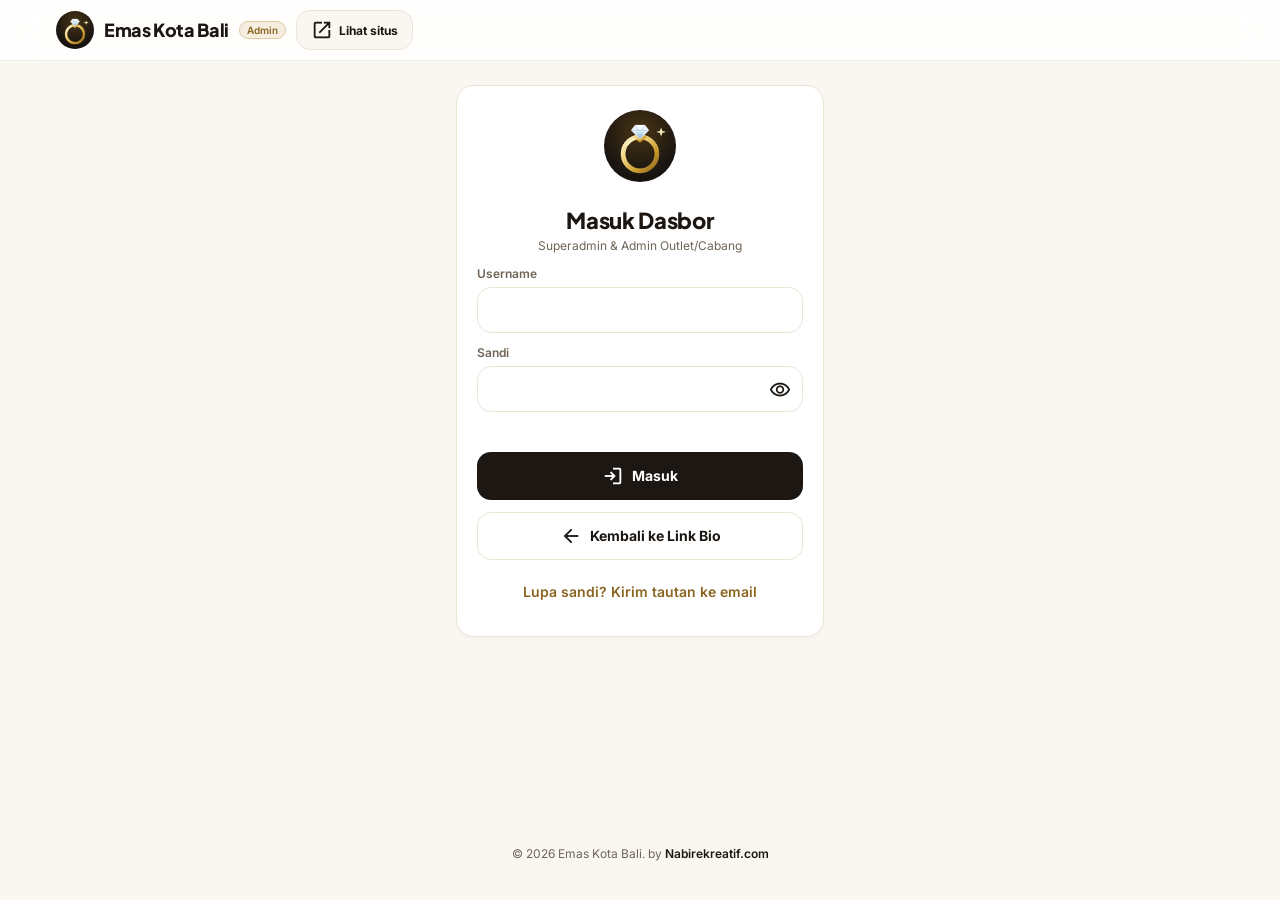
==== commit 36750abb: "Update Emas Kota Bali ke v4 - pembaruan admin, styling, dan optimasi core" ====
--- a/admin/index.html
+++ b/admin/index.html
@@ -16,7 +16,7 @@
   <link rel="preconnect" href="https://fonts.googleapis.com">
   <link rel="preconnect" href="https://fonts.gstatic.com" crossorigin>
   <link rel="stylesheet" href="https://fonts.googleapis.com/css2?family=Inter:wght@400;500;600;700&amp;family=Plus+Jakarta+Sans:wght@600;700;800&amp;display=swap">
-  <link rel="stylesheet" href="https://fonts.googleapis.com/css2?family=Material+Symbols+Outlined:opsz,wght,FILL,GRAD@20..24,400..500,0..1,0&amp;icon_names=account_balance,account_balance_wallet,account_circle,add,add_a_photo,add_photo_alternate,add_shopping_cart,apartment,api,apps,arrow_back,arrow_downward,arrow_forward,arrow_upward,auto_awesome,auto_awesome_mosaic,backup,badge,bakery_dining,battery_charging_full,block,bolt,border_style,bottom_navigation,branding_watermark,brush,build_circle,cable,calculate,call,campaign,card_membership,category,celebration,cell_tower,chat,check,check_circle,checkroom,chevron_left,chevron_right,child_care,cleaning_services,close,cloud_off,cloud_upload,collections,computer,confirmation_number,construction,contacts,content_copy,content_cut,content_paste,credit_card,currency_exchange,dark_mode,dashboard_customize,database,delete,delete_sweep,delivery_dining,design_services,diamond,directions_bike,directions_car,dns,domain,done_all,download,edit,emoji_events,error,event,event_available,event_seat,expand_more,face,favorite,fiber_new,fitness_center,flag,flare,flight,forum,gavel,gpp_maybe,grid_view,group,handshake,handyman,headphones,help,history,home,home_repair_service,hotel,hourglass_empty,hourglass_top,icecream,inbox,info,install_mobile,inventory,inventory_2,ios_share,key,label,language,light_mode,lightbulb,link,link_off,list,list_alt,local_cafe,local_fire_department,local_florist,local_laundry_service,local_mall,local_offer,local_shipping,location_off,location_on,lock,lock_clock,lock_open,lock_reset,login,logout,loyalty,lunch_dining,mail,manage_accounts,map,mark_chat_read,mark_email_read,medical_services,menu,menu_book,merge,monitoring,more_time,move_up,music_note,near_me,new_releases,notifications,notifications_off,open_in_new,paid,palette,payments,percent,person,person_add,person_off,person_search,pets,phone_android,phone_iphone,photo_camera,photo_library,play_arrow,print,public,published_with_changes,qr_code_2,qr_code_scanner,quiz,receipt_long,recycling,redeem,refresh,remove,replay,restart_alt,restaurant,restaurant_menu,rocket_launch,rule,save,savings,schedule,school,science,search,search_off,sell,send,sensors,settings,settings_backup_restore,shadow,share,shield,shield_person,shopping_bag,shopping_cart,shuffle,sim_card,smart_display,smartphone,spa,space_dashboard,sports_esports,star,stop,storefront,support_agent,swap_horiz,swap_horizontal_circle,sync,table_chart,table_view,tablet_mac,takeout_dining,text_fields,thumb_up,touch_app,trending_up,tune,two_wheeler,update,upload,upload_file,verified,verified_user,vertical_align_top,videocam,view_agenda,view_carousel,view_day,view_quilt,view_week,visibility,visibility_off,volume_up,volunteer_activism,warning,watch,web,widgets,wifi,workspace_premium&amp;display=block">
+  <link rel="stylesheet" href="https://fonts.googleapis.com/css2?family=Material+Symbols+Outlined:opsz,wght,FILL,GRAD@20..24,400..500,0..1,0&amp;icon_names=account_balance,account_balance_wallet,account_circle,add,add_a_photo,add_photo_alternate,add_shopping_cart,apartment,api,apps,arrow_back,arrow_downward,arrow_forward,arrow_upward,auto_awesome,auto_awesome_mosaic,backup,badge,bakery_dining,battery_charging_full,block,bolt,border_style,bottom_navigation,branding_watermark,brush,build_circle,cable,calculate,call,campaign,cancel,card_membership,category,celebration,cell_tower,chat,check,check_circle,checkroom,chevron_left,chevron_right,child_care,cleaning_services,close,cloud_off,cloud_upload,collections,computer,confirmation_number,construction,contacts,content_copy,content_cut,content_paste,credit_card,currency_exchange,dark_mode,dashboard_customize,database,delete,delete_sweep,delivery_dining,design_services,diamond,directions_bike,directions_car,dns,domain,done_all,download,edit,emoji_events,error,event,event_available,event_seat,expand_more,face,favorite,fiber_new,fitness_center,flag,flare,flight,forum,gavel,gpp_maybe,grid_view,group,handshake,handyman,headphones,help,history,home,home_repair_service,hotel,hourglass_empty,hourglass_top,icecream,image,inbox,info,install_mobile,inventory,inventory_2,ios_share,key,label,language,light_mode,lightbulb,link,link_off,list,list_alt,local_cafe,local_fire_department,local_florist,local_laundry_service,local_mall,local_offer,local_shipping,location_off,location_on,lock,lock_open,lock_reset,login,logout,loyalty,lunch_dining,mail,manage_accounts,map,mark_chat_read,mark_email_read,medical_services,menu,menu_book,merge,monitoring,more_time,move_up,music_note,near_me,new_releases,notifications,notifications_off,open_in_new,paid,palette,payments,percent,person,person_add,person_off,person_search,pets,phone_android,phone_iphone,photo_camera,photo_library,play_arrow,print,public,published_with_changes,qr_code_2,qr_code_scanner,quiz,receipt_long,recycling,redeem,refresh,remove,remove_shopping_cart,replay,restart_alt,restaurant,restaurant_menu,rocket_launch,rule,save,savings,schedule,school,science,search,search_off,sell,send,sensors,settings,settings_backup_restore,shadow,share,shield,shield_person,shopping_bag,shopping_cart,shuffle,sim_card,smart_display,smartphone,spa,space_dashboard,sports_esports,star,stop,storefront,support_agent,swap_horiz,swap_horizontal_circle,sync,table_chart,table_view,tablet_mac,takeout_dining,task_alt,text_fields,thumb_up,touch_app,trending_up,tune,two_wheeler,update,upload,upload_file,verified,verified_user,vertical_align_top,videocam,view_agenda,view_carousel,view_day,view_quilt,view_week,visibility,visibility_off,volume_up,volunteer_activism,wallpaper,warning,watch,web,widgets,wifi,workspace_premium&amp;display=block">
   <link rel="stylesheet" href="../css/style.css">
   <script>window.ACC_MODE = 'admin';</script>
   <script src="../js/config.js" defer></script>
--- a/css/style.css
+++ b/css/style.css
@@ -1554,3 +1554,97 @@
 .gf-seg button.on { border-color: #B8892B; background: var(--amber-soft); }
 @media (prefers-reduced-motion: reduce) { .gal.anim .gi, .gal-hero::after, .gal-pop { animation: none !important; } }
 .bid-price > b { transform-origin: left center; }
+/* v5 — kesehatan notifikasi */
+.nh-l { list-style: none; margin: 0; padding: 0; display: grid; gap: 2px; }
+.nh-l li { display: flex; align-items: center; gap: 10px; padding: 9px 0; border-bottom: 1px solid var(--line); }
+.nh-l li:last-child { border: 0; }
+.nh-l li > .mi { font-size: 22px; flex: none; }
+.nh-l li.ok > .mi { color: var(--ok); } .nh-l li.no > .mi { color: var(--danger); }
+.nh-l b { display: block; font: 600 13.5px var(--f-body); } .nh-l small { display: block; color: var(--ink-2); font-size: 12px; line-height: 17px; margin-top: 2px; }
+.nh-l .btn { flex: none; }
+.acts .btn-wa { white-space: nowrap; }
+/* v5 — kartu sesi Lelang Live di dasbor */
+.bs-list { display: grid; gap: 12px; }
+@media (min-width: 1100px) { .bs-list { grid-template-columns: 1fr 1fr; } }
+.bs-card { border: 1px solid var(--line); border-radius: var(--r-lg); background: var(--surface); padding: 14px; display: flex; flex-direction: column; gap: 12px; }
+.bs-card.st-berlangsung { border-color: #FCA5A5; box-shadow: 0 0 0 3px rgba(220, 38, 38, .08); }
+.bs-card.st-menunggu_bayar { border-color: var(--amber); box-shadow: 0 0 0 3px var(--amber-soft); }
+.bs-top { display: flex; gap: 12px; align-items: center; }
+.bs-th { width: 56px; height: 56px; flex: none; border-radius: 14px; background: var(--canvas) center/cover; }
+.bs-t { display: block; font: 700 15px/1.3 var(--f-head); }
+.bs-sub { display: flex; flex-wrap: wrap; gap: 6px; margin-top: 5px; }
+.bs-grid { display: grid; grid-template-columns: repeat(2, minmax(0, 1fr)); gap: 8px; }
+@media (min-width: 560px) { .bs-grid { grid-template-columns: repeat(4, minmax(0, 1fr)); } }
+.bs-grid > div { padding: 8px 10px; border-radius: 12px; background: var(--canvas); min-width: 0; }
+.bs-grid .full { grid-column: 1 / -1; }
+.bs-grid small { display: block; font-size: 11px; color: var(--ink-3); }
+.bs-grid b { display: block; font: 700 13.5px var(--f-head); font-variant-numeric: tabular-nums; overflow-wrap: anywhere; }
+.bs-win { display: flex; gap: 10px; align-items: flex-start; padding: 10px 12px; border-radius: 12px; background: var(--amber-soft); }
+.bs-win > .mi { color: #B8892B; font-size: 24px; }
+.bs-win small { display: block; font-size: 11px; color: var(--amber-ink); font-weight: 700; text-transform: uppercase; letter-spacing: .04em; }
+.bs-win b { display: block; font: 700 15px var(--f-head); }
+.bs-win span { display: block; font-size: 12.5px; color: var(--ink-2); }
+.st-hangus .bs-win { background: var(--danger-soft, #FEE2E2); } .st-hangus .bs-win > .mi { color: var(--danger); }
+.bs-next { display: flex; gap: 8px; align-items: flex-start; font-size: 12.5px; line-height: 18px; color: var(--ink-2); padding-top: 10px; border-top: 1px dashed var(--line); }
+.bs-next .mi { font-size: 18px; color: var(--amber-ink); flex: none; }
+.bs-acts { display: flex; flex-wrap: wrap; gap: 6px; }
+.bs-acts:empty { display: none; }
+
+/* ==========================================================================
+   v5 — rapikan: tanpa tombol "Kembali ke Link Bio", widget harga katalog,
+   poster halaman, banner Flash Sale ringkas, galeri & mode gelap
+   ========================================================================== */
+.page a.back[href="#/"] { display: none !important; }
+/* chip di kartu event: hanya anak langsung (ikon di dalamnya tidak ikut bergaya chip) */
+.ev-chips span .mi, .ev-chips .mi { display: none; }
+.ev-chips > span { padding: 4px 10px; }
+.ev-top .ev-hot { margin-left: auto; }
+/* widget harga emas di katalog */
+.kat-gold { display: block; margin-top: 14px; padding: 12px 14px; border-radius: var(--r-lg); color: #fff; background: radial-gradient(70% 120% at 100% 0%, rgba(255, 214, 140, .28), transparent 60%), linear-gradient(135deg, #2A1E0B, #5A3E12 60%, #B8892B); box-shadow: 0 10px 24px -12px rgba(60, 40, 10, .55); }
+.kgd-h { display: flex; align-items: center; justify-content: space-between; gap: 8px; }
+.kat-gold .gc-live { font-size: 12px; }
+.kgd-go { display: inline-flex; align-items: center; font: 600 12px var(--f-body); opacity: .9; } .kgd-go .mi { font-size: 18px; }
+.kgd-row { display: grid; grid-template-columns: repeat(auto-fit, minmax(128px, 1fr)); gap: 6px; margin-top: 10px; }
+.kgd-row > div { padding: 8px 10px; border-radius: 12px; background: rgba(255, 255, 255, .1); border: 1px solid rgba(255, 255, 255, .12); min-width: 0; }
+.kgd-row span { display: inline-block; padding: 1px 7px; border-radius: 6px; background: #FFE7B0; color: #4A3410; font: 800 10.5px var(--f-body); }
+.kgd-row b { display: block; margin-top: 4px; font: 800 14px var(--f-head); font-variant-numeric: tabular-nums; white-space: nowrap; overflow: hidden; text-overflow: ellipsis; }
+.kgd-row small { font-size: 10.5px; opacity: .7; }
+.kgd-f { display: flex; align-items: center; gap: 4px; margin-top: 8px; font-size: 11px; opacity: .75; } .kgd-f .mi { font-size: 14px; }
+/* poster halaman */
+.pg-slot { animation: evIn .4s both; }
+.pg-poster { display: block; margin: 4px 0 14px; border-radius: var(--r-lg); overflow: hidden; box-shadow: var(--sh-1); background: var(--canvas); }
+.pg-poster img { display: block; width: 100%; height: auto; max-height: 360px; object-fit: cover; }
+/* banner Flash Sale ringkas */
+.fs-mini { display: flex; align-items: center; gap: 10px; margin-top: 12px; padding: 10px 12px; border-radius: 16px; color: #fff; background: linear-gradient(120deg, #1C1712, #4A3410 60%, #A57A26); box-shadow: 0 8px 20px -12px rgba(0, 0, 0, .5); }
+.fsm-ic { width: 38px; height: 38px; flex: none; border-radius: 12px; background: #FACC15; color: #1C1712; display: flex; align-items: center; justify-content: center; } .fsm-ic .mi { font-size: 22px; }
+.fsm-t { flex: 1; min-width: 0; } .fsm-t b { display: block; font: 800 14px var(--f-head); } .fsm-t small { font-size: 11.5px; opacity: .8; }
+.fsm-cd small { display: block; font-size: 9.5px; opacity: .7; text-transform: uppercase; letter-spacing: .06em; margin-bottom: 2px; }
+.fs-mini .cdbox.sm > span { background: rgba(255, 255, 255, .14); color: #fff; } .fs-mini .cdbox.sm .dt b { color: #FFE7B0; }
+.fsm-go { width: 30px; height: 30px; flex: none; border-radius: 50%; background: #FACC15; color: #1C1712; display: flex; align-items: center; justify-content: center; } .fsm-go .mi { font-size: 18px; }
+@media (max-width: 380px) { .fsm-cd { display: none; } }
+/* galeri: semua galeri terlihat (tidak perlu digeser) */
+.gal-sw { display: grid; grid-template-columns: repeat(auto-fit, minmax(128px, 1fr)); gap: 6px; overflow: visible; padding: 5px; border-radius: 18px; flex-wrap: wrap; }
+.gal-sw a { display: flex; align-items: center; gap: 6px; justify-content: flex-start; min-width: 0; padding: 9px 10px; border-radius: 13px; white-space: normal; }
+.gal-sw a span { flex: 1; min-width: 0; overflow: hidden; text-overflow: ellipsis; white-space: nowrap; font-size: 13px; }
+.gal-sw a .mi { font-size: 18px; flex: none; }
+@media (min-width: 700px) { .gal-sw { display: inline-grid; grid-auto-flow: column; grid-template-columns: none; grid-auto-columns: minmax(130px, auto); } }
+/* tombol Filter & Tampilan: ikon selalu tampil, teks disembunyikan di HP */
+.gal-tb > .mi { display: inline-block !important; }
+@media (max-width: 480px) { .gal-tb > span:not(.mi) { display: none; } .gal-tb { width: 44px; justify-content: center; padding: 0; } .gal-tb > .mi + span + .mi { display: none; } .gal-tb b { position: absolute; top: -5px; right: -5px; } }
+/* mode gelap: teks filter aktif & pilihan tetap terbaca */
+.gal-act button { background: var(--amber-soft); color: var(--amber-ink); border: 1px solid var(--amber-line, rgba(184, 137, 43, .35)); }
+.gal-act .lnk { border: 0; background: none; }
+.gf-chips button.on { background: var(--amber-soft); border-color: #B8892B; color: var(--amber-ink); }
+html[data-theme=dark] .gal-act button, html[data-theme=dark] .gf-chips button.on, html[data-theme=dark] .gf-seg button.on, html[data-theme=dark] .gal-pop button.on { background: rgba(249, 181, 76, .16); color: #FFE7B0; border-color: rgba(249, 181, 76, .4); }
+html[data-theme=dark] .gal-tb { background: var(--surface); color: var(--ink); }
+html[data-theme=dark] .gal-tb.act { background: rgba(249, 181, 76, .16); }
+html[data-theme=dark] .gal-chips .pill.on { color: #FFE7B0; }
+html[data-theme=dark] .kat-gold, html[data-theme=dark] .fs-mini { box-shadow: none; border: 1px solid rgba(255, 231, 176, .12); }
+/* daftar poster di dasbor */
+.pst-list { display: grid; gap: 8px; }
+.pst { border: 1px solid var(--line); border-radius: 14px; background: var(--surface); }
+.pst summary { display: flex; align-items: center; gap: 10px; padding: 10px 12px; cursor: pointer; list-style: none; }
+.pst summary::-webkit-details-marker { display: none; }
+.pst-th { width: 54px; height: 36px; flex: none; border-radius: 8px; background: var(--canvas) center/cover; display: flex; align-items: center; justify-content: center; color: var(--ink-3); }
+.pst summary b { display: block; font: 600 14px var(--f-body); } .pst summary small { color: var(--ink-3); font-size: 12px; }
+.pst form { padding: 0 12px 12px; }
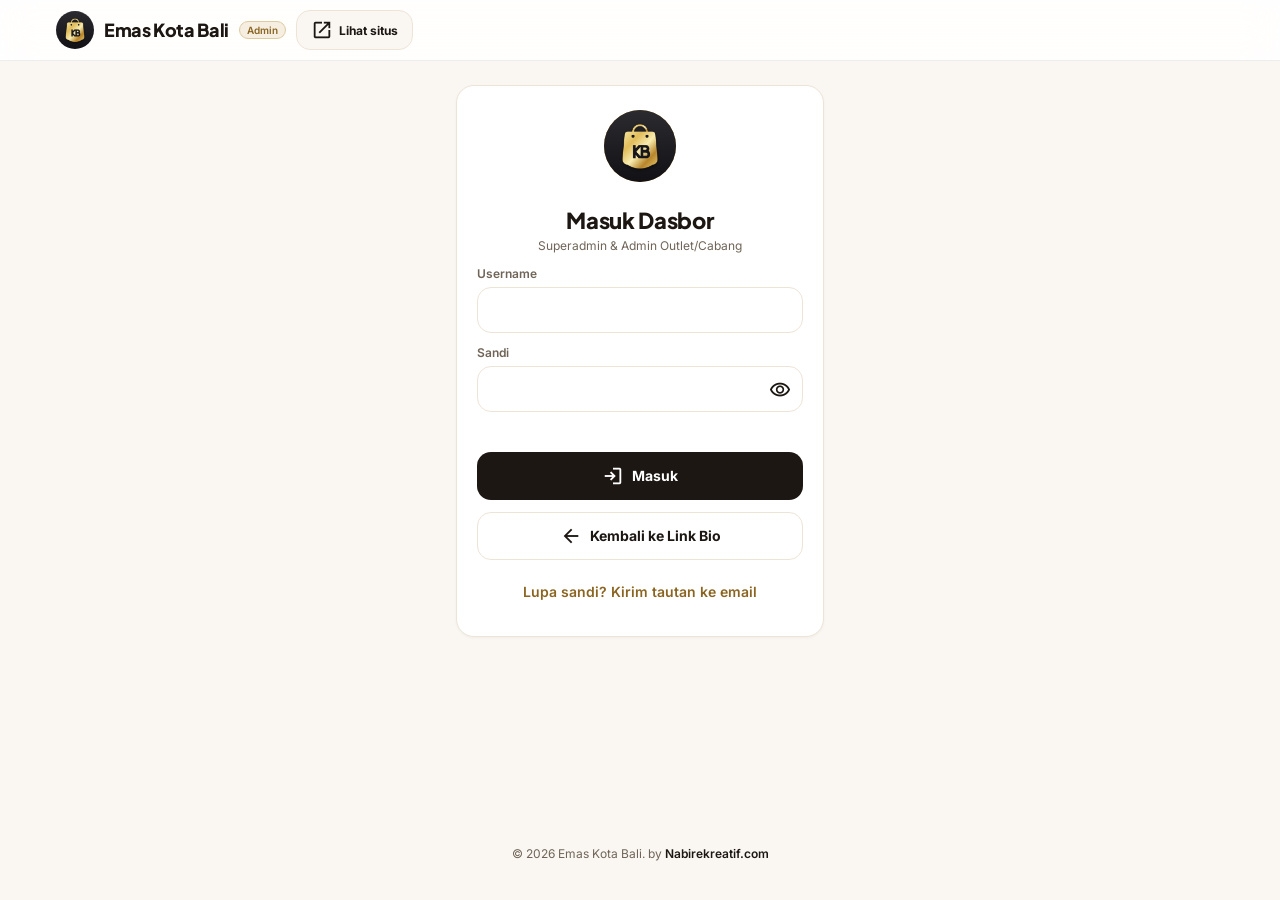
==== commit 69422c86: "Update Emas Kota Bali v7: Fitur Chat Pelanggan AI Gemini, Ukur Cincin, Unduh Tiket QR, dan Logo Baru" ====
--- a/admin/index.html
+++ b/admin/index.html
@@ -16,7 +16,7 @@
   <link rel="preconnect" href="https://fonts.googleapis.com">
   <link rel="preconnect" href="https://fonts.gstatic.com" crossorigin>
   <link rel="stylesheet" href="https://fonts.googleapis.com/css2?family=Inter:wght@400;500;600;700&amp;family=Plus+Jakarta+Sans:wght@600;700;800&amp;display=swap">
-  <link rel="stylesheet" href="https://fonts.googleapis.com/css2?family=Material+Symbols+Outlined:opsz,wght,FILL,GRAD@20..24,400..500,0..1,0&amp;icon_names=account_balance,account_balance_wallet,account_circle,add,add_a_photo,add_photo_alternate,add_shopping_cart,apartment,api,apps,arrow_back,arrow_downward,arrow_forward,arrow_upward,auto_awesome,auto_awesome_mosaic,backup,badge,bakery_dining,battery_charging_full,block,bolt,border_style,bottom_navigation,branding_watermark,brush,build_circle,cable,calculate,call,campaign,cancel,card_membership,category,celebration,cell_tower,chat,check,check_circle,checkroom,chevron_left,chevron_right,child_care,cleaning_services,close,cloud_off,cloud_upload,collections,computer,confirmation_number,construction,contacts,content_copy,content_cut,content_paste,credit_card,currency_exchange,dark_mode,dashboard_customize,database,delete,delete_sweep,delivery_dining,design_services,diamond,directions_bike,directions_car,dns,domain,done_all,download,edit,emoji_events,error,event,event_available,event_seat,expand_more,face,favorite,fiber_new,fitness_center,flag,flare,flight,forum,gavel,gpp_maybe,grid_view,group,handshake,handyman,headphones,help,history,home,home_repair_service,hotel,hourglass_empty,hourglass_top,icecream,image,inbox,info,install_mobile,inventory,inventory_2,ios_share,key,label,language,light_mode,lightbulb,link,link_off,list,list_alt,local_cafe,local_fire_department,local_florist,local_laundry_service,local_mall,local_offer,local_shipping,location_off,location_on,lock,lock_open,lock_reset,login,logout,loyalty,lunch_dining,mail,manage_accounts,map,mark_chat_read,mark_email_read,medical_services,menu,menu_book,merge,monitoring,more_time,move_up,music_note,near_me,new_releases,notifications,notifications_off,open_in_new,paid,palette,payments,percent,person,person_add,person_off,person_search,pets,phone_android,phone_iphone,photo_camera,photo_library,play_arrow,print,public,published_with_changes,qr_code_2,qr_code_scanner,quiz,receipt_long,recycling,redeem,refresh,remove,remove_shopping_cart,replay,restart_alt,restaurant,restaurant_menu,rocket_launch,rule,save,savings,schedule,school,science,search,search_off,sell,send,sensors,settings,settings_backup_restore,shadow,share,shield,shield_person,shopping_bag,shopping_cart,shuffle,sim_card,smart_display,smartphone,spa,space_dashboard,sports_esports,star,stop,storefront,support_agent,swap_horiz,swap_horizontal_circle,sync,table_chart,table_view,tablet_mac,takeout_dining,task_alt,text_fields,thumb_up,touch_app,trending_up,tune,two_wheeler,update,upload,upload_file,verified,verified_user,vertical_align_top,videocam,view_agenda,view_carousel,view_day,view_quilt,view_week,visibility,visibility_off,volume_up,volunteer_activism,wallpaper,warning,watch,web,widgets,wifi,workspace_premium&amp;display=block">
+  <link rel="stylesheet" href="https://fonts.googleapis.com/css2?family=Material+Symbols+Outlined:opsz,wght,FILL,GRAD@20..24,400..500,0..1,0&amp;icon_names=account_balance,account_balance_wallet,account_circle,add,add_a_photo,add_photo_alternate,add_shopping_cart,admin,apartment,api,apps,arrow_back,arrow_downward,arrow_forward,arrow_upward,auto_awesome,auto_awesome_mosaic,backup,badge,bakery_dining,battery_charging_full,bid,block,bolt,border_style,bottom_navigation,branding_watermark,brush,build_circle,cable,calculate,call,campaign,cancel,card_membership,category,celebration,cell_tower,chat,chat_bubble_outline,check,check_circle,checkroom,chevron_left,chevron_right,child_care,cleaning_services,close,cloud_off,cloud_upload,collections,computer,confirmation_number,construction,contacts,content_copy,content_cut,content_paste,credit_card,currency_exchange,dark_mode,dashboard_customize,database,delete,delete_sweep,delivery_dining,design_services,diamond,directions_bike,directions_car,dns,domain,done_all,download,edit,emoji_events,error,event,event_available,event_seat,expand_more,face,favorite,fiber_new,fitness_center,flag,flare,flight,forum,gavel,gesture,gpp_maybe,grid_view,group,handshake,handyman,headphones,help,history,home,home_repair_service,hotel,hourglass_empty,hourglass_top,icecream,image,inbox,info,install_mobile,inventory,inventory_2,ios_share,key,label,language,light_mode,lightbulb,link,link_off,list,list_alt,local_cafe,local_fire_department,local_florist,local_laundry_service,local_mall,local_offer,local_shipping,location_off,location_on,lock,lock_open,lock_reset,login,logout,loyalty,lunch_dining,mahkota,mail,manage_accounts,map,mark_chat_read,mark_email_read,medical_services,menu,menu_book,merge,monitoring,more_time,move_up,music_note,near_me,new_releases,notifications,notifications_off,open_in_new,paid,palette,payments,percent,person,person_add,person_off,person_search,pets,phone_android,phone_iphone,photo_camera,photo_library,play_arrow,print,public,published_with_changes,qr_code_2,qr_code_scanner,quiz,radio_button_unchecked,receipt_long,recycling,redeem,refresh,remove,remove_shopping_cart,replay,restart_alt,restaurant,restaurant_menu,rocket_launch,rule,save,savings,schedule,school,science,search,search_off,sell,send,sensors,settings,settings_backup_restore,shadow,share,shield,shield_person,shopping_bag,shopping_cart,shuffle,sim_card,smart_display,smart_toy,smartphone,spa,space_dashboard,sports_esports,star,stop,storefront,straighten,support_agent,swap_horiz,swap_horizontal_circle,sync,table_chart,table_view,tablet_mac,takeout_dining,task_alt,text_fields,thumb_up,tips_and_updates,touch_app,trending_up,tune,two_wheeler,update,upload,upload_file,verified,verified_user,vertical_align_top,videocam,view_agenda,view_carousel,view_day,view_quilt,view_week,visibility,visibility_off,volume_up,volunteer_activism,wallpaper,warning,watch,web,widgets,wifi,workspace_premium&amp;display=block">
   <link rel="stylesheet" href="../css/style.css">
   <script>window.ACC_MODE = 'admin';</script>
   <script src="../js/config.js" defer></script>
--- a/css/style.css
+++ b/css/style.css
@@ -1648,3 +1648,102 @@
 .pst-th { width: 54px; height: 36px; flex: none; border-radius: 8px; background: var(--canvas) center/cover; display: flex; align-items: center; justify-content: center; color: var(--ink-3); }
 .pst summary b { display: block; font: 600 14px var(--f-body); } .pst summary small { color: var(--ink-3); font-size: 12px; }
 .pst form { padding: 0 12px 12px; }
+
+/* ==========================================================================
+   v6 — Chat pelanggan
+   ========================================================================== */
+.chat-w { position: fixed; right: 14px; bottom: calc(var(--nav-h) + var(--nk-h) + var(--safe-b) + 14px); z-index: 60; }
+body.has-sticky .chat-w { bottom: calc(var(--nk-h) + var(--safe-b) + 84px); }
+@media (min-width: 900px) { .chat-w { bottom: calc(var(--nk-h) + 22px); right: 22px; } }
+.chat-fab { position: relative; width: 56px; height: 56px; border-radius: 50%; border: 0; color: #1C1712; background: linear-gradient(135deg, #F0D98C, #B8892B); box-shadow: 0 10px 26px -8px rgba(120, 80, 10, .6); display: flex; align-items: center; justify-content: center; transition: transform .2s; animation: fabIn .5s cubic-bezier(.2, 1.4, .4, 1) both; }
+.chat-fab .mi { font-size: 27px; } .chat-fab:active { transform: scale(.94); }
+.chat-w.open .chat-fab { transform: scale(.9); opacity: .85; }
+@keyframes fabIn { from { transform: scale(0); } }
+.cf-n { position: absolute; top: -2px; right: -2px; min-width: 20px; height: 20px; padding: 0 5px; border-radius: 10px; background: var(--danger); color: #fff; font: 700 11px/20px var(--f-body); text-align: center; box-shadow: 0 0 0 2px var(--surface); }
+.chat-p { position: fixed; right: 14px; bottom: calc(var(--nav-h) + var(--nk-h) + var(--safe-b) + 80px); width: min(380px, calc(100vw - 28px)); height: min(560px, calc(100vh - 190px)); display: flex; flex-direction: column; border-radius: 22px; overflow: hidden; background: var(--surface); border: 1px solid var(--line); box-shadow: 0 24px 60px -18px rgba(0, 0, 0, .45); animation: popIn .22s cubic-bezier(.2, .9, .3, 1.15); transform-origin: bottom right; }
+.chat-p[hidden] { display: none; }
+@media (min-width: 900px) { .chat-p { right: 22px; bottom: calc(var(--nk-h) + 90px); } }
+@media (max-width: 560px) { .chat-p { right: 8px; left: 8px; width: auto; height: calc(100vh - var(--nav-h) - var(--nk-h) - 150px); } }
+.chat-p header { display: flex; align-items: center; gap: 10px; padding: 12px 12px 12px 14px; color: #fff; background: linear-gradient(120deg, #1C1712, #4A3410 60%, #A57A26); }
+.ch-av { width: 38px; height: 38px; border-radius: 50%; background: #F0D98C; color: #1C1712; display: flex; align-items: center; justify-content: center; flex: none; } .ch-av .mi { font-size: 22px; }
+.chat-p header b { display: block; font: 700 14.5px var(--f-head); } .chat-p header small { font-size: 11.5px; opacity: .8; }
+.chat-p header .icon-btn { color: #fff; background: rgba(255, 255, 255, .12); }
+.ch-body { flex: 1; overflow-y: auto; padding: 14px 12px; display: flex; flex-direction: column; gap: 8px; background: var(--canvas); overscroll-behavior: contain; }
+.cm { display: flex; flex-direction: column; max-width: 86%; animation: evIn .25s both; }
+.cm small { font-size: 10.5px; color: var(--ink-3); margin: 0 0 3px 4px; }
+.cm.me { align-self: flex-end; align-items: flex-end; }
+.cb { padding: 9px 12px; border-radius: 16px 16px 16px 5px; background: var(--surface); border: 1px solid var(--line); font-size: 13.5px; line-height: 19px; overflow-wrap: anywhere; }
+.cm.me .cb { border-radius: 16px 16px 5px 16px; background: linear-gradient(135deg, #F0D98C, #D6B65B); border-color: transparent; color: #1C1712; }
+.cm.admin .cb { border-color: #86EFAC; background: #F0FDF4; }
+html[data-theme=dark] .cm.admin .cb { background: #10291A; border-color: #1F5F35; }
+.cb a { color: var(--amber-ink); font-weight: 700; text-decoration: underline; }
+.cpr { display: grid; gap: 6px; margin-top: 8px; }
+.cpr a { display: grid; grid-template-columns: 42px 1fr; grid-template-rows: auto auto; column-gap: 8px; align-items: center; padding: 6px; border-radius: 12px; background: var(--canvas); text-decoration: none !important; color: var(--ink) !important; }
+.cpr span { grid-row: 1 / 3; width: 42px; height: 42px; border-radius: 10px; background: var(--line) center/cover; }
+.cpr b { font: 600 12.5px var(--f-body); overflow: hidden; text-overflow: ellipsis; white-space: nowrap; } .cpr em { font-style: normal; font-size: 12px; color: var(--amber-ink); font-weight: 700; }
+.typing { display: flex; gap: 4px; padding: 12px 14px; } .typing i { width: 7px; height: 7px; border-radius: 50%; background: var(--ink-3); animation: tdot 1s infinite; } .typing i:nth-child(2) { animation-delay: .15s; } .typing i:nth-child(3) { animation-delay: .3s; }
+@keyframes tdot { 0%, 60%, 100% { transform: none; opacity: .4; } 30% { transform: translateY(-4px); opacity: 1; } }
+.ch-chips { display: flex; gap: 6px; padding: 8px 10px; overflow-x: auto; scrollbar-width: none; background: var(--surface); border-top: 1px solid var(--line); }
+.ch-chips:empty { display: none; } .ch-chips::-webkit-scrollbar { display: none; }
+.ch-chips button { flex: none; height: 32px; padding: 0 12px; border-radius: var(--pill); border: 1px solid var(--line); background: var(--surface); font: 600 12px var(--f-body); color: var(--ink); display: inline-flex; align-items: center; gap: 4px; }
+.ch-chips .to-adm { border-color: #B8892B; color: var(--amber-ink); background: var(--amber-soft); } .ch-chips .mi { font-size: 16px; }
+.ch-in { display: flex; gap: 8px; padding: 10px; background: var(--surface); border-top: 1px solid var(--line); }
+.ch-in input { flex: 1; min-width: 0; height: 44px; padding: 0 14px; border-radius: 22px; border: 1px solid var(--line); background: var(--canvas); color: var(--ink); font: 14px var(--f-body); }
+.ch-send { width: 44px; height: 44px; border-radius: 50%; border: 0; background: #B8892B; color: #fff; display: flex; align-items: center; justify-content: center; flex: none; } .ch-send .mi { font-size: 20px; }
+.ch-adm { display: grid; gap: 6px; padding: 12px; border-radius: 14px; border: 1px dashed #B8892B; background: var(--surface); }
+.ch-adm b { display: flex; align-items: center; gap: 6px; font: 700 13.5px var(--f-head); } .ch-adm small { color: var(--ink-3); font-size: 11.5px; }
+.ch-adm input { height: 40px; padding: 0 12px; border-radius: 10px; border: 1px solid var(--line); background: var(--canvas); color: var(--ink); font: 13.5px var(--f-body); }
+@media (prefers-reduced-motion: reduce) { .chat-fab, .chat-p, .cm, .typing i { animation: none !important; } }
+.adm-chat .ac-info { display: flex; flex-wrap: wrap; align-items: center; gap: 6px; font-size: 13px; margin-bottom: 10px; }
+.adm-chat .ac-body { height: min(52vh, 460px); overflow-y: auto; padding: 12px; border-radius: 14px; background: var(--canvas); display: flex; flex-direction: column; gap: 8px; }
+.adm-chat .cm { max-width: 88%; }
+.ac-in { display: flex; gap: 8px; margin-top: 10px; align-items: flex-end; }
+.ac-in textarea { flex: 1; min-width: 0; border-radius: 14px; border: 1px solid var(--line); padding: 10px 12px; font: 14px var(--f-body); background: var(--surface); color: var(--ink); resize: none; }
+
+/* v6 — halaman Ukur Cincin */
+.ring-tip { display: flex; align-items: center; gap: 10px; padding: 12px 14px; border-radius: var(--r-lg); background: var(--amber-soft); color: var(--ink); border: 1px solid rgba(184, 137, 43, .3); }
+.ring-tip > .mi:first-child { color: var(--amber-ink); font-size: 24px; } .ring-tip b { display: block; font: 700 14px var(--f-head); } .ring-tip small { color: var(--ink-2); font-size: 12px; }
+.ring-pg { max-width: 1100px; }
+.ring-hero { margin-top: 8px; padding: 26px 20px; border-radius: var(--r-xl); text-align: center; color: #fff; background: radial-gradient(70% 90% at 50% -10%, rgba(240, 217, 140, .35), transparent 60%), linear-gradient(150deg, #1C1712, #3A2A10 60%, #8A6420); }
+.ring-hero h1 { font: 800 clamp(24px, 6vw, 38px)/1.15 var(--f-head); margin: 10px 0 6px; } .ring-hero h1 span { color: #F0D98C; }
+.ring-hero p { margin: 0 auto; max-width: 520px; opacity: .85; font-size: 13.5px; }
+.rh-pills { display: flex; justify-content: center; flex-wrap: wrap; gap: 6px; margin-top: 14px; }
+.rh-pills span { display: inline-flex; align-items: center; gap: 3px; padding: 5px 10px; border-radius: var(--pill); border: 1px solid rgba(255, 255, 255, .2); font: 600 11.5px var(--f-body); } .rh-pills .mi { font-size: 15px; color: #F0D98C; }
+.ring-grid { display: grid; gap: 12px; margin-top: 14px; }
+@media (min-width: 900px) { .ring-grid { grid-template-columns: minmax(0, 1.3fr) minmax(300px, .7fr); align-items: start; } }
+.rg-h { display: flex; justify-content: space-between; align-items: flex-start; gap: 10px; margin-bottom: 14px; }
+.rg-h h2, .rg-st { font: 800 19px var(--f-head); margin: 0; } .rg-h p { margin: 3px 0 0; }
+.rg-step { flex: none; padding: 4px 10px; border-radius: var(--pill); background: var(--amber-soft); color: var(--amber-ink); font: 700 11px var(--f-body); }
+.rg-tabs { display: grid; grid-template-columns: repeat(3, 1fr); gap: 6px; margin-bottom: 16px; }
+.rg-tabs button { display: flex; flex-direction: column; align-items: center; gap: 4px; padding: 10px 4px; border-radius: 14px; border: 1.5px solid var(--line); background: var(--surface); font: 600 12px var(--f-body); color: var(--ink-2); }
+.rg-tabs button .mi { font-size: 22px; } .rg-tabs button.on { border-color: #B8892B; background: var(--amber-soft); color: var(--ink); } .rg-tabs button.on .mi { color: var(--amber-ink); }
+.rg-lbl { display: block; font: 700 14px var(--f-head); margin-bottom: 2px; }
+.rg-in { display: flex; gap: 8px; margin-top: 8px; } .rg-in input { flex: 1; min-width: 0; height: 50px; padding: 0 14px; border-radius: 14px; border: 1px solid var(--line); background: var(--surface); color: var(--ink); font: 700 18px var(--f-head); }
+.rg-in span { display: flex; align-items: center; padding: 0 16px; border-radius: 14px; background: var(--amber-soft); color: var(--amber-ink); font-weight: 700; }
+.rg-cal { padding: 12px; border-radius: 14px; border: 1px solid var(--line); background: var(--canvas); overflow: hidden; }
+.rg-card { height: 54px; max-width: 100%; margin: 4px auto 10px; border: 2px dashed #B8892B; border-radius: 8px; display: flex; align-items: center; justify-content: center; color: var(--amber-ink); font: 600 11px var(--f-body); text-align: center; background: repeating-linear-gradient(90deg, transparent 0 9px, rgba(184, 137, 43, .08) 9px 10px); }
+.rg-sl { display: flex; align-items: center; gap: 10px; } .rg-sl input { flex: 1; accent-color: #B8892B; } .rg-sl output { min-width: 64px; text-align: right; font: 700 13px var(--f-head); color: var(--amber-ink); }
+.rg-stage { display: flex; align-items: center; justify-content: center; min-height: 160px; margin: 8px 0; border-radius: 14px; background: #14110C; }
+.rg-ring { border-radius: 50%; border: 3px solid #F0D98C; box-shadow: 0 0 22px rgba(240, 217, 140, .25), inset 0 0 12px rgba(240, 217, 140, .15); max-width: 96%; }
+.rg-res { margin-top: 16px; padding: 16px; border-radius: 18px; background: linear-gradient(135deg, #FFF8EC, #FFEBC9); border: 1px solid rgba(184, 137, 43, .35); animation: evIn .35s both; }
+html[data-theme=dark] .rg-res { background: #2A2116; border-color: #5A4420; }
+.rr-top { display: flex; justify-content: space-between; align-items: flex-start; gap: 10px; }
+.rr-top small { font: 700 11px var(--f-body); text-transform: uppercase; letter-spacing: .06em; color: var(--amber-ink); }
+.rr-big { display: block; font: 800 40px/1.1 var(--f-head); color: #5B1414; } html[data-theme=dark] .rr-big { color: #FFE7B0; }
+.rr-us { font: 600 13px var(--f-body); color: var(--ink-2); }
+.rr-grid { display: grid; grid-template-columns: 1fr 1fr; gap: 8px; margin: 12px 0 8px; } .rr-grid > div { padding: 10px; border-radius: 12px; background: rgba(255, 255, 255, .6); } html[data-theme=dark] .rr-grid > div { background: rgba(0, 0, 0, .2); }
+.rr-grid small { display: block; font-size: 11px; color: var(--ink-3); } .rr-grid b { font: 800 16px var(--f-head); }
+.rg-table { overflow: auto; max-height: 360px; border: 1px solid var(--line); border-radius: 14px; }
+.rg-table table { width: 100%; border-collapse: collapse; font-size: 13px; min-width: 320px; }
+.rg-table th { position: sticky; top: 0; background: #2A1E0B; color: #F0D98C; text-align: left; padding: 10px 12px; font: 700 12px var(--f-body); }
+.rg-table td { padding: 9px 12px; border-top: 1px solid var(--line); font-variant-numeric: tabular-nums; }
+.rg-table tr.hl td { background: var(--amber-soft); color: var(--amber-ink); font-weight: 800; }
+.rg-steps { list-style: none; padding: 0; margin: 12px 0 0; display: grid; gap: 12px; }
+.rg-steps li { display: flex; gap: 12px; } .rg-steps li > span { width: 42px; height: 42px; flex: none; border-radius: 13px; background: var(--amber-soft); color: var(--amber-ink); display: flex; align-items: center; justify-content: center; }
+.rg-steps b { font: 700 13.5px var(--f-head); } .rg-steps p { margin: 2px 0 0; font-size: 12.5px; color: var(--ink-2); }
+.rg-faq details { border-bottom: 1px solid var(--line); padding: 11px 0; } .rg-faq details:last-child { border: 0; }
+.rg-faq summary { cursor: pointer; font: 600 13.5px var(--f-body); } .rg-faq details p { margin: 6px 0 0; font-size: 12.5px; color: var(--ink-2); }
+.rg-cta { display: flex; align-items: center; justify-content: space-between; gap: 12px; padding: 16px; border-radius: var(--r-lg); color: #fff; background: linear-gradient(120deg, #1C1712, #4A3410 60%, #A57A26); }
+.rg-cta h3 { font: 800 16px var(--f-head); margin: 0 0 2px; } .rg-cta p { margin: 0; font-size: 12px; opacity: .8; } .rg-cta .btn { flex: none; }
+@media (max-width: 420px) { .rg-cta { flex-direction: column; align-items: stretch; } }
+.chat-p > header, .ch-chips, .ch-in { flex: 0 0 auto; } .chat-p > .ch-body { flex: 1 1 auto; min-height: 0; }
